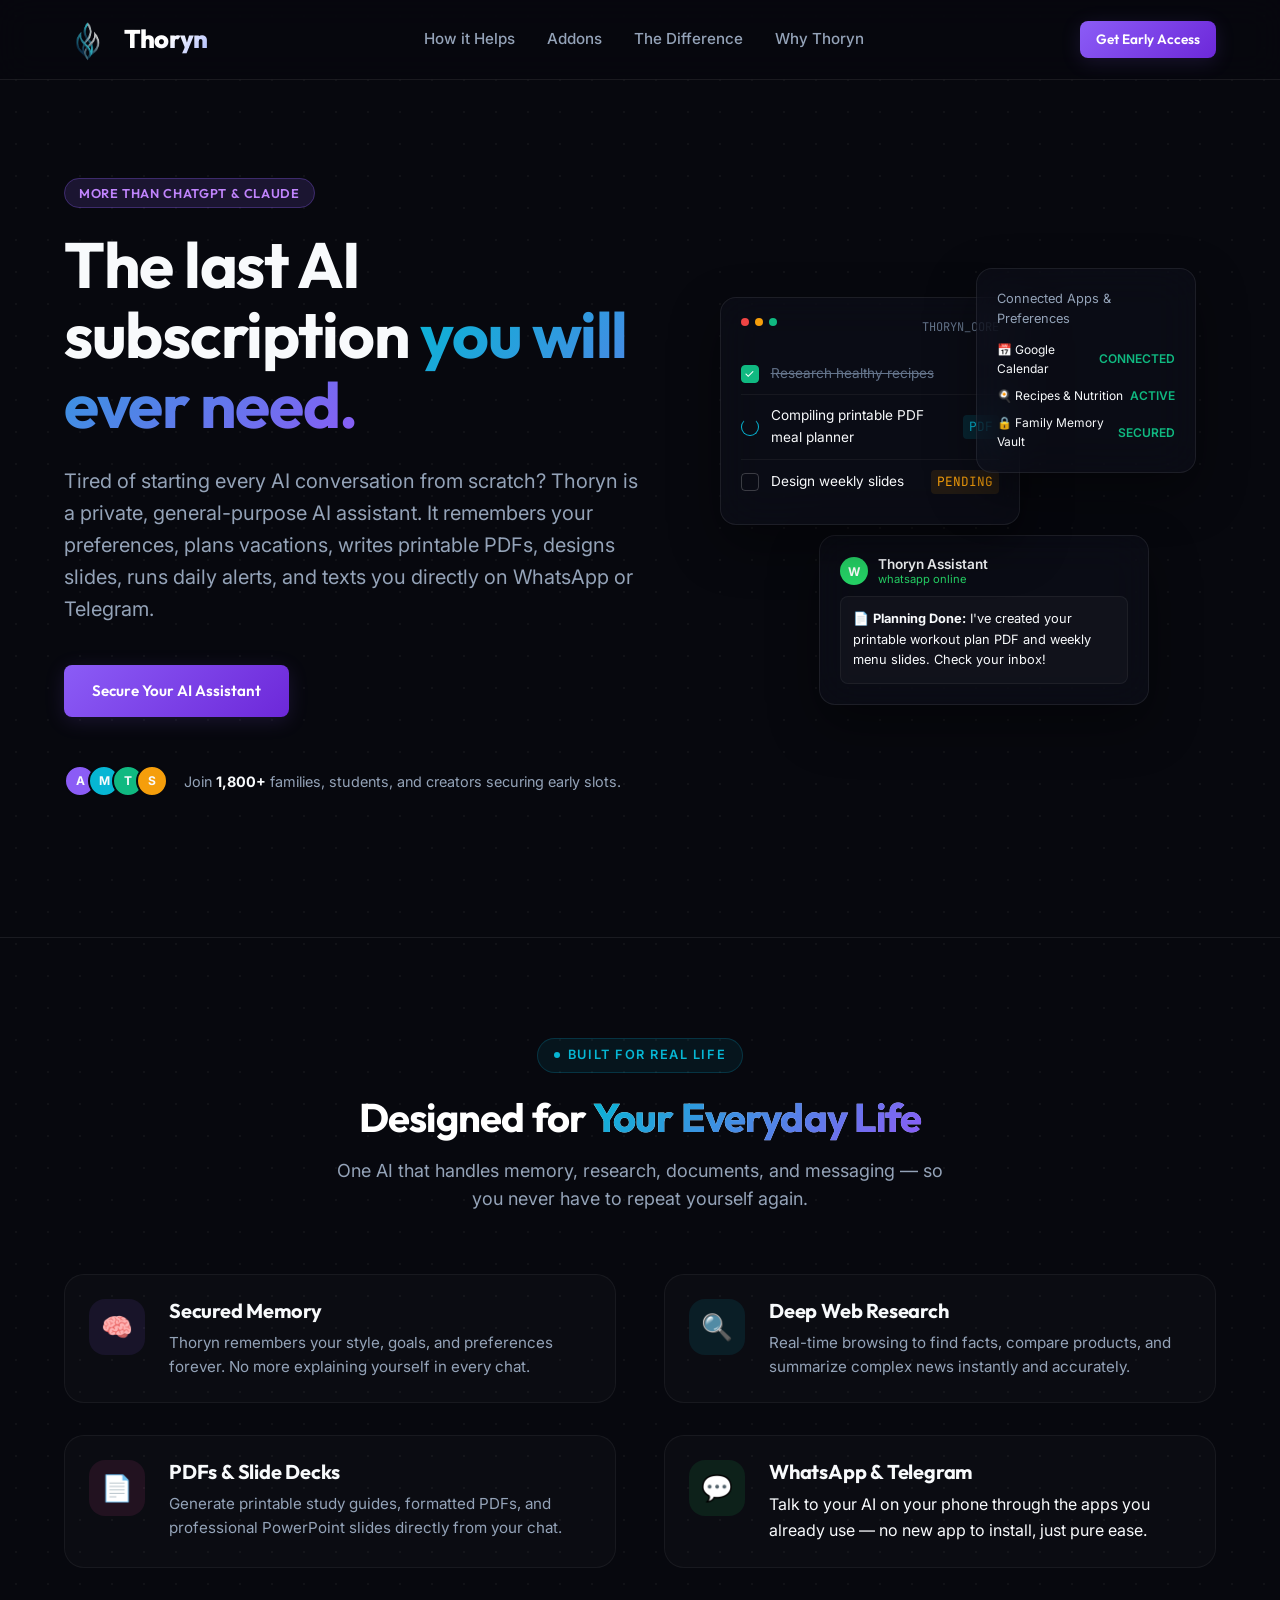
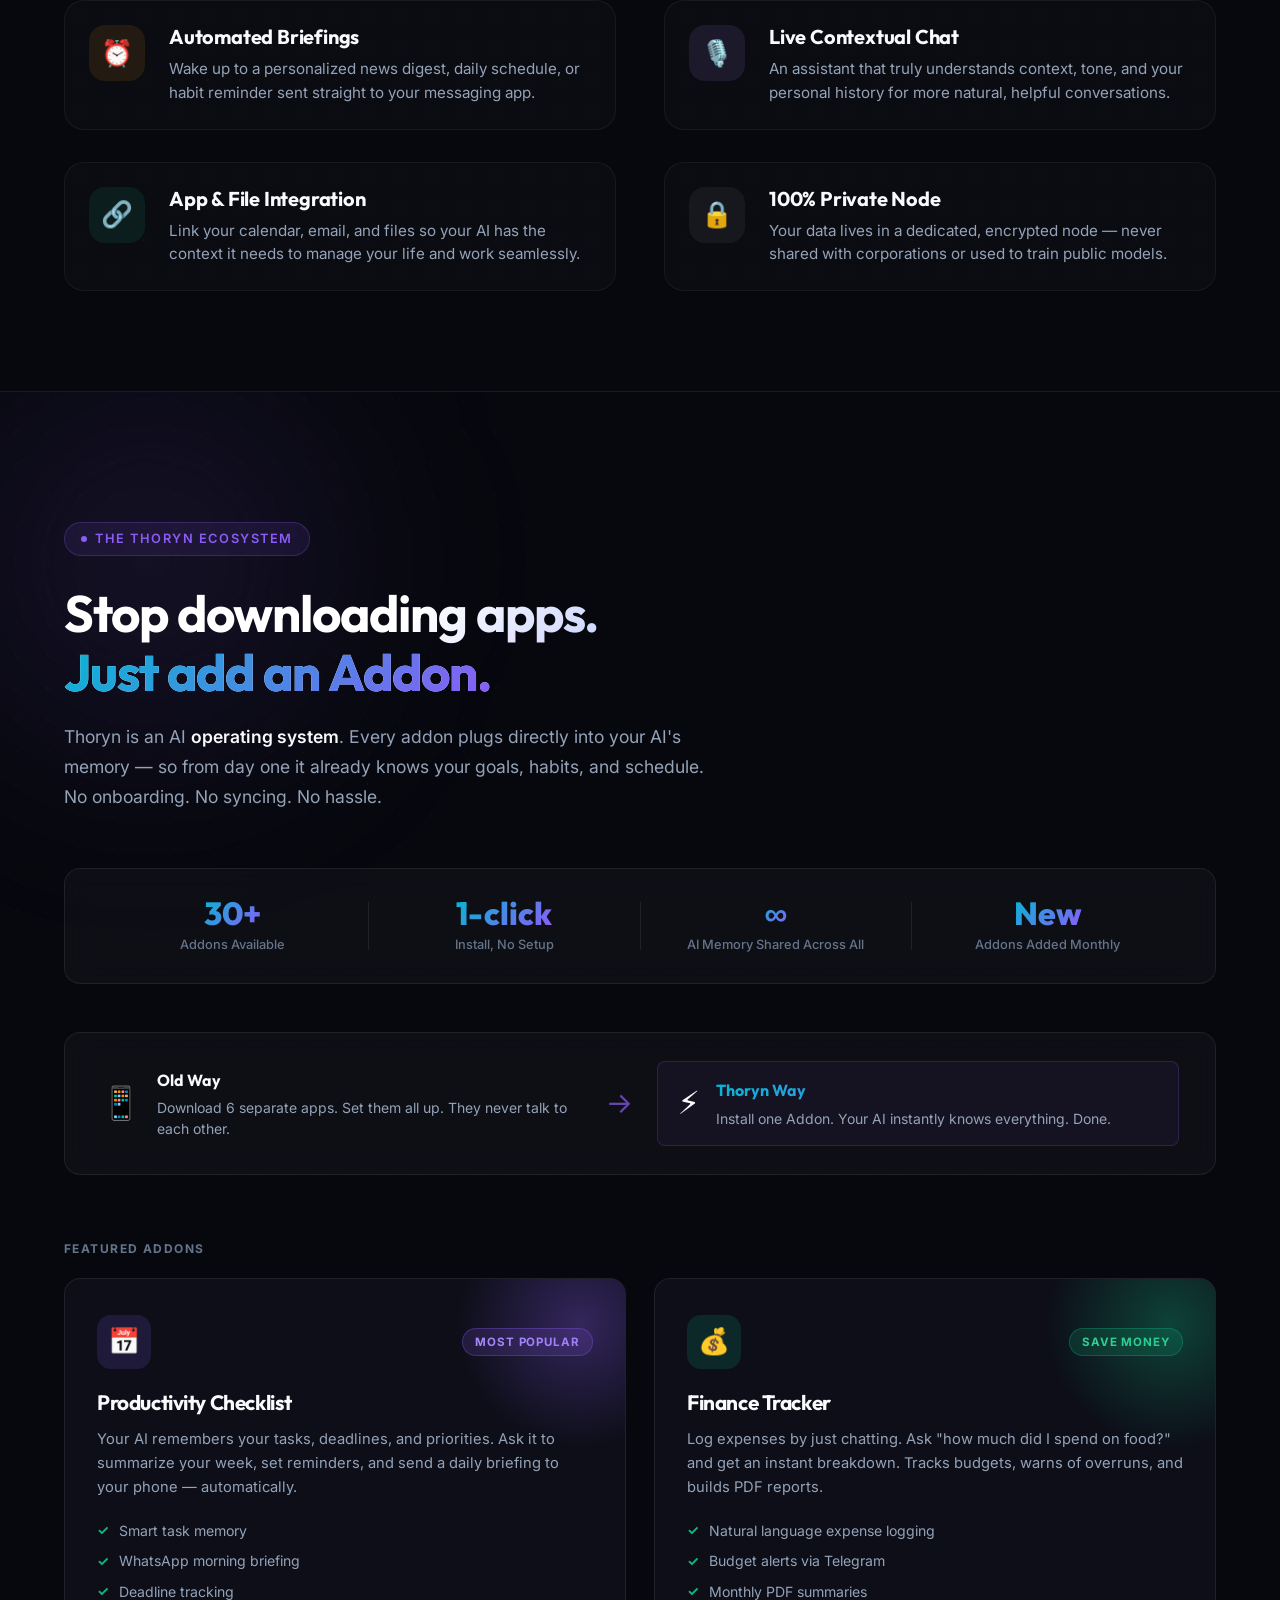
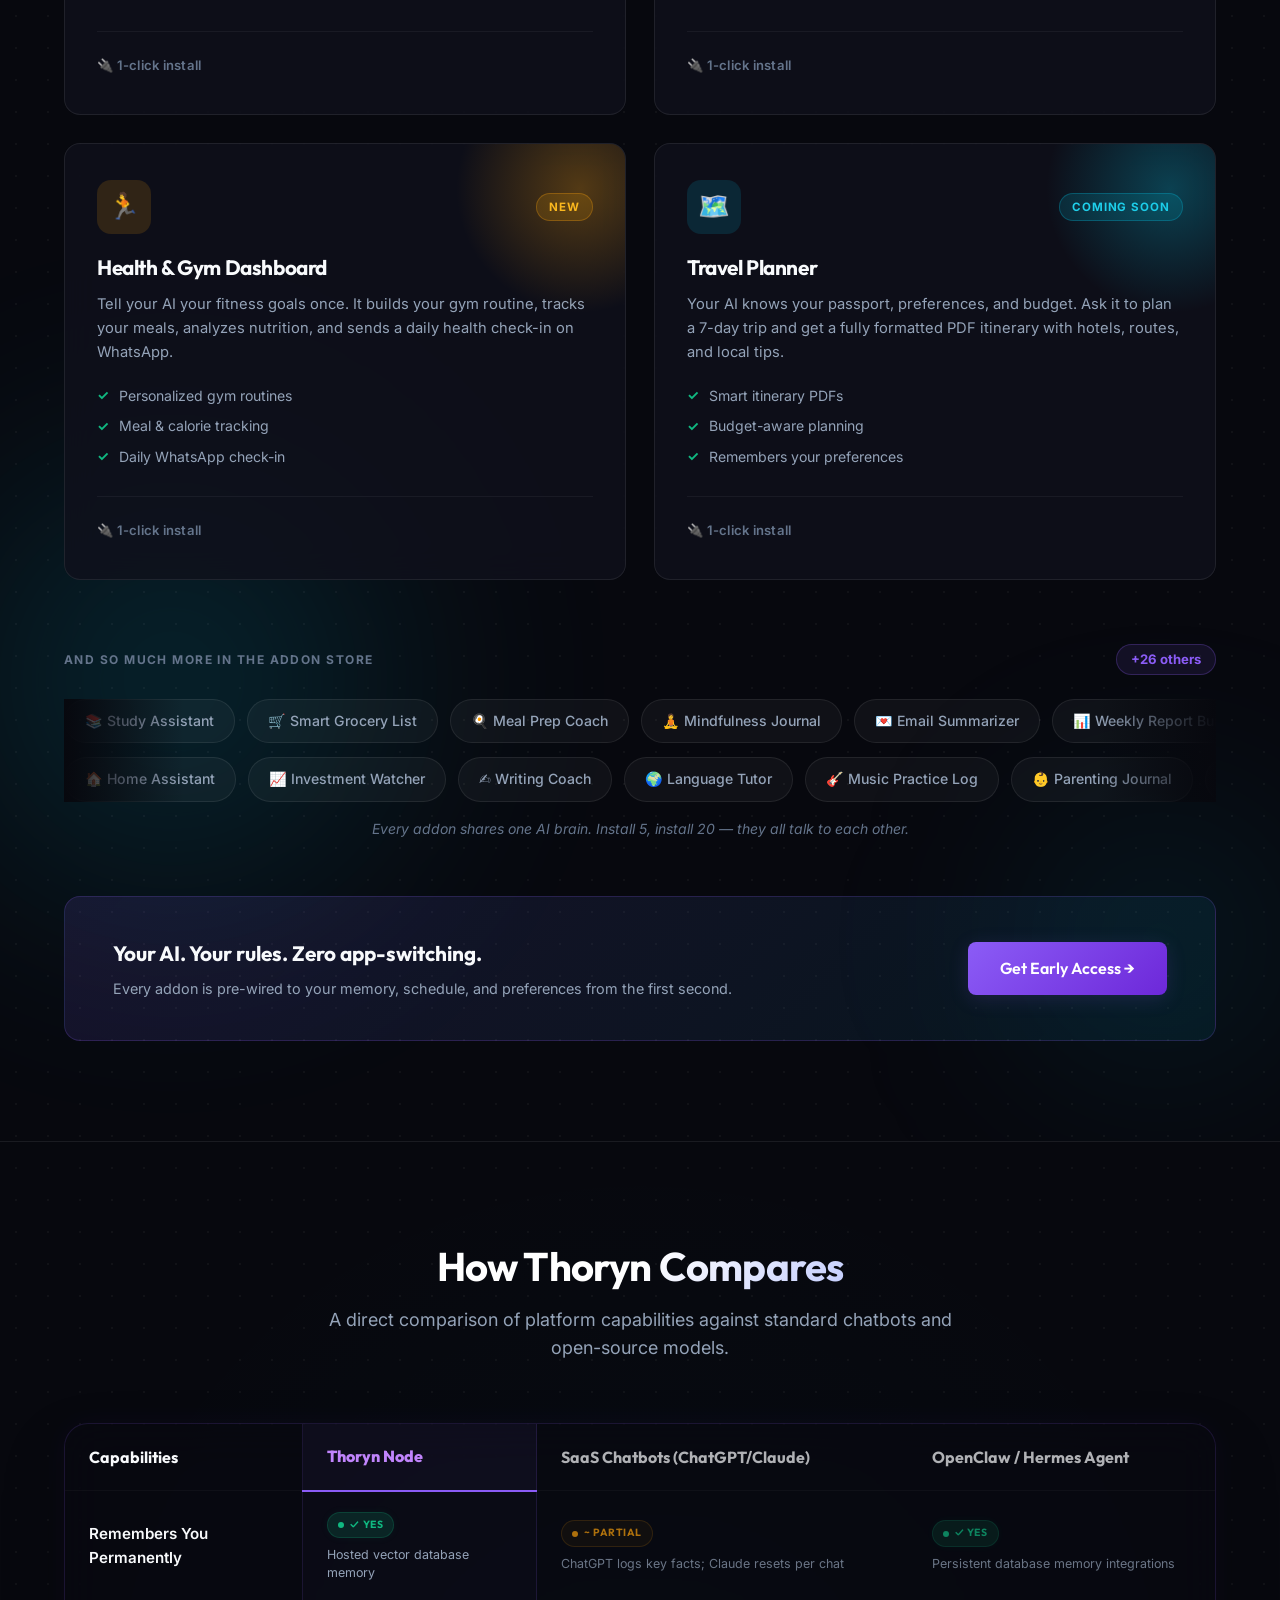
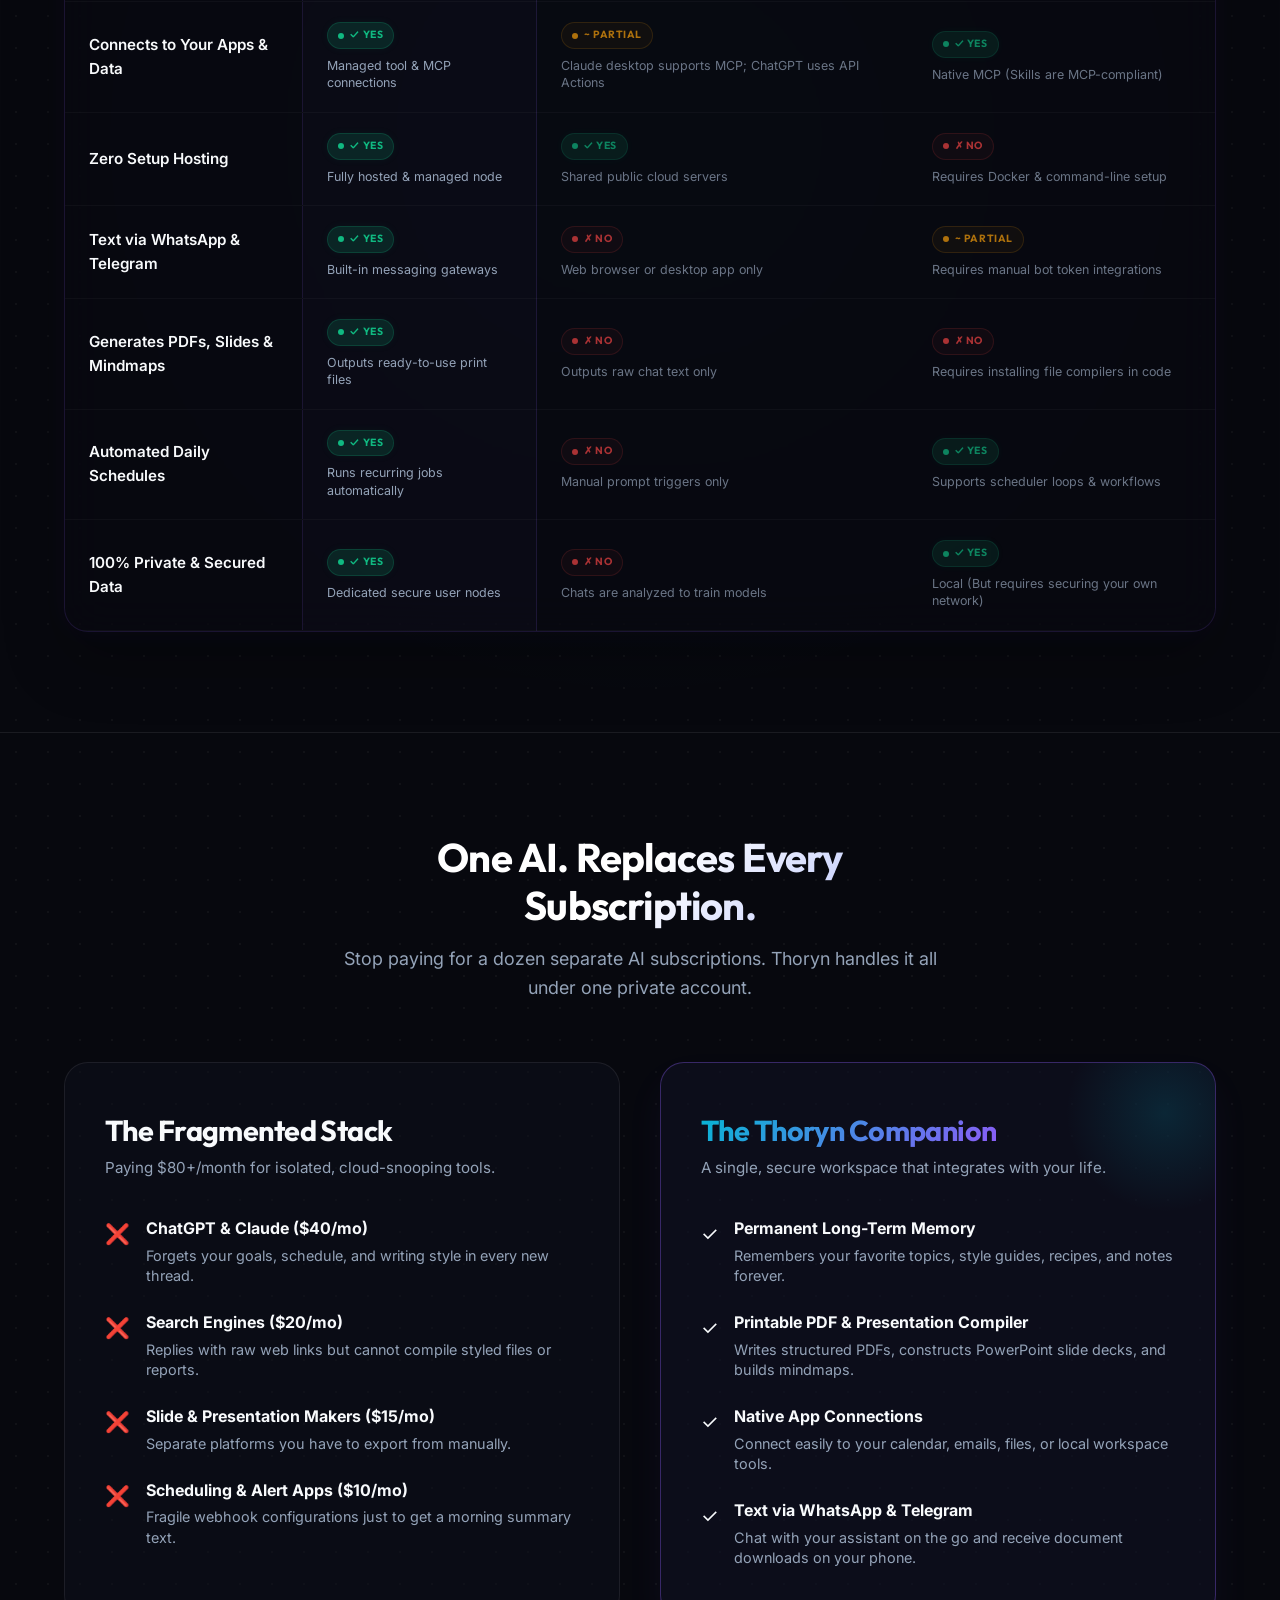
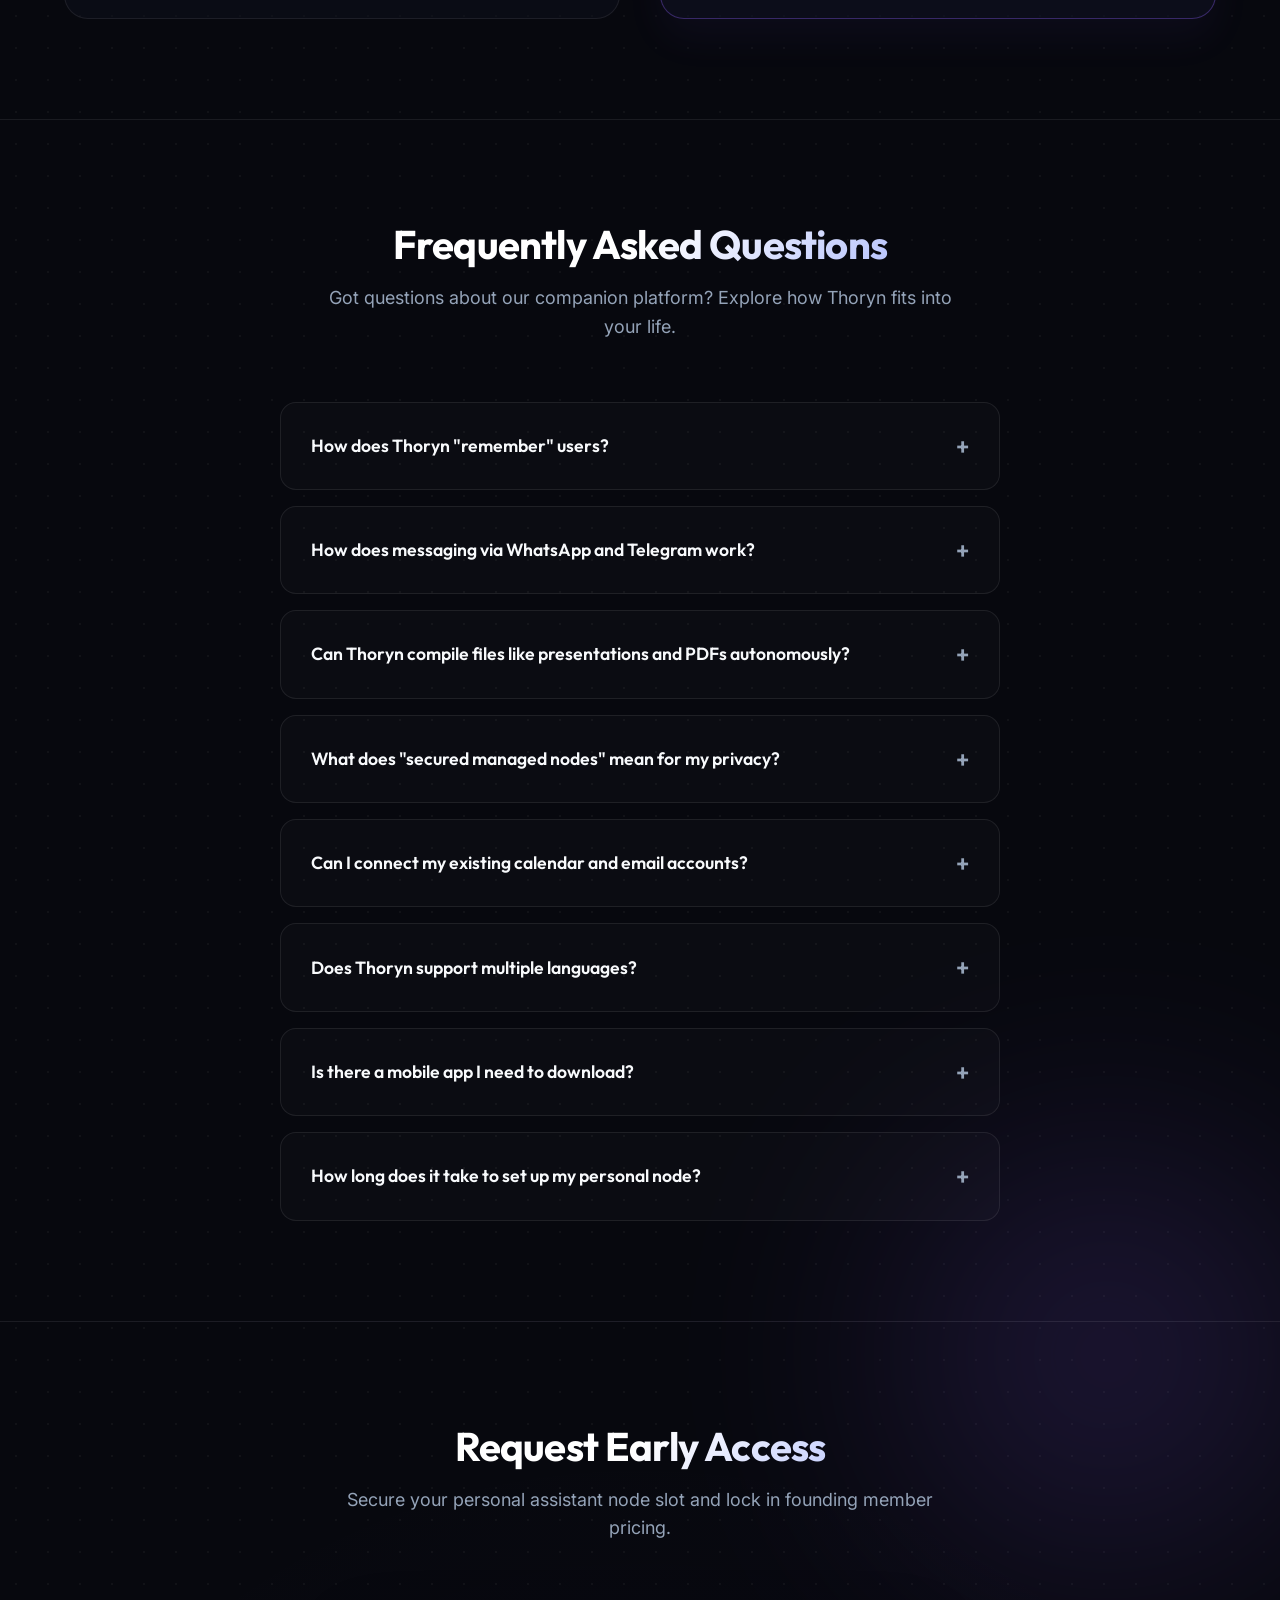
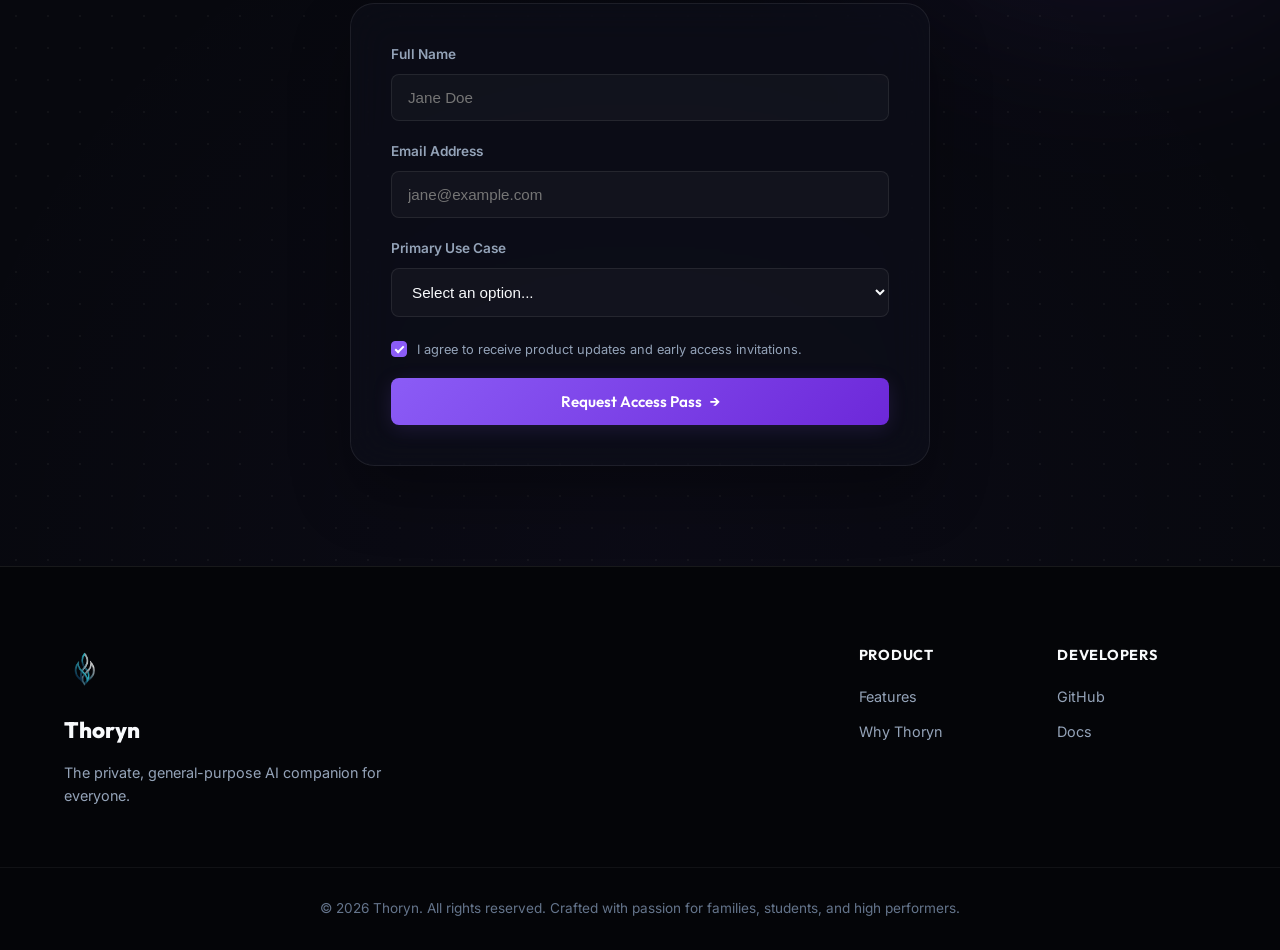
==== index.html @ 115f153b "Add files via upload" ====
<!DOCTYPE html>
<html lang="en">
<head>
  <meta charset="UTF-8">
  <meta name="viewport" content="width=device-width, initial-scale=1.0">
  <title>Thoryn — The Private, General-Purpose AI Assistant for Everyone</title>
  <meta name="description" content="Replaces ChatGPT and Claude. Thoryn is a secure, personal AI assistant that remembers you, creates print-ready PDFs, builds slides, automates schedules, and chats via WhatsApp and Telegram.">
  
  <!-- Favicon -->
  <link rel="icon" type="image/png" href="thoryn_logo.png">
  
  <!-- Google Fonts -->
  <link rel="preconnect" href="https://fonts.googleapis.com">
  <link rel="preconnect" href="https://fonts.gstatic.com" crossorigin>
  <link href="https://fonts.googleapis.com/css2?family=Inter:wght@300;400;500;600;700&family=Outfit:wght@400;500;600;700;800&family=JetBrains+Mono:wght@400;500&display=swap" rel="stylesheet">
  
  <!-- Stylesheet -->
  <link rel="stylesheet" href="styles.css">
</head>
<body>

  <!-- Background Decorative Orbs -->
  <div class="bg-glow bg-glow-1"></div>
  <div class="bg-glow bg-glow-2"></div>
  <div class="bg-glow bg-glow-3"></div>

  <!-- Header / Navigation -->
  <header class="navbar">
    <div class="navbar-container">
      <a href="#" class="logo-link">
        <img src="thoryn_logo.png" alt="Thoryn Logo" class="nav-logo">
        <span class="logo-text">Thoryn</span>
      </a>
      
      <nav class="nav-menu">
        <a href="#features" class="nav-item">How it Helps</a>
        <a href="#addons" class="nav-item">Addons</a>
        <a href="#compare" class="nav-item">The Difference</a>
        <a href="#consolidation" class="nav-item">Why Thoryn</a>
      </nav>
      
      <div class="nav-cta">
        <a href="#register" class="btn btn-primary btn-sm">Get Early Access</a>
      </div>
    </div>
  </header>

  <main>
    <!-- Hero Section -->
    <section class="hero-section">
      <div class="container hero-container">
        <div class="hero-content">
          <div class="badge-wrapper">
            <span class="hero-badge">More than Chatgpt & Claude</span>
          </div>
          <h1 class="hero-title">The last AI subscription <span class="gradient-text">you will ever need.</span></h1>
          <p class="hero-subtitle">
            Tired of starting every AI conversation from scratch? Thoryn is a private, general-purpose AI assistant. It remembers your preferences, plans vacations, writes printable PDFs, designs slides, runs daily alerts, and texts you directly on WhatsApp or Telegram.
          </p>
          <div class="hero-actions">
            <a href="#register" class="btn btn-primary">Secure Your AI Assistant</a>
          </div>
          <div class="hero-social-proof">
            <div class="avatar-group">
              <span class="avatar" style="background-color: #8b5cf6;">A</span>
              <span class="avatar" style="background-color: #06b6d4;">M</span>
              <span class="avatar" style="background-color: #10b981;">T</span>
              <span class="avatar" style="background-color: #f59e0b;">S</span>
            </div>
            <p class="social-proof-text">Join <strong>1,800+</strong> families, students, and creators securing early slots.</p>
          </div>
        </div>
        
        <!-- Animated Hero Visual (CSS Agent Cards) -->
        <div class="hero-visual">
          <div class="floating-card task-card-float animate-float-1" style="width: 300px;">
            <div class="floating-card-header">
              <div class="circle red"></div>
              <div class="circle yellow"></div>
              <div class="circle green"></div>
              <span style="font-size: 0.75rem; color: var(--text-muted); margin-left: auto; font-family: var(--font-mono);">THORYN_CORE</span>
            </div>
            <div class="floating-card-body">
              <div class="task-item-mock">
                <span class="checkbox-mock checked">✓</span>
                <span class="task-title-mock line-through">Research healthy recipes</span>
              </div>
              <div class="task-item-mock active">
                <span class="checkbox-mock spinner"></span>
                <span class="task-title-mock">Compiling printable PDF meal planner</span>
                <span class="task-timer-mock">PDF</span>
              </div>
              <div class="task-item-mock">
                <span class="checkbox-mock"></span>
                <span class="task-title-mock">Design weekly slides</span>
                <span class="task-timer-mock" style="background: rgba(245, 158, 11, 0.1); color: var(--color-warning);">PENDING</span>
              </div>
            </div>
          </div>
          
          <div class="floating-card stat-card-float animate-float-2" style="width: 220px;">
            <p class="stat-label">Connected Apps & Preferences</p>
            <div style="display: flex; flex-direction: column; gap: 8px; margin-top: 10px;">
              <div style="display: flex; align-items: center; justify-content: space-between; font-size: 0.75rem;">
                <span>📅 Google Calendar</span>
                <span class="text-success" style="font-weight: 600;">CONNECTED</span>
              </div>
              <div style="display: flex; align-items: center; justify-content: space-between; font-size: 0.75rem;">
                <span>🍳 Recipes & Nutrition</span>
                <span class="text-success" style="font-weight: 600;">ACTIVE</span>
              </div>
              <div style="display: flex; align-items: center; justify-content: space-between; font-size: 0.75rem;">
                <span>🔒 Family Memory Vault</span>
                <span class="text-success" style="font-weight: 600;">SECURED</span>
              </div>
            </div>
          </div>
          
          <div class="floating-card telegram-card-float animate-float-3" style="width: 330px;">
            <div class="telegram-header">
              <span class="tg-avatar" style="background-color: #25d366;">W</span>
              <div class="tg-meta">
                <p class="tg-name">Thoryn Assistant</p>
                <p class="tg-status" style="color: #25d366;">whatsapp online</p>
              </div>
            </div>
            <div class="telegram-msg">
              <p>📄 <strong>Planning Done:</strong> I've created your printable workout plan PDF and weekly menu slides. Check your inbox!</p>
            </div>
          </div>
        </div>
      </div>
    </section>

    <!-- Platform Features Section — Compact Grid -->
    <section id="features" class="features-section">
      <div class="container">
        <div class="section-header">
          <div class="features-kicker">
            <span class="features-kicker-dot"></span>
            <span>Built for Real Life</span>
          </div>
          <h2 class="section-title">Designed for <span class="gradient-text">Your Everyday Life</span></h2>
          <p class="section-subtitle">One AI that handles memory, research, documents, and messaging — so you never have to repeat yourself again.</p>
        </div>

        <div class="features-compact-grid">

          <div class="feature-item-v3">
            <div class="feature-icon-v3" style="background: rgba(139,92,246,0.1); color: #8b5cf6;">🧠</div>
            <div class="feature-text-v3">
              <h3 class="feature-title-v3">Secured Memory</h3>
              <p class="feature-desc-v3">Thoryn remembers your style, goals, and preferences forever. No more explaining yourself in every chat.</p>
            </div>
          </div>

          <div class="feature-item-v3">
            <div class="feature-icon-v3" style="background: rgba(6,182,212,0.1); color: #06b6d4;">🔍</div>
            <div class="feature-text-v3">
              <h3 class="feature-title-v3">Deep Web Research</h3>
              <p class="feature-desc-v3">Real-time browsing to find facts, compare products, and summarize complex news instantly and accurately.</p>
            </div>
          </div>

          <div class="feature-item-v3">
            <div class="feature-icon-v3" style="background: rgba(236, 72, 153, 0.1); color: #ec4899;">📄</div>
            <div class="feature-text-v3">
              <h3 class="feature-title-v3">PDFs & Slide Decks</h3>
              <p class="feature-desc-v3">Generate printable study guides, formatted PDFs, and professional PowerPoint slides directly from your chat.</p>
            </div>
          </div>

          <div class="feature-item-v3">
            <div class="feature-icon-v3" style="background: rgba(37,211,102,0.1); color: #25d366;">💬</div>
            <div class="feature-text-v3">
              <h3 class="feature-title-v3">WhatsApp & Telegram</h3>
              <p class="feature-text-v3">Talk to your AI on your phone through the apps you already use — no new app to install, just pure ease.</p>
            </div>
          </div>

          <div class="feature-item-v3">
            <div class="feature-icon-v3" style="background: rgba(245,158,11,0.1); color: #f59e0b;">⏰</div>
            <div class="feature-text-v3">
              <h3 class="feature-title-v3">Automated Briefings</h3>
              <p class="feature-desc-v3">Wake up to a personalized news digest, daily schedule, or habit reminder sent straight to your messaging app.</p>
            </div>
          </div>

          <div class="feature-item-v3">
            <div class="feature-icon-v3" style="background: rgba(167, 139, 250, 0.1); color: #a78bfa;">🎙️</div>
            <div class="feature-text-v3">
              <h3 class="feature-title-v3">Live Contextual Chat</h3>
              <p class="feature-desc-v3">An assistant that truly understands context, tone, and your personal history for more natural, helpful conversations.</p>
            </div>
          </div>

          <div class="feature-item-v3">
            <div class="feature-icon-v3" style="background: rgba(16,185,129,0.1); color: #10b981;">🔗</div>
            <div class="feature-text-v3">
              <h3 class="feature-title-v3">App & File Integration</h3>
              <p class="feature-desc-v3">Link your calendar, email, and files so your AI has the context it needs to manage your life and work seamlessly.</p>
            </div>
          </div>

          <div class="feature-item-v3">
            <div class="feature-icon-v3" style="background: rgba(255, 255, 255, 0.05); color: #ffffff;">🔒</div>
            <div class="feature-text-v3">
              <h3 class="feature-title-v3">100% Private Node</h3>
              <p class="feature-desc-v3">Your data lives in a dedicated, encrypted node — never shared with corporations or used to train public models.</p>
            </div>
          </div>

        </div>
      </div>
    </section>

    <!-- Addons Ecosystem Section -->
    <section id="addons" class="addons-section">
      <div class="addons-blob addons-blob-1"></div>
      <div class="addons-blob addons-blob-2"></div>

      <div class="container">

        <!-- Kicker -->
        <div class="addons-kicker">
          <span class="addons-kicker-dot"></span>
          <span>The Thoryn Ecosystem</span>
        </div>

        <!-- Headline -->
        <div class="addons-hero-text">
          <h2 class="section-title addons-headline">
            Stop downloading apps.<br>
            <span class="gradient-text">Just add an Addon.</span>
          </h2>
          <p class="addons-lead">
            Thoryn is an AI <em>operating system</em>. Every addon plugs directly into your AI's memory — so from day one it already knows your goals, habits, and schedule. No onboarding. No syncing. No hassle.
          </p>
        </div>

        <!-- Ecosystem Stats Bar -->
        <div class="addons-stats-bar">
          <div class="addons-stat">
            <span class="addons-stat-num gradient-text">30+</span>
            <span class="addons-stat-label">Addons Available</span>
          </div>
          <div class="addons-stat-divider"></div>
          <div class="addons-stat">
            <span class="addons-stat-num gradient-text">1-click</span>
            <span class="addons-stat-label">Install, No Setup</span>
          </div>
          <div class="addons-stat-divider"></div>
          <div class="addons-stat">
            <span class="addons-stat-num gradient-text">&#8734;</span>
            <span class="addons-stat-label">AI Memory Shared Across All</span>
          </div>
          <div class="addons-stat-divider"></div>
          <div class="addons-stat">
            <span class="addons-stat-num gradient-text">New</span>
            <span class="addons-stat-label">Addons Added Monthly</span>
          </div>
        </div>

        <!-- OS Analogy Banner -->
        <div class="addons-os-banner">
          <div class="os-banner-col">
            <span class="os-banner-icon">📱</span>
            <div>
              <p class="os-banner-title">Old Way</p>
              <p class="os-banner-desc">Download 6 separate apps. Set them all up. They never talk to each other.</p>
            </div>
          </div>
          <div class="os-banner-arrow">→</div>
          <div class="os-banner-col os-banner-col--highlight">
            <span class="os-banner-icon">⚡</span>
            <div>
              <p class="os-banner-title gradient-text">Thoryn Way</p>
              <p class="os-banner-desc">Install one Addon. Your AI instantly knows everything. Done.</p>
            </div>
          </div>
        </div>

        <!-- Featured Cards (4 big) -->
        <div class="addons-section-label">Featured Addons</div>
        <div class="addons-cards-grid">

          <div class="addon-card-v2">
            <div class="addon-card-v2-glow" style="--glow: #8b5cf6;"></div>
            <div class="addon-card-v2-top">
              <div class="addon-icon-v2" style="background: rgba(139,92,246,0.15); color: #8b5cf6;">📅</div>
              <span class="addon-tag-v2 addon-tag-v2--purple">Most Popular</span>
            </div>
            <h3 class="addon-card-v2-title">Productivity Checklist</h3>
            <p class="addon-card-v2-desc">Your AI remembers your tasks, deadlines, and priorities. Ask it to summarize your week, set reminders, and send a daily briefing to your phone — automatically.</p>
            <ul class="addon-v2-bullets">
              <li><span class="bullet-check">✓</span> Smart task memory</li>
              <li><span class="bullet-check">✓</span> WhatsApp morning briefing</li>
              <li><span class="bullet-check">✓</span> Deadline tracking</li>
            </ul>
            <div class="addon-card-v2-footer">
              <span class="addon-plug-badge">🔌 1-click install</span>
            </div>
          </div>

          <div class="addon-card-v2">
            <div class="addon-card-v2-glow" style="--glow: #10b981;"></div>
            <div class="addon-card-v2-top">
              <div class="addon-icon-v2" style="background: rgba(16,185,129,0.15); color: #10b981;">💰</div>
              <span class="addon-tag-v2 addon-tag-v2--green">Save Money</span>
            </div>
            <h3 class="addon-card-v2-title">Finance Tracker</h3>
            <p class="addon-card-v2-desc">Log expenses by just chatting. Ask "how much did I spend on food?" and get an instant breakdown. Tracks budgets, warns of overruns, and builds PDF reports.</p>
            <ul class="addon-v2-bullets">
              <li><span class="bullet-check">✓</span> Natural language expense logging</li>
              <li><span class="bullet-check">✓</span> Budget alerts via Telegram</li>
              <li><span class="bullet-check">✓</span> Monthly PDF summaries</li>
            </ul>
            <div class="addon-card-v2-footer">
              <span class="addon-plug-badge">🔌 1-click install</span>
            </div>
          </div>

          <div class="addon-card-v2">
            <div class="addon-card-v2-glow" style="--glow: #f59e0b;"></div>
            <div class="addon-card-v2-top">
              <div class="addon-icon-v2" style="background: rgba(245,158,11,0.15); color: #f59e0b;">🏃</div>
              <span class="addon-tag-v2 addon-tag-v2--orange">New</span>
            </div>
            <h3 class="addon-card-v2-title">Health &amp; Gym Dashboard</h3>
            <p class="addon-card-v2-desc">Tell your AI your fitness goals once. It builds your gym routine, tracks your meals, analyzes nutrition, and sends a daily health check-in on WhatsApp.</p>
            <ul class="addon-v2-bullets">
              <li><span class="bullet-check">✓</span> Personalized gym routines</li>
              <li><span class="bullet-check">✓</span> Meal &amp; calorie tracking</li>
              <li><span class="bullet-check">✓</span> Daily WhatsApp check-in</li>
            </ul>
            <div class="addon-card-v2-footer">
              <span class="addon-plug-badge">🔌 1-click install</span>
            </div>
          </div>

          <div class="addon-card-v2">
            <div class="addon-card-v2-glow" style="--glow: #06b6d4;"></div>
            <div class="addon-card-v2-top">
              <div class="addon-icon-v2" style="background: rgba(6,182,212,0.15); color: #06b6d4;">🗺️</div>
              <span class="addon-tag-v2 addon-tag-v2--cyan">Coming Soon</span>
            </div>
            <h3 class="addon-card-v2-title">Travel Planner</h3>
            <p class="addon-card-v2-desc">Your AI knows your passport, preferences, and budget. Ask it to plan a 7-day trip and get a fully formatted PDF itinerary with hotels, routes, and local tips.</p>
            <ul class="addon-v2-bullets">
              <li><span class="bullet-check">✓</span> Smart itinerary PDFs</li>
              <li><span class="bullet-check">✓</span> Budget-aware planning</li>
              <li><span class="bullet-check">✓</span> Remembers your preferences</li>
            </ul>
            <div class="addon-card-v2-footer">
              <span class="addon-plug-badge">🔌 1-click install</span>
            </div>
          </div>

        </div>

        <!-- ECOSYSTEM EXPLORER -->
        <div class="addons-more-label">
          <span class="addons-section-label" style="margin-bottom: 0;">And so much more in the Addon Store</span>
          <span class="addons-more-count">+26 others</span>
        </div>

        <div class="addons-pill-scroll-wrap">
          <div class="addons-pill-track addons-pill-track--right">
            <div class="addons-pill-inner">
              <span class="addon-pill">📚 Study Assistant</span>
              <span class="addon-pill">🛒 Smart Grocery List</span>
              <span class="addon-pill">🍳 Meal Prep Coach</span>
              <span class="addon-pill">🧘 Mindfulness Journal</span>
              <span class="addon-pill">💌 Email Summarizer</span>
              <span class="addon-pill">📊 Weekly Report Builder</span>
              <span class="addon-pill">🌱 Habit Tracker</span>
              <span class="addon-pill">🎯 Goal Setter</span>
              <span class="addon-pill">🗓️ Meeting Scheduler</span>
              <span class="addon-pill">🔔 Smart Reminders</span>
              <span class="addon-pill">📚 Study Assistant</span>
              <span class="addon-pill">🛒 Smart Grocery List</span>
              <span class="addon-pill">🍳 Meal Prep Coach</span>
              <span class="addon-pill">🧘 Mindfulness Journal</span>
              <span class="addon-pill">💌 Email Summarizer</span>
              <span class="addon-pill">📊 Weekly Report Builder</span>
              <span class="addon-pill">🌱 Habit Tracker</span>
              <span class="addon-pill">🎯 Goal Setter</span>
              <span class="addon-pill">🗓️ Meeting Scheduler</span>
              <span class="addon-pill">🔔 Smart Reminders</span>
            </div>
          </div>
          <div class="addons-pill-track addons-pill-track--left">
            <div class="addons-pill-inner">
              <span class="addon-pill">🏠 Home Assistant</span>
              <span class="addon-pill">📈 Investment Watcher</span>
              <span class="addon-pill">✍️ Writing Coach</span>
              <span class="addon-pill">🌍 Language Tutor</span>
              <span class="addon-pill">🎸 Music Practice Log</span>
              <span class="addon-pill">👶 Parenting Journal</span>
              <span class="addon-pill">🐾 Pet Care Tracker</span>
              <span class="addon-pill">🧠 Second Brain Vault</span>
              <span class="addon-pill">🔒 Password Vault (Local)</span>
              <span class="addon-pill">📸 Photo Memory Tag</span>
              <span class="addon-pill">🏠 Home Assistant</span>
              <span class="addon-pill">📈 Investment Watcher</span>
              <span class="addon-pill">✍️ Writing Coach</span>
              <span class="addon-pill">🌍 Language Tutor</span>
              <span class="addon-pill">🎸 Music Practice Log</span>
              <span class="addon-pill">👶 Parenting Journal</span>
              <span class="addon-pill">🐾 Pet Care Tracker</span>
              <span class="addon-pill">🧠 Second Brain Vault</span>
              <span class="addon-pill">🔒 Password Vault (Local)</span>
              <span class="addon-pill">📸 Photo Memory Tag</span>
            </div>
          </div>
          <div class="addons-pill-fade addons-pill-fade--left"></div>
          <div class="addons-pill-fade addons-pill-fade--right"></div>
        </div>

        <p class="addons-pill-footnote">Every addon shares one AI brain. Install 5, install 20 — they all talk to each other.</p>

        <!-- CTA Strip -->
        <div class="addons-cta-strip">
          <div class="addons-cta-left">
            <p class="addons-cta-title">Your AI. Your rules. Zero app-switching.</p>
            <p class="addons-cta-sub">Every addon is pre-wired to your memory, schedule, and preferences from the first second.</p>
          </div>
          <a href="#register" class="btn btn-primary addons-cta-btn">Get Early Access →</a>
        </div>

      </div>
    </section>

    <!-- Comparison Table Section -->
    <section id="compare" class="compare-section">
      <div class="container">
        <div class="section-header">
          <h2 class="section-title">How Thoryn Compares</h2>
          <p class="section-subtitle">A direct comparison of platform capabilities against standard chatbots and open-source models.</p>
        </div>

        <div class="compare-table-wrapper">
          <table class="compare-table">
            <thead>
              <tr>
                <th>Capabilities</th>
                <th class="highlight">Thoryn Node</th>
                <th>SaaS Chatbots (ChatGPT/Claude)</th>
                <th>OpenClaw / Hermes Agent</th>
              </tr>
            </thead>
            <tbody>
              <tr>
                <td class="feature-name">Remembers You Permanently</td>
                <td class="highlight-val" data-label="Thoryn Node">
                  <div class="cell-content">
                    <span class="status-pill status-check">✓ Yes</span>
                    <span class="status-desc">Hosted vector database memory</span>
                  </div>
                </td>
                <td data-label="SaaS Chatbots">
                  <div class="cell-content">
                    <span class="status-pill status-warn">~ Partial</span>
                    <span class="status-desc">ChatGPT logs key facts; Claude resets per chat</span>
                  </div>
                </td>
                <td data-label="OpenClaw / Hermes">
                  <div class="cell-content">
                    <span class="status-pill status-check">✓ Yes</span>
                    <span class="status-desc">Persistent database memory integrations</span>
                  </div>
                </td>
              </tr>
              <tr>
                <td class="feature-name">Connects to Your Apps & Data</td>
                <td class="highlight-val" data-label="Thoryn Node">
                  <div class="cell-content">
                    <span class="status-pill status-check">✓ Yes</span>
                    <span class="status-desc">Managed tool & MCP connections</span>
                  </div>
                </td>
                <td data-label="SaaS Chatbots">
                  <div class="cell-content">
                    <span class="status-pill status-warn">~ Partial</span>
                    <span class="status-desc">Claude desktop supports MCP; ChatGPT uses API Actions</span>
                  </div>
                </td>
                <td data-label="OpenClaw / Hermes">
                  <div class="cell-content">
                    <span class="status-pill status-check">✓ Yes</span>
                    <span class="status-desc">Native MCP (Skills are MCP-compliant)</span>
                  </div>
                </td>
              </tr>
              <tr>
                <td class="feature-name">Zero Setup Hosting</td>
                <td class="highlight-val" data-label="Thoryn Node">
                  <div class="cell-content">
                    <span class="status-pill status-check">✓ Yes</span>
                    <span class="status-desc">Fully hosted & managed node</span>
                  </div>
                </td>
                <td data-label="SaaS Chatbots">
                  <div class="cell-content">
                    <span class="status-pill status-check">✓ Yes</span>
                    <span class="status-desc">Shared public cloud servers</span>
                  </div>
                </td>
                <td data-label="OpenClaw / Hermes">
                  <div class="cell-content">
                    <span class="status-pill status-cross">✗ No</span>
                    <span class="status-desc">Requires Docker & command-line setup</span>
                  </div>
                </td>
              </tr>
              <tr>
                <td class="feature-name">Text via WhatsApp & Telegram</td>
                <td class="highlight-val" data-label="Thoryn Node">
                  <div class="cell-content">
                    <span class="status-pill status-check">✓ Yes</span>
                    <span class="status-desc">Built-in messaging gateways</span>
                  </div>
                </td>
                <td data-label="SaaS Chatbots">
                  <div class="cell-content">
                    <span class="status-pill status-cross">✗ No</span>
                    <span class="status-desc">Web browser or desktop app only</span>
                  </div>
                </td>
                <td data-label="OpenClaw / Hermes">
                  <div class="cell-content">
                    <span class="status-pill status-warn">~ Partial</span>
                    <span class="status-desc">Requires manual bot token integrations</span>
                  </div>
                </td>
              </tr>
              <tr>
                <td class="feature-name">Generates PDFs, Slides & Mindmaps</td>
                <td class="highlight-val" data-label="Thoryn Node">
                  <div class="cell-content">
                    <span class="status-pill status-check">✓ Yes</span>
                    <span class="status-desc">Outputs ready-to-use print files</span>
                  </div>
                </td>
                <td data-label="SaaS Chatbots">
                  <div class="cell-content">
                    <span class="status-pill status-cross">✗ No</span>
                    <span class="status-desc">Outputs raw chat text only</span>
                  </div>
                </td>
                <td data-label="OpenClaw / Hermes">
                  <div class="cell-content">
                    <span class="status-pill status-cross">✗ No</span>
                    <span class="status-desc">Requires installing file compilers in code</span>
                  </div>
                </td>
              </tr>
              <tr>
                <td class="feature-name">Automated Daily Schedules</td>
                <td class="highlight-val" data-label="Thoryn Node">
                  <div class="cell-content">
                    <span class="status-pill status-check">✓ Yes</span>
                    <span class="status-desc">Runs recurring jobs automatically</span>
                  </div>
                </td>
                <td data-label="SaaS Chatbots">
                  <div class="cell-content">
                    <span class="status-pill status-cross">✗ No</span>
                    <span class="status-desc">Manual prompt triggers only</span>
                  </div>
                </td>
                <td data-label="OpenClaw / Hermes">
                  <div class="cell-content">
                    <span class="status-pill status-check">✓ Yes</span>
                    <span class="status-desc">Supports scheduler loops & workflows</span>
                  </div>
                </td>
              </tr>
              <tr>
                <td class="feature-name">100% Private & Secured Data</td>
                <td class="highlight-val" data-label="Thoryn Node">
                  <div class="cell-content">
                    <span class="status-pill status-check">✓ Yes</span>
                    <span class="status-desc">Dedicated secure user nodes</span>
                  </div>
                </td>
                <td data-label="SaaS Chatbots">
                  <div class="cell-content">
                    <span class="status-pill status-cross">✗ No</span>
                    <span class="status-desc">Chats are analyzed to train models</span>
                  </div>
                </td>
                <td data-label="OpenClaw / Hermes">
                  <div class="cell-content">
                    <span class="status-pill status-check">✓ Yes</span>
                    <span class="status-desc">Local (But requires securing your own network)</span>
                  </div>
                </td>
              </tr>
            </tbody>
          </table>
        </div>
      </div>
    </section>

    <!-- Subscription Consolidation Section -->
    <section id="consolidation" class="consolidation-section">

      <div class="container">
        <div class="section-header">
          <h2 class="section-title">One AI. Replaces Every Subscription.</h2>
          <p class="section-subtitle">Stop paying for a dozen separate AI subscriptions. Thoryn handles it all under one private account.</p>
        </div>

        <div class="consolidation-grid">
          <!-- The Old Way -->
          <div class="consolidation-box old-way">
            <h3 class="box-title">The Fragmented Stack</h3>
            <p class="box-subtitle">Paying $80+/month for isolated, cloud-snooping tools.</p>
            <ul class="consolidation-list">
              <li>
                <span class="icon-bad">❌</span>
                <div>
                  <strong>ChatGPT & Claude ($40/mo)</strong>
                  <p>Forgets your goals, schedule, and writing style in every new thread.</p>
                </div>
              </li>
              <li>
                <span class="icon-bad">❌</span>
                <div>
                  <strong>Search Engines ($20/mo)</strong>
                  <p>Replies with raw web links but cannot compile styled files or reports.</p>
                </div>
              </li>
              <li>
                <span class="icon-bad">❌</span>
                <div>
                  <strong>Slide & Presentation Makers ($15/mo)</strong>
                  <p>Separate platforms you have to export from manually.</p>
                </div>
              </li>
              <li>
                <span class="icon-bad">❌</span>
                <div>
                  <strong>Scheduling & Alert Apps ($10/mo)</strong>
                  <p>Fragile webhook configurations just to get a morning summary text.</p>
                </div>
              </li>
            </ul>
          </div>

          <!-- The Thoryn Way -->
          <div class="consolidation-box thoryn-way">
            <div class="box-glowing-effect"></div>
            <h3 class="box-title"><span class="gradient-text">The Thoryn Companion</span></h3>
            <p class="box-subtitle">A single, secure workspace that integrates with your life.</p>
            <ul class="consolidation-list">
              <li>
                <span class="icon-good">✓</span>
                <div>
                  <strong>Permanent Long-Term Memory</strong>
                  <p>Remembers your favorite topics, style guides, recipes, and notes forever.</p>
                </div>
              </li>
              <li>
                <span class="icon-good">✓</span>
                <div>
                  <strong>Printable PDF & Presentation Compiler</strong>
                  <p>Writes structured PDFs, constructs PowerPoint slide decks, and builds mindmaps.</p>
                </div>
              </li>
              <li>
                <span class="icon-good">✓</span>
                <div>
                  <strong>Native App Connections</strong>
                  <p>Connect easily to your calendar, emails, files, or local workspace tools.</p>
                </div>
              </li>
              <li>
                <span class="icon-good">✓</span>
                <div>
                  <strong>Text via WhatsApp & Telegram</strong>
                  <p>Chat with your assistant on the go and receive document downloads on your phone.</p>
                </div>
              </li>
            </ul>
          </div>
        </div>
      </div>
    </section>












    <!-- FAQ Section -->
    <section id="faq" class="faq-section">
      <div class="container">
        <div class="section-header">
          <h2 class="section-title">Frequently Asked Questions</h2>
          <p class="section-subtitle">Got questions about our companion platform? Explore how Thoryn fits into your life.</p>
        </div>
        
        <div class="faq-accordion">
          <details class="faq-item">
            <summary class="faq-summary">How does Thoryn "remember" users?</summary>
            <div class="faq-content">
              <p>Thoryn uses a secure, managed database system stored on your personal node. This creates a persistent user memory. When you share details about your schedule, preferences, projects, family guidelines, or notes, Thoryn stores them. The next time you ask a question or request a task, Thoryn uses this memory to reply with high relevance, meaning you never have to repeat your preferences.</p>
            </div>
          </details>

          <details class="faq-item">
            <summary class="faq-summary">How does messaging via WhatsApp and Telegram work?</summary>
            <div class="faq-content">
              <p>Thoryn operates dedicated, managed instances for WhatsApp and Telegram. Once you register for a Thoryn AI account, you can start chatting immediately. You have the flexibility to interact with your assistant through these messaging channels, our powerful web application, or our dedicated native apps — all synchronized with your personal node.</p>
            </div>
          </details>

          <details class="faq-item">
            <summary class="faq-summary">Can Thoryn compile files like presentations and PDFs autonomously?</summary>
            <div class="faq-content">
              <p>Yes. Thoryn features built-in file compilers. You can ask the assistant to make a workout schedule, design study sheets, or structure a trip itinerary, and it will output printable PDF files, PowerPoint slide presentations, or interactive diagrams directly inside your chats.</p>
            </div>
          </details>

          <details class="faq-item">
            <summary class="faq-summary">What does "secured managed nodes" mean for my privacy?</summary>
            <div class="faq-content">
              <p>With standard chatbots, your prompts, documents, and private chats are stored on corporate servers and often analyzed to train public AI models. Thoryn provisions a dedicated, isolated server node just for you. Your chats, memories, files, and links are fully private and never leaked or trained on.</p>
            </div>
          </details>

          <details class="faq-item">
            <summary class="faq-summary">Can I connect my existing calendar and email accounts?</summary>
            <div class="faq-content">
              <p>Yes. Thoryn is designed to integrate seamlessly with standard calendar and email providers. Once connected, your assistant can autonomously check your availability, schedule meetings, summarize unread emails, and provide context-aware reminders based on your actual data.</p>
            </div>
          </details>

          <details class="faq-item">
            <summary class="faq-summary">Does Thoryn support multiple languages?</summary>
            <div class="faq-content">
              <p>Absolutely. Thoryn is powered by high-performance multilingual models. You can chat, request research, and generate documents in over 40 languages, including English, Spanish, French, German, Chinese, and Japanese, with full cultural and linguistic nuance.</p>
            </div>
          </details>

          <details class="faq-item">
            <summary class="faq-summary">Is there a mobile app I need to download?</summary>
            <div class="faq-content">
              <p>You can, but you don't need to. While the primary way to interact with Thoryn is through WhatsApp or Telegram, our dedicated apps and web dashboard provide deep access to your Add-on dashboards, detailed analytics, and advanced node settings for more granular control.</p>
            </div>
          </details>

          <details class="faq-item">
            <summary class="faq-summary">How long does it take to set up my personal node?</summary>
            <div class="faq-content">
              <p>Setup is nearly instantaneous. Once you secure a slot, our automated provisioning system deploys your dedicated node in less than 60 seconds. You'll receive your access credentials and simple instructions to link your messaging apps immediately.</p>
            </div>
          </details>
        </div>
      </div>
    </section>

    <!-- Pre-Registration / Early Access Section -->
    <section id="register" class="register-section">
      <div class="container">
        <div class="section-header">
          <h2 class="section-title">Request Early Access</h2>
          <p class="section-subtitle">Secure your personal assistant node slot and lock in founding member pricing.</p>
        </div>
        
        <div class="registration-wrapper">
          <!-- Pre-Registration Form Card -->
          <div class="register-card" id="register-card-container">
            <form id="registration-form" class="registration-form">
              <div class="form-group">
                <label for="reg-name">Full Name</label>
                <input type="text" id="reg-name" required placeholder="Jane Doe" autocomplete="name">
              </div>
              
              <div class="form-group">
                <label for="reg-email">Email Address</label>
                <input type="email" id="reg-email" required placeholder="jane@example.com" autocomplete="email">
              </div>
              
              <div class="form-group">
                <label for="reg-usecase">Primary Use Case</label>
                <select id="reg-usecase" required>
                  <option value="" disabled selected>Select an option...</option>
                  <option value="personal">Everyday Organization, Schedule & WhatsApp</option>
                  <option value="student">Study Companion: PDFs, Slides & Research</option>
                  <option value="creator">Creative Projects, Mindmaps & Illustration Assets</option>
                  <option value="developer">Developer integrations: Custom tools & skills</option>
                </select>
              </div>

              <div class="form-terms">
                <label class="checkbox-container-terms">
                  <input type="checkbox" required checked>
                  <span class="checkmark-terms"></span>
                  <span class="terms-text">I agree to receive product updates and early access invitations.</span>
                </label>
              </div>

              <button type="submit" class="btn btn-primary btn-block" id="submit-btn">
                <span>Request Access Pass</span>
                <span class="arrow">→</span>
              </button>
            </form>
          </div>

          <!-- Successful Registration Ticket (Hidden by default, shown via JS) -->
          <div class="ticket-container" id="ticket-container" style="display: none;">
            <div class="early-access-ticket" id="access-ticket">
              <div class="ticket-glowing-glow"></div>
              
              <!-- Ticket Header -->
              <div class="ticket-header">
                <div class="ticket-brand">
                  <img src="thoryn_logo.png" alt="Thoryn Logo" class="ticket-logo">
                  <span>THORYN ACCESS PASS</span>
                </div>
                <div class="ticket-badge">VALIDATED</div>
              </div>
              
              <!-- Ticket Content -->
              <div class="ticket-body">
                <div class="ticket-row">
                  <div class="ticket-col">
                    <span class="ticket-label">PASS HOLDER</span>
                    <span class="ticket-val" id="ticket-user-name">JANE DOE</span>
                  </div>
                  <div class="ticket-col text-right">
                    <span class="ticket-label">QUEUE RANK</span>
                    <span class="ticket-val text-gradient" id="ticket-user-rank">#002,481</span>
                  </div>
                </div>
                
                <div class="ticket-row mt-15">
                  <div class="ticket-col">
                    <span class="ticket-label">EMAIL ADDRESS</span>
                    <span class="ticket-val" id="ticket-user-email">jane@example.com</span>
                  </div>
                  <div class="ticket-col text-right">
                    <span class="ticket-label">COMPANION CLASS</span>
                    <span class="ticket-val" id="ticket-user-class">PERSONAL</span>
                  </div>
                </div>
              </div>
              
              <!-- Ticket Footer / Barcode -->
              <div class="ticket-footer">
                <div class="ticket-barcode-wrapper">
                  <div class="barcode">
                    <!-- CSS Barcode Bars -->
                    <span class="bar-thin"></span><span class="bar-thick"></span><span class="bar-thin"></span><span class="bar-medium"></span><span class="bar-thin"></span><span class="bar-thick"></span><span class="bar-medium"></span><span class="bar-thin"></span><span class="bar-thick"></span><span class="bar-thin"></span><span class="bar-thick"></span><span class="bar-medium"></span>
                  </div>
                  <span class="barcode-number" id="ticket-barcode-num">TH-42998377-X</span>
                </div>
              </div>
            </div>
            
            <p class="ticket-instructions">
              🎉 Registration successful! Your early access slot has been provisioned. A confirmation token has been logged to your local storage.
            </p>
            <button class="btn btn-secondary btn-sm" id="reset-registration-btn">Register Another Email</button>
          </div>
        </div>
      </div>
    </section>
  </main>

  <!-- Footer -->
  <footer class="footer">
    <div class="container footer-container">
      <div class="footer-brand">
        <img src="thoryn_logo.png" alt="Thoryn Logo" class="footer-logo">
        <span class="footer-brand-name">Thoryn</span>
        <p class="footer-brand-desc">The private, general-purpose AI companion for everyone.</p>
      </div>
      <div class="footer-links">
        <div class="footer-col">
          <h4>Product</h4>
          <a href="#features">Features</a>
          <a href="#consolidation">Why Thoryn</a>
        </div>
        <div class="footer-col">
          <h4>Developers</h4>
          <a href="https://github.com" target="_blank" rel="noopener">GitHub</a>
          <a href="#faq">Docs</a>
        </div>
      </div>
    </div>
    <div class="footer-bottom">
      <p>&copy; 2026 Thoryn. All rights reserved. Crafted with passion for families, students, and high performers.</p>
    </div>
  </footer>

  <!-- Script -->
  <script src="app.js"></script>
</body>
</html>
---- styles.css ----
/* ==========================================================================
   Thoryn Landing Page Stylesheet
   ========================================================================== */

/* Design Tokens & Theme Variables */
:root {
  --font-primary: 'Inter', system-ui, -apple-system, sans-serif;
  --font-display: 'Outfit', sans-serif;
  --font-mono: 'JetBrains Mono', monospace;

  /* Colors */
  --bg-base: #07080e;
  --bg-surface: rgba(15, 17, 28, 0.5);
  --bg-surface-hover: rgba(22, 25, 41, 0.7);
  --bg-surface-solid: #0d0f1a;
  
  --color-primary: #8b5cf6;
  --color-primary-glow: rgba(139, 92, 246, 0.15);
  --color-secondary: #06b6d4;
  --color-secondary-glow: rgba(6, 182, 212, 0.15);
  
  --color-success: #10b981;
  --color-success-glow: rgba(16, 185, 129, 0.15);
  --color-warning: #f59e0b;
  --color-error: #ef4444;

  --text-primary: #f8fafc;
  --text-secondary: #94a3b8;
  --text-muted: #64748b;
  
  --border-light: rgba(255, 255, 255, 0.08);
  --border-focus: rgba(139, 92, 246, 0.4);

  /* Layout */
  --max-width: 1200px;
  --header-height: 80px;
  --border-radius-sm: 8px;
  --border-radius-md: 16px;
  --border-radius-lg: 24px;
}

/* Base Reset & Typography */
* {
  box-sizing: border-box;
  margin: 0;
  padding: 0;
}

html {
  scroll-behavior: smooth;
  font-family: var(--font-primary);
  background-color: var(--bg-base);
  color: var(--text-primary);
  line-height: 1.6;
}

body {
  overflow-x: hidden;
  min-height: 100vh;
  position: relative;
  /* Grid Overlay Pattern */
  background-image: 
    radial-gradient(rgba(255, 255, 255, 0.04) 1px, transparent 1px);
  background-size: 32px 32px;
}

h1, h2, h3, h4 {
  font-family: var(--font-display);
  font-weight: 700;
  letter-spacing: -0.02em;
  line-height: 1.2;
}

a {
  color: inherit;
  text-decoration: none;
}

/* Background Ambient Glows */
.bg-glow {
  position: absolute;
  width: 50vw;
  height: 50vw;
  max-width: 600px;
  max-height: 600px;
  border-radius: 50%;
  filter: blur(120px);
  z-index: -1;
  opacity: 0.25;
  pointer-events: none;
}

.bg-glow-1 {
  background: radial-gradient(circle, var(--color-primary) 0%, transparent 70%);
  top: -10%;
  right: -5%;
}

.bg-glow-2 {
  background: radial-gradient(circle, var(--color-secondary) 0%, transparent 70%);
  top: 40%;
  left: -10%;
}

.bg-glow-3 {
  background: radial-gradient(circle, var(--color-primary) 0%, transparent 70%);
  bottom: 10%;
  right: -10%;
}

/* Utility Layout Containers */
.container {
  width: 100%;
  max-width: var(--max-width);
  margin: 0 auto;
  padding: 0 24px;
}
.container--narrow {
  max-width: 800px;
}

.section-header {
  text-align: center;
  max-width: 640px;
  margin: 0 auto 60px;
}

.section-title {
  font-size: 2.5rem;
  margin-bottom: 16px;
  background: linear-gradient(135deg, #ffffff 50%, #a5b4fc 100%);
  -webkit-background-clip: text;
  -webkit-text-fill-color: transparent;
}

.section-subtitle {
  color: var(--text-secondary);
  font-size: 1.125rem;
}

/* Buttons */
.btn {
  display: inline-flex;
  align-items: center;
  justify-content: center;
  font-family: var(--font-display);
  font-weight: 600;
  font-size: 0.95rem;
  padding: 14px 28px;
  border-radius: var(--border-radius-sm);
  transition: all 0.3s cubic-bezier(0.16, 1, 0.3, 1);
  cursor: pointer;
  border: none;
}

.btn-primary {
  background: linear-gradient(135deg, var(--color-primary) 0%, #6d28d9 100%);
  color: #ffffff;
  box-shadow: 0 4px 20px var(--color-primary-glow);
}

.btn-primary:hover {
  transform: translateY(-2px);
  box-shadow: 0 8px 30px rgba(139, 92, 246, 0.4);
}

.btn-secondary {
  background: rgba(255, 255, 255, 0.05);
  color: var(--text-primary);
  border: 1px solid var(--border-light);
  backdrop-filter: blur(10px);
}

.btn-secondary:hover {
  background: rgba(255, 255, 255, 0.1);
  border-color: rgba(255, 255, 255, 0.2);
  transform: translateY(-2px);
}

.btn-sm {
  padding: 8px 16px;
  font-size: 0.85rem;
}

.btn-block {
  display: flex;
  width: 100%;
}

/* Text Gradients */
.gradient-text {
  background: linear-gradient(135deg, var(--color-secondary) 0%, var(--color-primary) 100%);
  -webkit-background-clip: text;
  -webkit-text-fill-color: transparent;
}

.text-gradient {
  background: linear-gradient(135deg, var(--color-secondary) 0%, var(--color-primary) 100%);
  -webkit-background-clip: text;
  -webkit-text-fill-color: transparent;
  display: inline-block;
}

.text-success { color: var(--color-success); }
.text-right { text-align: right; }
.mt-15 { margin-top: 15px; }

/* Navbar styling */
.navbar {
  height: var(--header-height);
  position: sticky;
  top: 0;
  z-index: 100;
  backdrop-filter: blur(16px);
  background: rgba(7, 8, 14, 0.6);
  border-bottom: 1px solid var(--border-light);
}

.navbar-container {
  max-width: var(--max-width);
  margin: 0 auto;
  padding: 0 24px;
  height: 100%;
  display: flex;
  align-items: center;
  justify-content: space-between;
}

.logo-link {
  display: flex;
  align-items: center;
  gap: 12px;
}

.nav-logo {
  height: 48px;
  width: 48px;
}

.logo-text {
  font-family: var(--font-display);
  font-weight: 800;
  font-size: 1.6rem;
  letter-spacing: -0.03em;
  background: linear-gradient(135deg, #ffffff 50%, #a5b4fc 100%);
  -webkit-background-clip: text;
  -webkit-text-fill-color: transparent;
}

.nav-menu {
  display: flex;
  gap: 32px;
}

.nav-item {
  color: var(--text-secondary);
  font-size: 0.95rem;
  font-weight: 500;
  transition: color 0.2s ease;
}

.nav-item:hover {
  color: var(--text-primary);
}

/* Hero Section */
.hero-section {
  padding: 100px 0 140px;
  position: relative;
}

.hero-container {
  display: grid;
  grid-template-columns: 1.2fr 1fr;
  align-items: center;
  gap: 60px;
}

.badge-wrapper {
  margin-bottom: 24px;
}

.hero-badge {
  background: var(--color-primary-glow);
  color: #c084fc;
  border: 1px solid rgba(139, 92, 246, 0.3);
  padding: 6px 14px;
  border-radius: 99px;
  font-size: 0.8rem;
  font-family: var(--font-display);
  font-weight: 600;
  letter-spacing: 0.05em;
  text-transform: uppercase;
}

.hero-title {
  font-size: 4rem;
  line-height: 1.1;
  margin-bottom: 24px;
}

.hero-subtitle {
  font-size: 1.25rem;
  color: var(--text-secondary);
  margin-bottom: 40px;
  max-width: 580px;
}

.hero-actions {
  display: flex;
  gap: 16px;
  margin-bottom: 48px;
}

.hero-social-proof {
  display: flex;
  align-items: center;
  gap: 16px;
}

.avatar-group {
  display: flex;
}

.avatar {
  width: 32px;
  height: 32px;
  border-radius: 50%;
  border: 2px solid var(--bg-base);
  display: flex;
  align-items: center;
  justify-content: center;
  font-size: 0.75rem;
  font-weight: 700;
  margin-left: -8px;
}

.avatar:first-child {
  margin-left: 0;
}

.social-proof-text {
  font-size: 0.9rem;
  color: var(--text-secondary);
}

.social-proof-text strong {
  color: var(--text-primary);
}

/* Floating Mockups Visualizer */
.hero-visual {
  position: relative;
  height: 480px;
  display: flex;
  align-items: center;
  justify-content: center;
}

.floating-card {
  position: absolute;
  background: var(--bg-surface);
  border: 1px solid var(--border-light);
  backdrop-filter: blur(20px);
  border-radius: var(--border-radius-md);
  box-shadow: 0 20px 50px rgba(0, 0, 0, 0.4);
  padding: 20px;
}

.task-card-float {
  width: 280px;
  left: 0;
  top: 10%;
  z-index: 2;
}

.floating-card-header {
  display: flex;
  gap: 6px;
  margin-bottom: 16px;
}

.circle {
  width: 8px;
  height: 8px;
  border-radius: 50%;
}

.circle.red { background: #ef4444; }
.circle.yellow { background: #f59e0b; }
.circle.green { background: #10b981; }

.task-item-mock {
  display: flex;
  align-items: center;
  gap: 12px;
  padding: 10px 0;
  border-bottom: 1px solid rgba(255, 255, 255, 0.05);
}

.task-item-mock:last-child {
  border-bottom: none;
}

.checkbox-mock {
  width: 18px;
  height: 18px;
  border-radius: 4px;
  border: 1px solid rgba(255,255,255,0.2);
  display: flex;
  align-items: center;
  justify-content: center;
  font-size: 0.75rem;
}

.checkbox-mock.checked {
  background: var(--color-success);
  border-color: var(--color-success);
  color: #fff;
}

.checkbox-mock.spinner {
  border-radius: 50%;
  border-color: var(--color-secondary);
  border-top-color: transparent;
  animation: spin 1s infinite linear;
}

.task-title-mock {
  font-size: 0.85rem;
  flex: 1;
}

.task-title-mock.line-through {
  text-decoration: line-through;
  color: var(--text-muted);
}

.task-timer-mock {
  font-family: var(--font-mono);
  font-size: 0.8rem;
  color: var(--color-secondary);
  background: var(--color-secondary-glow);
  padding: 2px 6px;
  border-radius: 4px;
}

.stat-card-float {
  width: 200px;
  right: 4%;
  top: 4%;
  z-index: 3;
}

.stat-label {
  font-size: 0.8rem;
  color: var(--text-secondary);
  margin-bottom: 4px;
}

.stat-value {
  font-size: 2.25rem;
  font-family: var(--font-display);
  font-weight: 800;
  color: var(--color-secondary);
  margin-bottom: 12px;
}

.stat-graph {
  display: flex;
  align-items: flex-end;
  gap: 10px;
  height: 60px;
}

.stat-graph .bar {
  flex: 1;
  background: rgba(255, 255, 255, 0.1);
  border-radius: 4px;
  transition: height 0.5s ease;
}

.stat-graph .bar.active {
  background: linear-gradient(to top, var(--color-primary), var(--color-secondary));
}

.telegram-card-float {
  width: 320px;
  bottom: 5%;
  left: 20%;
  z-index: 1;
}

.telegram-header {
  display: flex;
  align-items: center;
  gap: 10px;
  margin-bottom: 10px;
}

.tg-avatar {
  width: 28px;
  height: 28px;
  background: #229ED9;
  color: white;
  border-radius: 50%;
  display: flex;
  align-items: center;
  justify-content: center;
  font-weight: bold;
  font-size: 0.75rem;
}

.tg-meta p {
  line-height: 1.2;
}

.tg-name {
  font-size: 0.85rem;
  font-weight: 600;
}

.tg-status {
  font-size: 0.7rem;
  color: #229ED9;
}

.telegram-msg {
  background: rgba(255, 255, 255, 0.03);
  padding: 12px;
  border-radius: var(--border-radius-sm);
  font-size: 0.8rem;
  border: 1px solid rgba(255, 255, 255, 0.05);
}

/* Animations */
@keyframes spin {
  100% { transform: rotate(360deg); }
}

.animate-float-1 {
  animation: float 6s ease-in-out infinite;
}

.animate-float-2 {
  animation: float 6s ease-in-out infinite;
  animation-delay: 2s;
}

.animate-float-3 {
  animation: float 6s ease-in-out infinite;
  animation-delay: 4s;
}

@keyframes float {
  0%, 100% { transform: translateY(0px); }
  50% { transform: translateY(-15px); }
}

/* Addon Teaser Strip */
.addon-teaser-strip {
  background: linear-gradient(90deg,
    rgba(139,92,246,0.12) 0%,
    rgba(6,182,212,0.08) 50%,
    rgba(139,92,246,0.12) 100%);
  border-top: 1px solid rgba(139,92,246,0.2);
  border-bottom: 1px solid rgba(139,92,246,0.2);
  padding: 18px 0;
  text-align: center;
}
.addon-teaser-inner {
  display: flex;
  align-items: center;
  justify-content: center;
  gap: 16px;
  flex-wrap: wrap;
  max-width: var(--max-width);
  margin: 0 auto;
  padding: 0 24px;
}
.addon-teaser-pill {
  font-size: 0.7rem;
  font-weight: 800;
  text-transform: uppercase;
  letter-spacing: 0.1em;
  color: #a78bfa;
  background: rgba(139,92,246,0.2);
  border: 1px solid rgba(139,92,246,0.35);
  padding: 3px 12px;
  border-radius: 999px;
  flex-shrink: 0;
}
.addon-teaser-text {
  font-size: 0.95rem;
  color: var(--text-secondary);
}
.addon-teaser-text strong {
  color: var(--text-primary);
  font-weight: 600;
}
.addon-teaser-link {
  font-size: 0.88rem;
  font-weight: 600;
  color: var(--color-primary);
  white-space: nowrap;
  transition: color 0.2s ease, letter-spacing 0.2s ease;
  flex-shrink: 0;
}
.addon-teaser-link:hover {
  color: #c4b5fd;
  letter-spacing: 0.02em;
}

/* ==============================
   Addons Ecosystem Section
   ============================== */
.addons-section {
  padding: 130px 0 100px;
  position: relative;
  overflow: hidden;
  background: transparent;
  border-top: 1px solid var(--border-light);
}

/* Ambient blobs */
.addons-blob {
  position: absolute;
  border-radius: 50%;
  filter: blur(100px);
  pointer-events: none;
  z-index: 0;
}
.addons-blob-1 {
  width: 500px; height: 500px;
  background: radial-gradient(circle, rgba(139,92,246,0.18), transparent 70%);
  top: -80px; left: -100px;
  animation: float 8s ease-in-out infinite;
}
.addons-blob-2 {
  width: 400px; height: 400px;
  background: radial-gradient(circle, rgba(6,182,212,0.14), transparent 70%);
  bottom: 0; right: -80px;
  animation: float 10s ease-in-out infinite reverse;
}
.addons-section .container {
  position: relative;
  z-index: 1;
}

/* Kicker label */
.addons-kicker {
  display: inline-flex;
  align-items: center;
  gap: 8px;
  font-size: 0.8rem;
  font-weight: 600;
  text-transform: uppercase;
  letter-spacing: 0.12em;
  color: var(--color-primary);
  background: rgba(139,92,246,0.1);
  border: 1px solid rgba(139,92,246,0.25);
  padding: 6px 16px;
  border-radius: 999px;
  margin-bottom: 28px;
}
.addons-kicker-dot {
  width: 6px; height: 6px;
  background: var(--color-primary);
  border-radius: 50%;
  animation: pulse 1.5s ease infinite alternate;
}

/* Headline block */
.addons-hero-text {
  max-width: 640px;
  margin-bottom: 56px;
}
.addons-headline {
  font-size: clamp(2.2rem, 4vw, 3.2rem);
  line-height: 1.15;
  margin-bottom: 20px;
}
.addons-lead {
  font-size: 1.1rem;
  color: var(--text-secondary);
  line-height: 1.7;
}
.addons-lead em {
  font-style: normal;
  color: var(--text-primary);
  font-weight: 600;
}

/* OS Banner */
.addons-os-banner {
  display: flex;
  align-items: center;
  gap: 24px;
  background: rgba(255,255,255,0.03);
  border: 1px solid var(--border-light);
  border-radius: var(--border-radius-md);
  padding: 28px 36px;
  margin-bottom: 64px;
  backdrop-filter: blur(12px);
}
.os-banner-col {
  display: flex;
  align-items: center;
  gap: 16px;
  flex: 1;
}
.os-banner-col--highlight {
  background: rgba(139,92,246,0.06);
  border: 1px solid rgba(139,92,246,0.2);
  border-radius: var(--border-radius-sm);
  padding: 16px 20px;
}
.os-banner-icon {
  font-size: 2rem;
  line-height: 1;
  flex-shrink: 0;
}
.os-banner-title {
  font-family: var(--font-display);
  font-weight: 700;
  font-size: 1rem;
  margin-bottom: 4px;
}
.os-banner-desc {
  font-size: 0.875rem;
  color: var(--text-secondary);
  line-height: 1.5;
}
.os-banner-arrow {
  font-size: 1.8rem;
  color: var(--color-primary);
  flex-shrink: 0;
  opacity: 0.7;
}

/* Cards Grid */
.addons-cards-grid {
  display: grid;
  grid-template-columns: repeat(2, 1fr);
  gap: 28px;
  margin-bottom: 64px;
}

/* Individual Card */
.addon-card-v2 {
  position: relative;
  background: rgba(15,17,28,0.8);
  border: 1px solid rgba(255,255,255,0.08);
  border-radius: var(--border-radius-md);
  padding: 36px 32px;
  overflow: hidden;
  transition: transform 0.35s cubic-bezier(0.16,1,0.3,1), border-color 0.35s ease, box-shadow 0.35s ease;
  backdrop-filter: blur(16px);
}
.addon-card-v2:hover {
  transform: translateY(-10px);
  border-color: rgba(255,255,255,0.15);
  box-shadow: 0 30px 60px rgba(0,0,0,0.4), 0 0 0 1px rgba(139,92,246,0.1);
}
.addon-card-v2:hover .addon-card-v2-glow {
  opacity: 1;
}

/* Per-card accent glow */
.addon-card-v2-glow {
  position: absolute;
  width: 250px; height: 250px;
  background: radial-gradient(circle, var(--glow), transparent 70%);
  top: -80px; right: -80px;
  opacity: 0.3;
  transition: opacity 0.4s ease;
  pointer-events: none;
  border-radius: 50%;
}

/* Top row (icon + tag) */
.addon-card-v2-top {
  display: flex;
  align-items: center;
  justify-content: space-between;
  margin-bottom: 20px;
}
.addon-icon-v2 {
  width: 54px; height: 54px;
  border-radius: 14px;
  display: flex;
  align-items: center;
  justify-content: center;
  font-size: 1.6rem;
  transition: transform 0.3s ease;
}
.addon-card-v2:hover .addon-icon-v2 {
  transform: scale(1.1) rotate(-4deg);
}

/* Tag pills */
.addon-tag-v2 {
  font-size: 0.72rem;
  font-weight: 700;
  text-transform: uppercase;
  letter-spacing: 0.08em;
  padding: 4px 12px;
  border-radius: 999px;
}
.addon-tag-v2--purple {
  background: rgba(139,92,246,0.15);
  color: #a78bfa;
  border: 1px solid rgba(139,92,246,0.3);
}
.addon-tag-v2--green {
  background: rgba(16,185,129,0.15);
  color: #34d399;
  border: 1px solid rgba(16,185,129,0.3);
}
.addon-tag-v2--orange {
  background: rgba(245,158,11,0.15);
  color: #fbbf24;
  border: 1px solid rgba(245,158,11,0.3);
}
.addon-tag-v2--cyan {
  background: rgba(6,182,212,0.15);
  color: #22d3ee;
  border: 1px solid rgba(6,182,212,0.3);
}

.addon-card-v2-title {
  font-size: 1.3rem;
  margin-bottom: 12px;
  line-height: 1.25;
}
.addon-card-v2-desc {
  font-size: 0.92rem;
  color: var(--text-secondary);
  line-height: 1.65;
  margin-bottom: 20px;
}

/* Bullet list */
.addon-v2-bullets {
  list-style: none;
  display: flex;
  flex-direction: column;
  gap: 8px;
  margin-bottom: 28px;
}
.addon-v2-bullets li {
  font-size: 0.88rem;
  color: var(--text-secondary);
  display: flex;
  align-items: center;
  gap: 10px;
}
.bullet-check {
  color: var(--color-success);
  font-weight: 700;
  font-size: 0.85rem;
  flex-shrink: 0;
}

/* Footer row */
.addon-card-v2-footer {
  border-top: 1px solid rgba(255,255,255,0.05);
  padding-top: 20px;
}
.addon-plug-badge {
  font-size: 0.82rem;
  color: var(--text-muted);
  font-weight: 600;
  letter-spacing: 0.02em;
}

/* CTA Strip */
.addons-cta-strip {
  display: flex;
  align-items: center;
  justify-content: space-between;
  gap: 32px;
  background: linear-gradient(135deg, rgba(139,92,246,0.12) 0%, rgba(6,182,212,0.08) 100%);
  border: 1px solid rgba(139,92,246,0.2);
  border-radius: var(--border-radius-md);
  padding: 40px 48px;
}
.addons-cta-title {
  font-family: var(--font-display);
  font-weight: 700;
  font-size: 1.3rem;
  margin-bottom: 6px;
}
.addons-cta-sub {
  font-size: 0.9rem;
  color: var(--text-secondary);
}
.addons-cta-btn {
  white-space: nowrap;
  flex-shrink: 0;
  font-size: 1rem;
  padding: 14px 32px;
}

/* ---- Stats Bar ---- */
.addons-stats-bar {
  display: flex;
  align-items: center;
  gap: 0;
  background: rgba(255,255,255,0.03);
  border: 1px solid var(--border-light);
  border-radius: var(--border-radius-md);
  padding: 28px 40px;
  margin-bottom: 48px;
  backdrop-filter: blur(12px);
}
.addons-stat {
  flex: 1;
  display: flex;
  flex-direction: column;
  align-items: center;
  gap: 6px;
  text-align: center;
}
.addons-stat-num {
  font-family: var(--font-display);
  font-size: 2rem;
  font-weight: 800;
  line-height: 1;
}
.addons-stat-label {
  font-size: 0.8rem;
  color: var(--text-muted);
  font-weight: 500;
}
.addons-stat-divider {
  width: 1px;
  height: 48px;
  background: var(--border-light);
  flex-shrink: 0;
  margin: 0 8px;
}

/* ---- Section Sub-label ---- */
.addons-section-label {
  display: block;
  font-size: 0.75rem;
  font-weight: 700;
  text-transform: uppercase;
  letter-spacing: 0.12em;
  color: var(--text-muted);
  margin-bottom: 20px;
}
.addons-more-label {
  display: flex;
  align-items: center;
  justify-content: space-between;
  margin-top: 56px;
  margin-bottom: 24px;
}
.addons-more-count {
  font-size: 0.82rem;
  font-weight: 700;
  color: var(--color-primary);
  background: rgba(139,92,246,0.1);
  border: 1px solid rgba(139,92,246,0.25);
  padding: 4px 14px;
  border-radius: 999px;
}

/* ---- Infinite Scroll Pill Rows ---- */
.addons-pill-scroll-wrap {
  position: relative;
  overflow: hidden;
  display: flex;
  flex-direction: column;
  gap: 14px;
  margin-bottom: 16px;
}
.addons-pill-track {
  overflow: hidden;
  width: 100%;
}
.addons-pill-inner {
  display: flex;
  gap: 12px;
  width: max-content;
}
.addons-pill-track--right .addons-pill-inner {
  animation: pill-scroll-right 35s linear infinite;
}
.addons-pill-track--left .addons-pill-inner {
  animation: pill-scroll-left 30s linear infinite;
}
@keyframes pill-scroll-right {
  0%   { transform: translateX(0); }
  100% { transform: translateX(-50%); }
}
@keyframes pill-scroll-left {
  0%   { transform: translateX(-50%); }
  100% { transform: translateX(0); }
}
/* Pause on hover */
.addons-pill-scroll-wrap:hover .addons-pill-inner {
  animation-play-state: paused;
}

/* Each pill */
.addon-pill {
  display: inline-flex;
  align-items: center;
  gap: 7px;
  white-space: nowrap;
  font-size: 0.88rem;
  font-weight: 500;
  color: var(--text-secondary);
  background: rgba(255,255,255,0.04);
  border: 1px solid rgba(255,255,255,0.08);
  padding: 10px 20px;
  border-radius: 999px;
  cursor: default;
  transition: background 0.25s ease, color 0.25s ease, border-color 0.25s ease, transform 0.25s ease;
}
.addon-pill:hover {
  background: rgba(139,92,246,0.12);
  border-color: rgba(139,92,246,0.3);
  color: var(--text-primary);
  transform: scale(1.04);
}

/* Fade overlay edges */
.addons-pill-fade {
  position: absolute;
  top: 0;
  bottom: 0;
  width: 120px;
  pointer-events: none;
  z-index: 2;
}
.addons-pill-fade--left {
  left: 0;
  background: linear-gradient(to right, var(--bg-base) 0%, transparent 100%);
}
.addons-pill-fade--right {
  right: 0;
  background: linear-gradient(to left, var(--bg-base) 0%, transparent 100%);
}

/* Footnote */
.addons-pill-footnote {
  text-align: center;
  font-size: 0.875rem;
  color: var(--text-muted);
  margin-top: 10px;
  margin-bottom: 56px;
  font-style: italic;
}

.icon-tasks::after { content: '📋'; }
.icon-telegram::after { content: '🤖'; }
.icon-ai::after { content: '⚡'; }
.icon-database::after { content: '💾'; }
.icon-analytics::after { content: '📈'; }
.icon-multiuser::after { content: '👥'; }

.feature-card-title {
  font-size: 1.25rem;
  margin-bottom: 12px;
}

.feature-card-desc {
  color: var(--text-secondary);
  font-size: 0.95rem;
}

/* ==============================
   Platform Features Section
   ============================== */
.features-section {
  padding: 100px 0;
  border-top: 1px solid var(--border-light);
}

/* Kicker */
.features-kicker {
  display: inline-flex;
  align-items: center;
  gap: 8px;
  font-size: 0.8rem;
  font-weight: 600;
  text-transform: uppercase;
  letter-spacing: 0.12em;
  color: var(--color-secondary);
  background: rgba(6,182,212,0.08);
  border: 1px solid rgba(6,182,212,0.2);
  padding: 6px 16px;
  border-radius: 999px;
  margin-bottom: 20px;
}
.features-kicker-dot {
  width: 6px; height: 6px;
  background: var(--color-secondary);
  border-radius: 50%;
  animation: pulse 1.5s ease infinite alternate;
}

/* Features Compact Grid (2 Columns) */
.features-compact-grid {
  display: grid;
  grid-template-columns: repeat(2, 1fr);
  gap: 32px 48px;
  margin-top: 48px;
}

.feature-item-v3 {
  display: flex;
  align-items: flex-start;
  gap: 24px;
  padding: 24px;
  border-radius: 20px;
  background: rgba(255, 255, 255, 0.02);
  border: 1px solid rgba(255, 255, 255, 0.05);
  transition: all 0.35s cubic-bezier(0.16, 1, 0.3, 1);
}

.feature-item-v3:hover {
  background: rgba(255, 255, 255, 0.04);
  border-color: rgba(255, 255, 255, 0.1);
  transform: translateY(-4px);
  box-shadow: 0 12px 32px rgba(0, 0, 0, 0.2);
}

.feature-icon-v3 {
  width: 56px;
  height: 56px;
  border-radius: 16px;
  display: flex;
  align-items: center;
  justify-content: center;
  font-size: 1.6rem;
  flex-shrink: 0;
  transition: transform 0.3s ease;
}

.feature-item-v3:hover .feature-icon-v3 {
  transform: scale(1.1) rotate(-5deg);
}

.feature-text-v3 {
  flex: 1;
}

.feature-title-v3 {
  font-family: var(--font-display);
  font-size: 1.25rem;
  font-weight: 700;
  margin-bottom: 8px;
  color: var(--text-primary);
  letter-spacing: -0.01em;
}

.feature-desc-v3 {
  font-size: 0.95rem;
  line-height: 1.55;
  color: var(--text-secondary);
}

/* Responsive adjustments */
@media (max-width: 992px) {
  .features-compact-grid {
    gap: 24px;
  }
}

@media (max-width: 768px) {
  .features-compact-grid {
    grid-template-columns: 1fr;
    gap: 20px;
  }
  .feature-item-v3 {
    padding: 20px;
  }
}


/* Interactive Demo Dashboard */

.demo-section {
  padding: 100px 0;
  border-top: 1px solid var(--border-light);
}

.mock-dashboard {
  background: #0b0c13;
  border: 1px solid rgba(255, 255, 255, 0.08);
  border-radius: var(--border-radius-lg);
  box-shadow: 0 40px 80px rgba(0,0,0,0.5);
  display: grid;
  grid-template-columns: 240px 1fr;
  height: 520px;
  overflow: hidden;
}

.dashboard-sidebar {
  background: #08090f;
  border-right: 1px solid rgba(255, 255, 255, 0.06);
  display: flex;
  flex-direction: column;
  padding: 24px;
}

.sidebar-brand {
  display: flex;
  align-items: center;
  gap: 10px;
  font-family: var(--font-display);
  font-weight: 700;
  font-size: 1.1rem;
  margin-bottom: 36px;
}

.sidebar-logo {
  height: 24px;
  width: 24px;
}

.sidebar-menu {
  display: flex;
  flex-direction: column;
  gap: 8px;
  flex: 1;
}

.sidebar-item {
  display: flex;
  align-items: center;
  gap: 12px;
  padding: 10px 14px;
  color: var(--text-secondary);
  font-size: 0.9rem;
  border-radius: var(--border-radius-sm);
  transition: all 0.2s ease;
}

.sidebar-item.active, .sidebar-item:hover {
  background: rgba(255, 255, 255, 0.04);
  color: var(--text-primary);
}

.sidebar-footer {
  border-top: 1px solid rgba(255, 255, 255, 0.05);
  padding-top: 16px;
}

.user-profile {
  display: flex;
  align-items: center;
  gap: 10px;
}

.user-avatar {
  width: 32px;
  height: 32px;
  background: var(--color-primary);
  border-radius: 50%;
  display: flex;
  align-items: center;
  justify-content: center;
  font-size: 0.8rem;
  font-weight: 700;
  color: white;
}

.user-info p {
  line-height: 1.2;
}

.user-name {
  font-size: 0.85rem;
  font-weight: 600;
}

.user-role {
  font-size: 0.7rem;
  color: var(--text-muted);
}

.dashboard-main {
  display: flex;
  flex-direction: column;
  background: radial-gradient(circle at top right, rgba(139, 92, 246, 0.05), transparent 60%);
}

.dashboard-header {
  padding: 24px 30px;
  border-bottom: 1px solid rgba(255, 255, 255, 0.04);
  display: flex;
  align-items: center;
  justify-content: space-between;
}

.dashboard-header h1 {
  font-size: 1.3rem;
  margin-bottom: 2px;
}

.date-today {
  font-size: 0.8rem;
  color: var(--text-secondary);
}

.dashboard-content {
  padding: 30px;
  display: grid;
  grid-template-columns: 1.3fr 1fr;
  gap: 24px;
  flex: 1;
  overflow-y: auto;
}

.dashboard-card {
  background: rgba(255, 255, 255, 0.02);
  border: 1px solid rgba(255, 255, 255, 0.04);
  border-radius: var(--border-radius-md);
  padding: 20px;
  display: flex;
  flex-direction: column;
}

.card-header {
  display: flex;
  align-items: center;
  justify-content: space-between;
  margin-bottom: 18px;
}

.card-header h3 {
  font-size: 1rem;
}

.card-header .badge {
  font-family: var(--font-mono);
  font-size: 0.75rem;
  background: rgba(255, 255, 255, 0.06);
  padding: 2px 8px;
  border-radius: 4px;
}

.mock-task-list {
  display: flex;
  flex-direction: column;
  gap: 12px;
}

.mock-task-row {
  display: flex;
  align-items: center;
  gap: 16px;
  background: rgba(255, 255, 255, 0.02);
  border: 1px solid rgba(255, 255, 255, 0.04);
  border-radius: var(--border-radius-sm);
  padding: 14px 16px;
  transition: all 0.2s ease;
}

.mock-task-row:hover {
  background: rgba(255, 255, 255, 0.04);
}

.mock-task-row.checked .task-name {
  text-decoration: line-through;
  color: var(--text-muted);
}

.mock-checkbox-container {
  display: block;
  position: relative;
  cursor: pointer;
  user-select: none;
  width: 20px;
  height: 20px;
}

.mock-checkbox-container input {
  position: absolute;
  opacity: 0;
  cursor: pointer;
  height: 0;
  width: 0;
}

.checkmark {
  position: absolute;
  top: 0;
  left: 0;
  height: 20px;
  width: 20px;
  background-color: transparent;
  border: 2px solid rgba(255, 255, 255, 0.2);
  border-radius: 6px;
  transition: all 0.2s ease;
}

.mock-checkbox-container:hover input ~ .checkmark {
  border-color: rgba(255, 255, 255, 0.4);
}

.mock-checkbox-container input:checked ~ .checkmark {
  background-color: var(--color-success);
  border-color: var(--color-success);
}

.checkmark:after {
  content: "";
  position: absolute;
  display: none;
}

.mock-checkbox-container input:checked ~ .checkmark:after {
  display: block;
}

.mock-checkbox-container .checkmark:after {
  left: 6px;
  top: 2px;
  width: 5px;
  height: 10px;
  border: solid white;
  border-width: 0 2px 2px 0;
  transform: rotate(45deg);
}

.task-details {
  flex: 1;
}

.task-name {
  font-size: 0.85rem;
  font-weight: 500;
  margin-bottom: 2px;
}

.task-meta-info {
  display: flex;
  align-items: center;
  gap: 10px;
}

.task-tag {
  font-size: 0.7rem;
  font-weight: 600;
  text-transform: uppercase;
  letter-spacing: 0.02em;
  padding: 1px 6px;
  border-radius: 4px;
}

.task-tag.static {
  background: rgba(255,255,255,0.06);
  color: var(--text-secondary);
}

.task-tag.dynamic {
  background: var(--color-primary-glow);
  color: #c084fc;
}

.task-time-left {
  font-family: var(--font-mono);
  font-size: 0.8rem;
  color: var(--color-secondary);
}

.timer-control-btn {
  background: var(--color-primary);
  border: none;
  color: white;
  font-size: 0.75rem;
  font-weight: 600;
  padding: 6px 12px;
  border-radius: 4px;
  cursor: pointer;
  transition: all 0.2s ease;
}

.timer-control-btn:hover {
  background: #7c3aed;
}

.timer-control-btn.active {
  background: var(--color-warning);
}

/* Stats Progress Card styling */
.stats-card {
  align-items: center;
  justify-content: center;
  position: relative;
}

.progress-ring-container {
  position: relative;
  width: 160px;
  height: 160px;
  display: flex;
  align-items: center;
  justify-content: center;
  margin-bottom: 20px;
}

.progress-ring {
  transform: rotate(-90deg);
}

.progress-ring-bar {
  transition: stroke-dashoffset 0.35s;
  transform-origin: 50% 50%;
}

.progress-percentage-label {
  position: absolute;
  text-align: center;
}

.progress-percentage-label span {
  font-family: var(--font-display);
  font-size: 2.25rem;
  font-weight: 800;
  line-height: 1;
  display: block;
}

.progress-percentage-label p {
  font-size: 0.75rem;
  color: var(--text-secondary);
  text-transform: uppercase;
  letter-spacing: 0.05em;
  margin-top: 4px;
}

.dashboard-stats-summary {
  display: flex;
  width: 100%;
  border-top: 1px solid rgba(255, 255, 255, 0.04);
  padding-top: 18px;
  gap: 16px;
}

.mini-stat {
  flex: 1;
  text-align: center;
}

.mini-stat-label {
  font-size: 0.75rem;
  color: var(--text-muted);
  margin-bottom: 4px;
}

.mini-stat-val {
  font-family: var(--font-mono);
  font-size: 0.95rem;
  font-weight: 600;
}

/* Slide in Toast notification (Simulated Telegram bot alert) */
.tg-toast {
  position: fixed;
  bottom: -150px;
  right: 24px;
  width: 320px;
  background: rgba(16, 17, 28, 0.85);
  border: 1px solid rgba(34, 158, 217, 0.4);
  border-radius: var(--border-radius-md);
  box-shadow: 0 20px 40px rgba(0, 0, 0, 0.5);
  z-index: 200;
  backdrop-filter: blur(20px);
  padding: 16px;
  transition: bottom 0.5s cubic-bezier(0.175, 0.885, 0.32, 1.275);
}

.tg-toast.show {
  bottom: 24px;
}

.toast-header {
  display: flex;
  align-items: center;
  gap: 10px;
  margin-bottom: 8px;
  border-bottom: 1px solid rgba(255, 255, 255, 0.05);
  padding-bottom: 8px;
}

.tg-avatar-toast {
  width: 24px;
  height: 24px;
  background: #229ED9;
  color: white;
  border-radius: 50%;
  display: flex;
  align-items: center;
  justify-content: center;
  font-weight: bold;
  font-size: 0.7rem;
}

.toast-meta {
  flex: 1;
}

.toast-title {
  font-size: 0.8rem;
  font-weight: 600;
}

.toast-time {
  font-size: 0.65rem;
  color: var(--text-muted);
}

.toast-close {
  background: transparent;
  border: none;
  color: var(--text-secondary);
  font-size: 1.2rem;
  cursor: pointer;
  line-height: 1;
}

.toast-close:hover {
  color: var(--text-primary);
}

.toast-body {
  font-size: 0.8rem;
  color: var(--text-primary);
  line-height: 1.4;
}

/* Pricing Section */
.pricing-section {
  padding: 100px 0;
  border-top: 1px solid var(--border-light);
}

.pricing-container {
  display: flex;
  justify-content: center;
  margin-top: 20px;
}

.pricing-card {
  background: var(--bg-surface);
  border: 1px solid rgba(255, 255, 255, 0.08);
  border-radius: var(--border-radius-lg);
  padding: 60px 48px;
  max-width: 520px;
  width: 100%;
  text-align: center;
  backdrop-filter: blur(20px);
  position: relative;
  overflow: hidden;
  box-shadow: 0 30px 60px rgba(0, 0, 0, 0.4);
}

.pricing-card::after {
  content: '';
  position: absolute;
  top: -50%;
  left: -50%;
  width: 200%;
  height: 200%;
  background: radial-gradient(circle, rgba(139, 92, 246, 0.03) 0%, transparent 60%);
  pointer-events: none;
}

.coming-soon-badge {
  background: linear-gradient(135deg, var(--color-secondary) 0%, var(--color-primary) 100%);
  color: white;
  display: inline-block;
  font-family: var(--font-display);
  font-weight: 700;
  font-size: 0.85rem;
  letter-spacing: 0.05em;
  text-transform: uppercase;
  padding: 6px 18px;
  border-radius: 99px;
  margin-bottom: 24px;
  box-shadow: 0 4px 15px rgba(6, 182, 212, 0.3);
}

.pricing-plan-title {
  font-size: 2rem;
  margin-bottom: 12px;
}

.pricing-plan-desc {
  color: var(--text-secondary);
  font-size: 0.95rem;
  margin-bottom: 30px;
}

.pricing-divider {
  height: 1px;
  background: rgba(255,255,255,0.06);
  width: 100%;
  margin-bottom: 30px;
}

.pricing-features {
  list-style: none;
  text-align: left;
  display: flex;
  flex-direction: column;
  gap: 16px;
  margin-bottom: 40px;
}

.pricing-features li {
  font-size: 0.95rem;
  display: flex;
  align-items: center;
  gap: 12px;
}

.pricing-features li span {
  color: var(--color-secondary);
  font-weight: 700;
}

.pricing-footer {
  text-align: center;
}

.pricing-info {
  font-size: 0.8rem;
  color: var(--text-muted);
  margin-bottom: 20px;
  line-height: 1.4;
}

/* Pre-Registration & Interactive Ticket */
.register-section {
  padding: 100px 0;
  border-top: 1px solid var(--border-light);
  background: radial-gradient(circle at bottom, rgba(139, 92, 246, 0.03), transparent 70%);
}

.registration-wrapper {
  max-width: 580px;
  margin: 0 auto;
  min-height: 380px;
  display: flex;
  align-items: center;
  justify-content: center;
}

.register-card {
  background: var(--bg-surface);
  border: 1px solid var(--border-light);
  border-radius: var(--border-radius-lg);
  padding: 40px;
  width: 100%;
  backdrop-filter: blur(20px);
  box-shadow: 0 30px 60px rgba(0, 0, 0, 0.3);
}

.registration-form {
  display: flex;
  flex-direction: column;
  gap: 20px;
}

.form-group {
  display: flex;
  flex-direction: column;
  gap: 8px;
}

.form-group label {
  font-size: 0.85rem;
  font-weight: 600;
  color: var(--text-secondary);
}

.form-group input, .form-group select {
  background: rgba(255, 255, 255, 0.03);
  border: 1px solid rgba(255, 255, 255, 0.08);
  border-radius: var(--border-radius-sm);
  padding: 14px 16px;
  color: var(--text-primary);
  font-size: 0.95rem;
  outline: none;
  transition: all 0.2s ease;
  width: 100%;
}

.form-group input:focus, .form-group select:focus {
  border-color: var(--color-primary);
  background: rgba(255, 255, 255, 0.06);
  box-shadow: 0 0 15px var(--color-primary-glow);
}

.form-group select option {
  background-color: var(--bg-surface-solid);
  color: var(--text-primary);
}

.form-terms {
  margin-top: 4px;
}

.checkbox-container-terms {
  display: flex;
  align-items: flex-start;
  gap: 10px;
  cursor: pointer;
  user-select: none;
  font-size: 0.8rem;
  color: var(--text-secondary);
}

.checkbox-container-terms input {
  opacity: 0;
  position: absolute;
  width: 0;
  height: 0;
}

.checkmark-terms {
  width: 16px;
  height: 16px;
  border-radius: 4px;
  border: 1px solid rgba(255, 255, 255, 0.2);
  display: inline-block;
  flex-shrink: 0;
  position: relative;
  transition: all 0.2s ease;
}

.checkbox-container-terms input:checked ~ .checkmark-terms {
  background-color: var(--color-primary);
  border-color: var(--color-primary);
}

.checkmark-terms:after {
  content: "";
  position: absolute;
  display: none;
}

.checkbox-container-terms input:checked ~ .checkmark-terms:after {
  display: block;
}

.checkbox-container-terms .checkmark-terms:after {
  left: 5px;
  top: 2px;
  width: 3px;
  height: 7px;
  border: solid white;
  border-width: 0 2px 2px 0;
  transform: rotate(45deg);
}

.terms-text {
  line-height: 1.4;
}

.btn .arrow {
  margin-left: 8px;
  transition: transform 0.2s ease;
}

.btn:hover .arrow {
  transform: translateX(4px);
}

/* Access Ticket Visualizer */
.ticket-container {
  width: 100%;
  display: flex;
  flex-direction: column;
  align-items: center;
  perspective: 1000px;
}

.early-access-ticket {
  position: relative;
  width: 100%;
  max-width: 440px;
  background: linear-gradient(135deg, #0e0f18 0%, #151726 100%);
  border: 1px solid rgba(255, 255, 255, 0.1);
  border-radius: var(--border-radius-md);
  padding: 30px;
  box-shadow: 0 30px 60px rgba(0, 0, 0, 0.4);
  transform-style: preserve-3d;
  transition: transform 0.8s cubic-bezier(0.2, 0.8, 0.2, 1);
  overflow: hidden;
  cursor: pointer;
}

.early-access-ticket:hover {
  border-color: rgba(6, 182, 212, 0.4);
  box-shadow: 0 30px 60px rgba(6, 182, 212, 0.15);
}

.ticket-glowing-glow {
  position: absolute;
  width: 200px;
  height: 200px;
  background: radial-gradient(circle, rgba(6, 182, 212, 0.1) 0%, transparent 70%);
  top: -50px;
  right: -50px;
  filter: blur(20px);
  pointer-events: none;
}

.ticket-header {
  display: flex;
  align-items: center;
  justify-content: space-between;
  border-bottom: 2px dashed rgba(255, 255, 255, 0.1);
  padding-bottom: 20px;
  margin-bottom: 24px;
  position: relative;
}

/* Dashed lines edge circular cuts */
.ticket-header::before, .ticket-header::after {
  content: '';
  position: absolute;
  width: 20px;
  height: 20px;
  background: var(--bg-base);
  border-radius: 50%;
  bottom: -10px;
}

.ticket-header::before { left: -41px; border-right: 1px solid rgba(255, 255, 255, 0.1); }
.ticket-header::after { right: -41px; border-left: 1px solid rgba(255, 255, 255, 0.1); }

.ticket-brand {
  display: flex;
  align-items: center;
  gap: 10px;
  font-family: var(--font-display);
  font-weight: 800;
  font-size: 1.1rem;
  letter-spacing: 0.05em;
  color: var(--text-primary);
}

.ticket-logo {
  height: 28px;
  width: 28px;
}

.ticket-badge {
  background: var(--color-success-glow);
  color: var(--color-success);
  border: 1px solid rgba(16, 185, 129, 0.2);
  padding: 4px 10px;
  border-radius: 4px;
  font-size: 0.65rem;
  font-family: var(--font-display);
  font-weight: 700;
  letter-spacing: 0.05em;
}

.ticket-body {
  display: flex;
  flex-direction: column;
  gap: 16px;
  margin-bottom: 24px;
}

.ticket-row {
  display: flex;
}

.ticket-col {
  flex: 1;
}

.ticket-label {
  display: block;
  font-size: 0.65rem;
  color: var(--text-muted);
  font-weight: 600;
  letter-spacing: 0.05em;
  margin-bottom: 4px;
}

.ticket-val {
  font-family: var(--font-display);
  font-size: 0.95rem;
  font-weight: 700;
}

.ticket-footer {
  border-top: 1px solid rgba(255, 255, 255, 0.05);
  padding-top: 20px;
}

.ticket-barcode-wrapper {
  display: flex;
  flex-direction: column;
  align-items: center;
  gap: 8px;
}

.barcode {
  display: flex;
  height: 40px;
  width: 100%;
  max-width: 220px;
  background: rgba(255, 255, 255, 0.02);
  padding: 4px;
  align-items: stretch;
  gap: 2px;
}

.barcode span {
  background-color: var(--text-primary);
  flex-grow: 1;
}

.bar-thin { width: 1px !important; }
.bar-medium { width: 3px !important; }
.bar-thick { width: 5px !important; }

.barcode-number {
  font-family: var(--font-mono);
  font-size: 0.7rem;
  color: var(--text-muted);
  letter-spacing: 0.2em;
}

.ticket-instructions {
  margin-top: 24px;
  font-size: 0.85rem;
  color: var(--text-secondary);
  text-align: center;
  line-height: 1.5;
}

#reset-registration-btn {
  margin-top: 16px;
  align-self: center;
}

/* FAQ Section */
.faq-section {
  padding: 100px 0;
  border-top: 1px solid var(--border-light);
}

.faq-accordion {
  max-width: 720px;
  margin: 0 auto;
  display: flex;
  flex-direction: column;
  gap: 16px;
}

.faq-item {
  background: rgba(255, 255, 255, 0.02);
  border: 1px solid var(--border-light);
  border-radius: var(--border-radius-md);
  overflow: hidden;
  transition: all 0.3s ease;
}

.faq-item[open] {
  border-color: rgba(139, 92, 246, 0.2);
  background: rgba(255, 255, 255, 0.03);
}

.faq-summary {
  padding: 24px 30px;
  font-family: var(--font-display);
  font-weight: 600;
  font-size: 1.1rem;
  cursor: pointer;
  user-select: none;
  list-style: none;
  display: flex;
  align-items: center;
  justify-content: space-between;
}

.faq-summary::-webkit-details-marker {
  display: none;
}

.faq-summary::after {
  content: '+';
  font-size: 1.5rem;
  color: var(--text-secondary);
  transition: transform 0.3s ease;
}

.faq-item[open] .faq-summary::after {
  transform: rotate(45deg);
  color: var(--color-primary);
}

.faq-content {
  padding: 0 30px 24px;
  color: var(--text-secondary);
  font-size: 0.95rem;
  line-height: 1.6;
}

/* Footer Section */
.footer {
  border-top: 1px solid var(--border-light);
  background-color: #040508;
  padding: 80px 0 30px;
}

.footer-container {
  display: grid;
  grid-template-columns: 2fr 1fr;
  gap: 80px;
  margin-bottom: 60px;
}

.footer-brand {
  max-width: 320px;
}

.footer-logo {
  height: 42px;
  width: 42px;
  margin-bottom: 16px;
}

.footer-brand-name {
  display: block;
  font-family: var(--font-display);
  font-weight: 800;
  font-size: 1.4rem;
  margin-bottom: 12px;
}

.footer-brand-desc {
  color: var(--text-secondary);
  font-size: 0.9rem;
}

.footer-links {
  display: grid;
  grid-template-columns: repeat(2, 1fr);
  gap: 40px;
}

.footer-col h4 {
  font-size: 0.9rem;
  text-transform: uppercase;
  letter-spacing: 0.05em;
  margin-bottom: 20px;
  color: var(--text-primary);
}

.footer-col a {
  display: block;
  color: var(--text-secondary);
  font-size: 0.9rem;
  margin-bottom: 12px;
  transition: color 0.2s ease;
}

.footer-col a:hover {
  color: var(--text-primary);
}

.footer-bottom {
  border-top: 1px solid rgba(255, 255, 255, 0.05);
  padding-top: 30px;
  text-align: center;
  color: var(--text-muted);
  font-size: 0.85rem;
}

/* Responsive Grid Adaptation */
@media (max-width: 991px) {
  .hero-container {
    grid-template-columns: 1fr;
    gap: 50px;
    text-align: center;
  }
  
  .hero-subtitle {
    margin-left: auto;
    margin-right: auto;
  }
  
  .hero-actions {
    justify-content: center;
  }
  
  .hero-social-proof {
    justify-content: center;
  }
  
  .features-grid {
    grid-template-columns: repeat(2, 1fr);
  }
  
  .mock-dashboard {
    grid-template-columns: 1fr;
    height: auto;
  }
  
  .dashboard-sidebar {
    border-right: none;
    border-bottom: 1px solid rgba(255, 255, 255, 0.06);
    flex-direction: row;
    align-items: center;
    justify-content: space-between;
    padding: 16px 24px;
    height: auto;
  }
  
  .sidebar-brand {
    margin-bottom: 0;
  }
  
  .sidebar-menu {
    display: none; /* Hide menus on mobile version of simulated dashboard */
  }
  
  .sidebar-footer {
    border-top: none;
    padding-top: 0;
  }
}

@media (max-width: 768px) {
  .hero-title {
    font-size: 2.2rem;
    word-break: break-word;
  }

  .hero-subtitle {
    font-size: 1rem;
    line-height: 1.4;
  }

  .hero-visual {
    height: 420px;
    margin-top: 30px;
    margin-bottom: 40px;
    transform: scale(0.6);
    transform-origin: center top;
    z-index: 10;
  }

  .telegram-card-float {
    z-index: 5 !important;
  }

  .hero-actions {
    flex-direction: column;
    width: 100%;
    max-width: 300px;
    margin: 0 auto 32px;
  }

  .hero-actions .btn {
    width: 100%;
  }

  .features-grid {
    grid-template-columns: 1fr;
  }
  .dashboard-content {
    grid-template-columns: 1fr;
  }
  
  .footer-container {
    grid-template-columns: 1fr;
    gap: 40px;
    text-align: center;
  }

  .footer-brand {
    max-width: 100%;
  }

  .nav-logo {
    height: 40px;
    width: 40px;
  }

  .logo-text {
    font-size: 1.3rem;
  }
  
  .navbar-container {
    padding: 0 16px;
  }
  
  .nav-menu {
    display: none; /* Hide menu items on mobile header */
  }
  
  .pricing-card {
    padding: 40px 24px;
  }

  /* Addons responsive */
  .addons-os-banner {
    flex-direction: column;
    gap: 16px;
    padding: 24px;
  }
  .os-banner-arrow {
    transform: rotate(90deg);
  }
  .addons-cards-grid {
    grid-template-columns: 1fr;
  }
  .addons-cta-strip {
    flex-direction: column;
    text-align: center;
    padding: 32px 24px;
    gap: 24px;
  }
  .addons-headline {
    font-size: 1.8rem;
    line-height: 1.2;
  }
  
  .addons-lead {
    font-size: 1rem;
    margin-bottom: 32px;
  }
  
  .addons-stats-bar {
    grid-template-columns: 1fr 1fr;
    gap: 20px;
    padding: 24px;
  }
  
  .addons-stat-divider {
    display: none;
  }
}

/* ==========================================================================
   Thoryn AI Platform Styling Additions
   ========================================================================== */

/* MCP Toggles */
.mcp-toggle-item {
  display: flex;
  align-items: center;
  gap: 12px;
  cursor: pointer;
  margin-bottom: 10px;
  user-select: none;
}
.mcp-toggle-item input {
  opacity: 0;
  position: absolute;
  width: 0;
  height: 0;
}
.mcp-toggle-switch {
  width: 32px;
  height: 18px;
  background-color: rgba(255, 255, 255, 0.08);
  border-radius: 99px;
  position: relative;
  transition: background-color 0.2s cubic-bezier(0.16, 1, 0.3, 1);
  display: inline-block;
  flex-shrink: 0;
}
.mcp-toggle-switch::after {
  content: '';
  position: absolute;
  width: 12px;
  height: 12px;
  background-color: var(--text-secondary);
  border-radius: 50%;
  top: 3px;
  left: 3px;
  transition: transform 0.25s cubic-bezier(0.16, 1, 0.3, 1), background-color 0.2s ease;
}
.mcp-toggle-item input:checked ~ .mcp-toggle-switch {
  background-color: var(--color-success);
}
.mcp-toggle-item input:checked ~ .mcp-toggle-switch::after {
  transform: translateX(14px);
  background-color: #ffffff;
}
.mcp-toggle-label {
  font-size: 0.75rem;
  color: var(--text-secondary);
  font-family: var(--font-mono);
}

/* Addon Badges */
.addon-badge {
  background: rgba(255, 255, 255, 0.02);
  border: 1px solid rgba(255, 255, 255, 0.05);
  border-radius: var(--border-radius-sm);
  padding: 8px 12px;
  font-size: 0.75rem;
  color: var(--text-muted);
  display: flex;
  align-items: center;
  gap: 8px;
  margin-bottom: 8px;
}
.addon-badge.active {
  background: var(--color-primary-glow);
  border-color: rgba(139, 92, 246, 0.25);
  color: var(--text-primary);
}

/* Preset Command Buttons */
.preset-cmd-btn {
  display: flex;
  align-items: center;
  gap: 12px;
  background: rgba(255, 255, 255, 0.02);
  border: 1px solid rgba(255, 255, 255, 0.04);
  border-radius: var(--border-radius-sm);
  padding: 12px 14px;
  width: 100%;
  text-align: left;
  cursor: pointer;
  transition: all 0.25s cubic-bezier(0.16, 1, 0.3, 1);
  color: var(--text-primary);
  outline: none;
}
.preset-cmd-btn:hover {
  background: rgba(255, 255, 255, 0.04);
  border-color: rgba(255, 255, 255, 0.1);
  transform: translateX(3px);
}
.preset-cmd-btn.active {
  border-color: var(--color-primary);
  background: rgba(139, 92, 246, 0.06);
  box-shadow: 0 0 15px rgba(139, 92, 246, 0.1);
}
.cmd-icon {
  font-size: 1.25rem;
}
.cmd-meta {
  flex: 1;
}
.cmd-meta p {
  line-height: 1.3;
}
.cmd-title {
  font-size: 0.8rem;
  font-weight: 600;
  color: var(--text-primary);
}
.cmd-desc {
  font-size: 0.7rem;
  color: var(--text-muted);
  margin-top: 2px;
}

/* Custom terminal scrollbars */
#terminal-output::-webkit-scrollbar {
  width: 6px;
}
#terminal-output::-webkit-scrollbar-track {
  background: transparent;
}
#terminal-output::-webkit-scrollbar-thumb {
  background: rgba(255, 255, 255, 0.1);
  border-radius: 99px;
}
#terminal-output::-webkit-scrollbar-thumb:hover {
  background: rgba(255, 255, 255, 0.2);
}

/* ==========================================================================
   Thoryn Sales Engine Styling Additions
   ========================================================================== */

/* Stack Consolidation Section */
.consolidation-section {
  padding: 100px 0;
  border-top: 1px solid var(--border-light);
}

.consolidation-grid {
  display: grid;
  grid-template-columns: 1fr 1fr;
  gap: 40px;
}

.consolidation-box {
  background: var(--bg-surface);
  border: 1px solid var(--border-light);
  border-radius: var(--border-radius-lg);
  padding: 50px 40px;
  position: relative;
  overflow: hidden;
}

.consolidation-box.thoryn-way {
  border-color: rgba(139, 92, 246, 0.35);
  background: rgba(16, 18, 35, 0.65);
  box-shadow: 0 20px 40px rgba(139, 92, 246, 0.05);
}

.box-glowing-effect {
  position: absolute;
  top: -50px;
  right: -50px;
  width: 200px;
  height: 200px;
  background: radial-gradient(circle, rgba(6, 182, 212, 0.15) 0%, transparent 70%);
  pointer-events: none;
}

.box-title {
  font-size: 1.8rem;
  margin-bottom: 8px;
}

.box-subtitle {
  color: var(--text-secondary);
  font-size: 0.95rem;
  margin-bottom: 36px;
}

.consolidation-list {
  list-style: none;
  display: flex;
  flex-direction: column;
  gap: 24px;
}

.consolidation-list li {
  display: flex;
  align-items: flex-start;
  gap: 16px;
}

.consolidation-list li span {
  font-size: 1.25rem;
  margin-top: 2px;
  display: inline-block;
  flex-shrink: 0;
}

.consolidation-list li strong {
  display: block;
  font-size: 1rem;
  margin-bottom: 4px;
}

.consolidation-list li p {
  color: var(--text-secondary);
  font-size: 0.9rem;
  line-height: 1.4;
}

/* Comparison Matrix Table */
.compare-section {
  padding: 100px 0;
  border-top: 1px solid var(--border-light);
  background: radial-gradient(circle at center, rgba(6, 182, 212, 0.02), transparent 70%);
}

.compare-table-wrapper {
  overflow-x: auto;
  -webkit-overflow-scrolling: touch;
  border: 1px solid rgba(139, 92, 246, 0.15);
  border-radius: var(--border-radius-lg);
  background: rgba(10, 11, 19, 0.45);
  backdrop-filter: blur(20px);
  box-shadow: 0 30px 60px rgba(0, 0, 0, 0.25), 0 0 30px rgba(139, 92, 246, 0.05);
  transition: all 0.3s cubic-bezier(0.16, 1, 0.3, 1);
}

.compare-table-wrapper:hover {
  box-shadow: 0 30px 60px rgba(0, 0, 0, 0.35), 0 0 50px rgba(139, 92, 246, 0.18);
  border-color: rgba(139, 92, 246, 0.35);
}

.compare-table {
  width: 100%;
  border-collapse: collapse;
  text-align: left;
  font-size: 0.95rem;
}

.compare-table th, .compare-table td {
  padding: 20px 24px;
  border-bottom: 1px solid rgba(255, 255, 255, 0.03);
  transition: background-color 0.25s ease;
}

.compare-table th {
  font-family: var(--font-display);
  font-weight: 700;
  color: var(--text-primary);
  font-size: 1rem;
  vertical-align: bottom;
}

.compare-table tbody tr {
  transition: background-color 0.2s ease;
}

.compare-table tbody tr:hover {
  background-color: rgba(255, 255, 255, 0.015);
}

/* Thoryn Spotlight Column */
.compare-table th.highlight {
  background: rgba(139, 92, 246, 0.05);
  border-bottom: 2px solid var(--color-primary);
  border-left: 1px solid rgba(139, 92, 246, 0.15);
  border-right: 1px solid rgba(139, 92, 246, 0.15);
  color: #c084fc;
  font-weight: 800;
}

.compare-table td.highlight-val {
  background: rgba(139, 92, 246, 0.02);
  border-left: 1px solid rgba(139, 92, 246, 0.15);
  border-right: 1px solid rgba(139, 92, 246, 0.15);
  color: var(--text-primary);
}

.compare-table tbody tr:hover td.highlight-val {
  background: rgba(139, 92, 246, 0.04);
}

/* Competitor Columns Dimmed */
.compare-table td:not(.highlight-val):not(.feature-name), 
.compare-table th:not(.highlight):not(:first-child) {
  opacity: 0.7;
  transition: opacity 0.2s ease;
}

.compare-table tbody tr:hover td:not(.highlight-val):not(.feature-name) {
  opacity: 0.95;
}

.feature-name {
  font-weight: 600;
  color: var(--text-primary);
  max-width: 250px;
}

/* Cells Structure & Status Pills */
.cell-content {
  display: flex;
  flex-direction: column;
  gap: 8px;
  align-items: flex-start;
}

.status-pill {
  display: inline-flex;
  align-items: center;
  justify-content: center;
  font-family: var(--font-display);
  font-size: 0.65rem;
  font-weight: 700;
  padding: 4px 10px;
  border-radius: 99px;
  letter-spacing: 0.05em;
  text-transform: uppercase;
}

.status-pill::before {
  content: '';
  display: inline-block;
  width: 6px;
  height: 6px;
  border-radius: 50%;
  margin-right: 6px;
}

.status-pill.status-check {
  background: var(--color-success-glow);
  color: var(--color-success);
  border: 1px solid rgba(16, 185, 129, 0.2);
  box-shadow: 0 0 8px rgba(16, 185, 129, 0.06);
}
.status-pill.status-check::before {
  background-color: var(--color-success);
}

.status-pill.status-warn {
  background: rgba(245, 158, 11, 0.06);
  color: var(--color-warning);
  border: 1px solid rgba(245, 158, 11, 0.2);
}
.status-pill.status-warn::before {
  background-color: var(--color-warning);
}

.status-pill.status-cross {
  background: rgba(239, 68, 68, 0.06);
  color: var(--color-error);
  border: 1px solid rgba(239, 68, 68, 0.2);
}
.status-pill.status-cross::before {
  background-color: var(--color-error);
}

.status-desc {
  font-size: 0.78rem;
  color: var(--text-secondary);
  line-height: 1.4;
}



/* Steps Pipeline Section */
.how-it-works-section {
  padding: 100px 0;
  border-top: 1px solid var(--border-light);
  background: radial-gradient(circle at center, rgba(139, 92, 246, 0.015), transparent 70%);
}

.steps-grid {
  display: grid;
  grid-template-columns: repeat(4, 1fr);
  gap: 24px;
}

.step-card {
  position: relative;
  padding: 30px 20px;
}

.step-num {
  font-family: var(--font-display);
  font-size: 3rem;
  font-weight: 800;
  line-height: 1;
  background: linear-gradient(135deg, rgba(6, 182, 212, 0.3) 0%, rgba(139, 92, 246, 0.3) 100%);
  -webkit-background-clip: text;
  -webkit-text-fill-color: transparent;
  margin-bottom: 16px;
}

.step-title {
  font-size: 1.15rem;
  margin-bottom: 10px;
}

.step-desc {
  color: var(--text-secondary);
  font-size: 0.88rem;
  line-height: 1.5;
}


/* Responsive Overrides */
@media (max-width: 991px) {
  .consolidation-grid {
    grid-template-columns: 1fr;
  }
  

  
  .steps-grid {
    grid-template-columns: repeat(2, 1fr);
  }
  
  .early-access-ticket {
    padding: 20px;
    max-width: 320px;
  }
  
  .ticket-label {
    font-size: 0.6rem;
  }
  
  .ticket-val {
    font-size: 0.85rem;
  }
}

@media (max-width: 580px) {
  .steps-grid {
    grid-template-columns: 1fr;
  }

  /* Transform table to card stack */
  .compare-table-wrapper {
    background: transparent;
    border: none;
    box-shadow: none;
    backdrop-filter: none;
    overflow: visible;
  }

  .compare-table, 
  .compare-table thead, 
  .compare-table tbody, 
  .compare-table tr, 
  .compare-table th, 
  .compare-table td {
    display: block;
    width: 100%;
  }

  .compare-table thead {
    display: none; /* Hide header row */
  }

  .compare-table tr {
    margin-bottom: 24px;
    background: rgba(15, 17, 28, 0.6);
    border: 1px solid rgba(255, 255, 255, 0.08);
    border-radius: 20px;
    padding: 20px;
    box-shadow: 0 10px 30px rgba(0, 0, 0, 0.2);
  }

  .feature-name {
    font-size: 1.25rem;
    color: var(--color-secondary);
    margin-bottom: 20px;
    padding: 0 0 12px 0 !important;
    border-bottom: 1px solid rgba(255, 255, 255, 0.05) !important;
    max-width: 100% !important;
    text-align: center;
  }

  .compare-table td:not(.feature-name) {
    padding: 12px 0 !important;
    border: none !important;
    opacity: 1 !important;
  }

  /* Data labels for competitors */
  .compare-table td:not(.feature-name)::before {
    content: attr(data-label);
    display: block;
    font-size: 0.7rem;
    font-weight: 700;
    text-transform: uppercase;
    letter-spacing: 0.05em;
    color: var(--text-muted);
    margin-bottom: 8px;
  }

  /* Highlight Thoryn specifically in the stack */
  .compare-table td.highlight-val {
    background: rgba(139, 92, 246, 0.08);
    border-radius: 12px;
    padding: 16px !important;
    margin: 8px 0;
    border: 1px solid rgba(139, 92, 246, 0.2) !important;
  }

  .compare-table td.highlight-val::before {
    color: var(--color-primary);
  }

  .consolidation-box {
    padding: 32px 20px;
  }

  .box-title {
    font-size: 1.5rem;
  }
}

@media (max-width: 480px) {
  .hero-title {
    font-size: 1.8rem;
  }
  
  .hero-visual {
    height: 380px;
    transform: scale(0.45);
    margin-top: 10px;
  }
  
  .navbar-container {
    padding: 0 12px;
  }
  
  .logo-text {
    font-size: 1.15rem;
    letter-spacing: -0.01em;
  }
  
  .nav-logo {
    height: 32px;
    width: 32px;
  }
  
  .btn-sm {
    padding: 8px 12px;
    font-size: 0.75rem;
  }
}
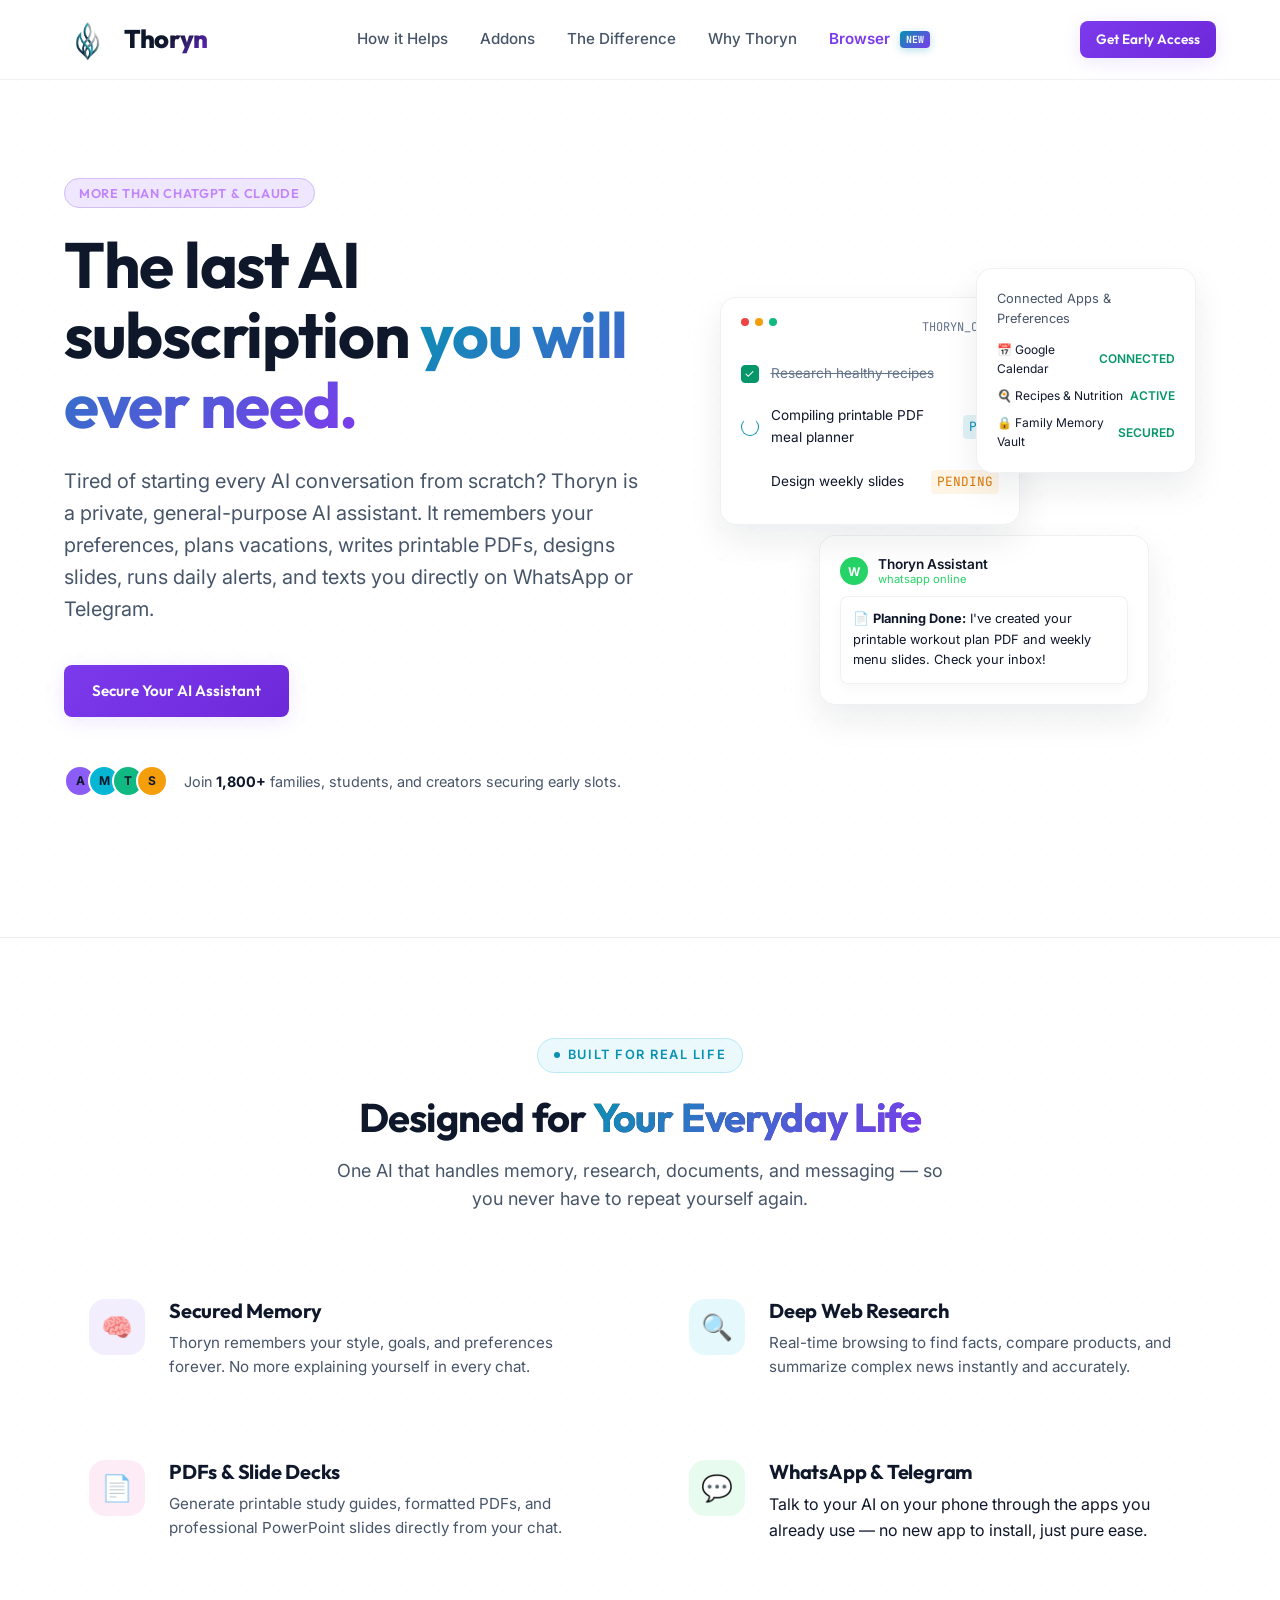
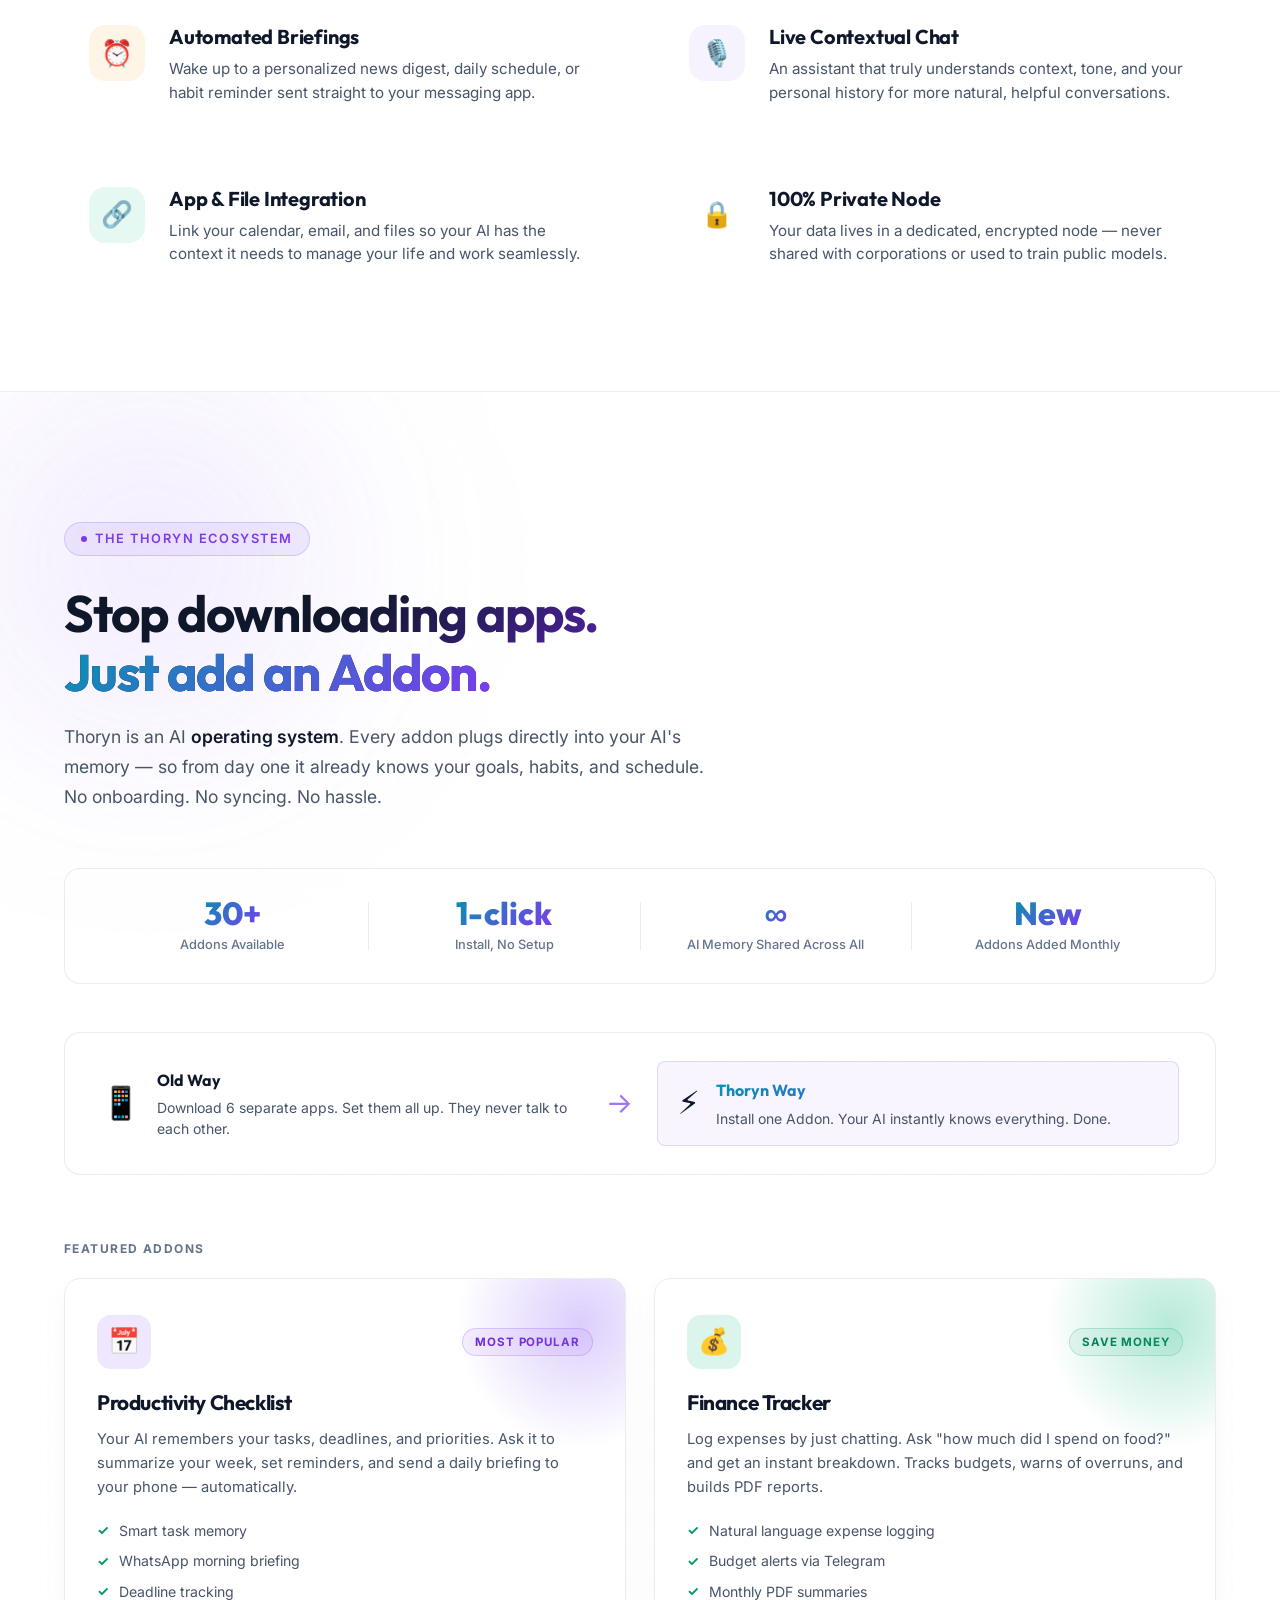
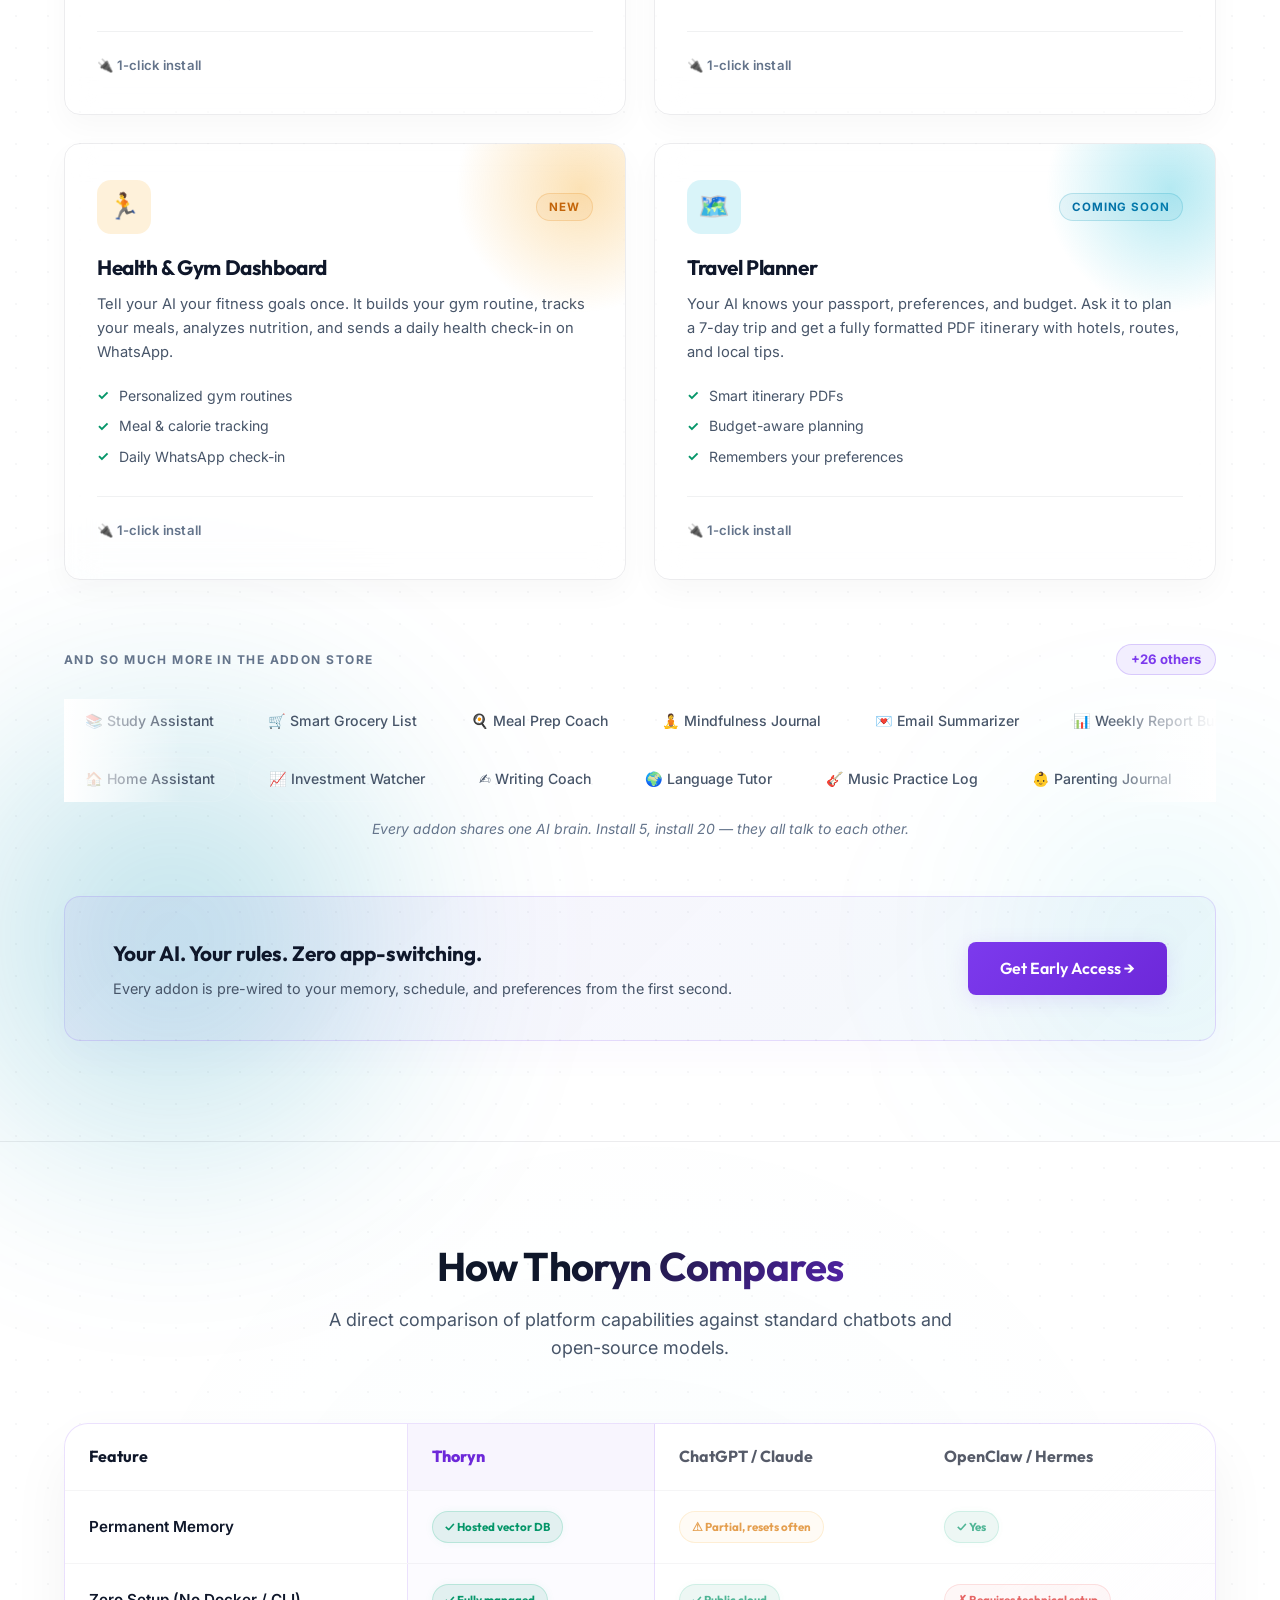
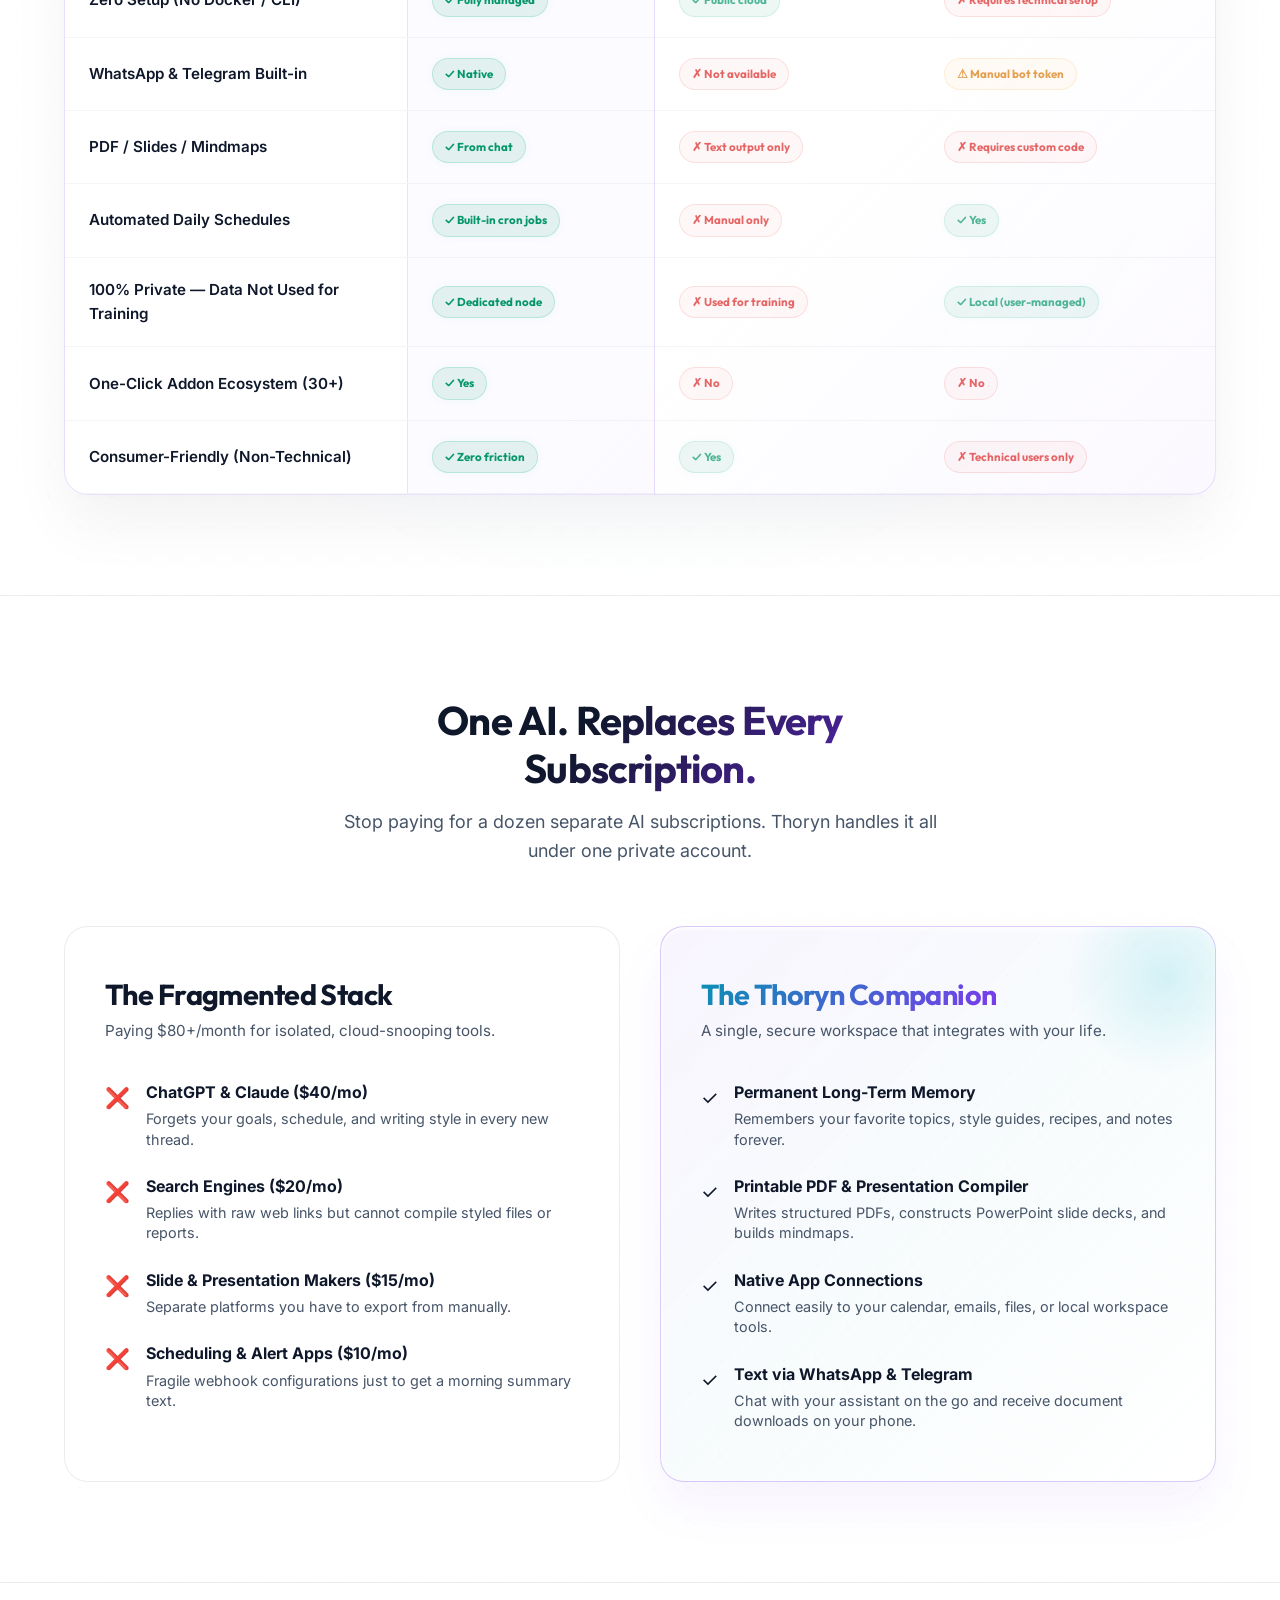
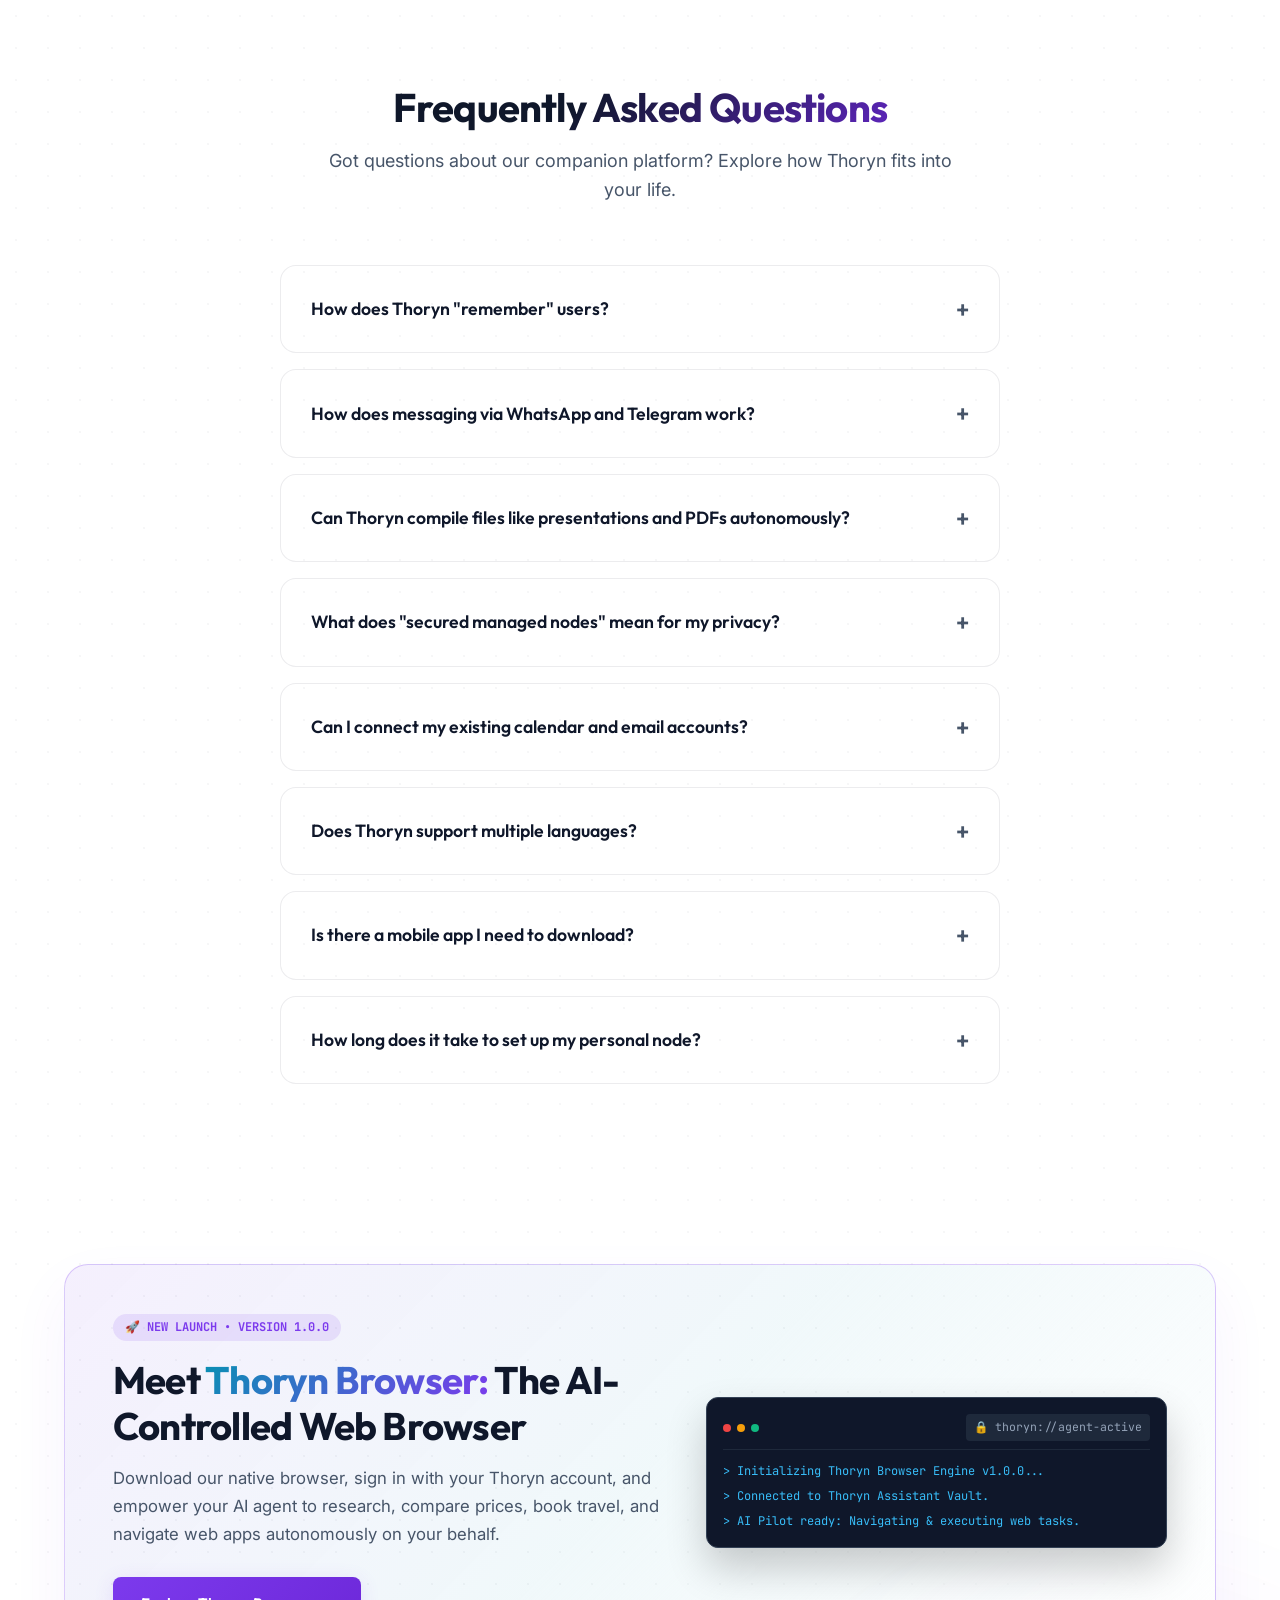
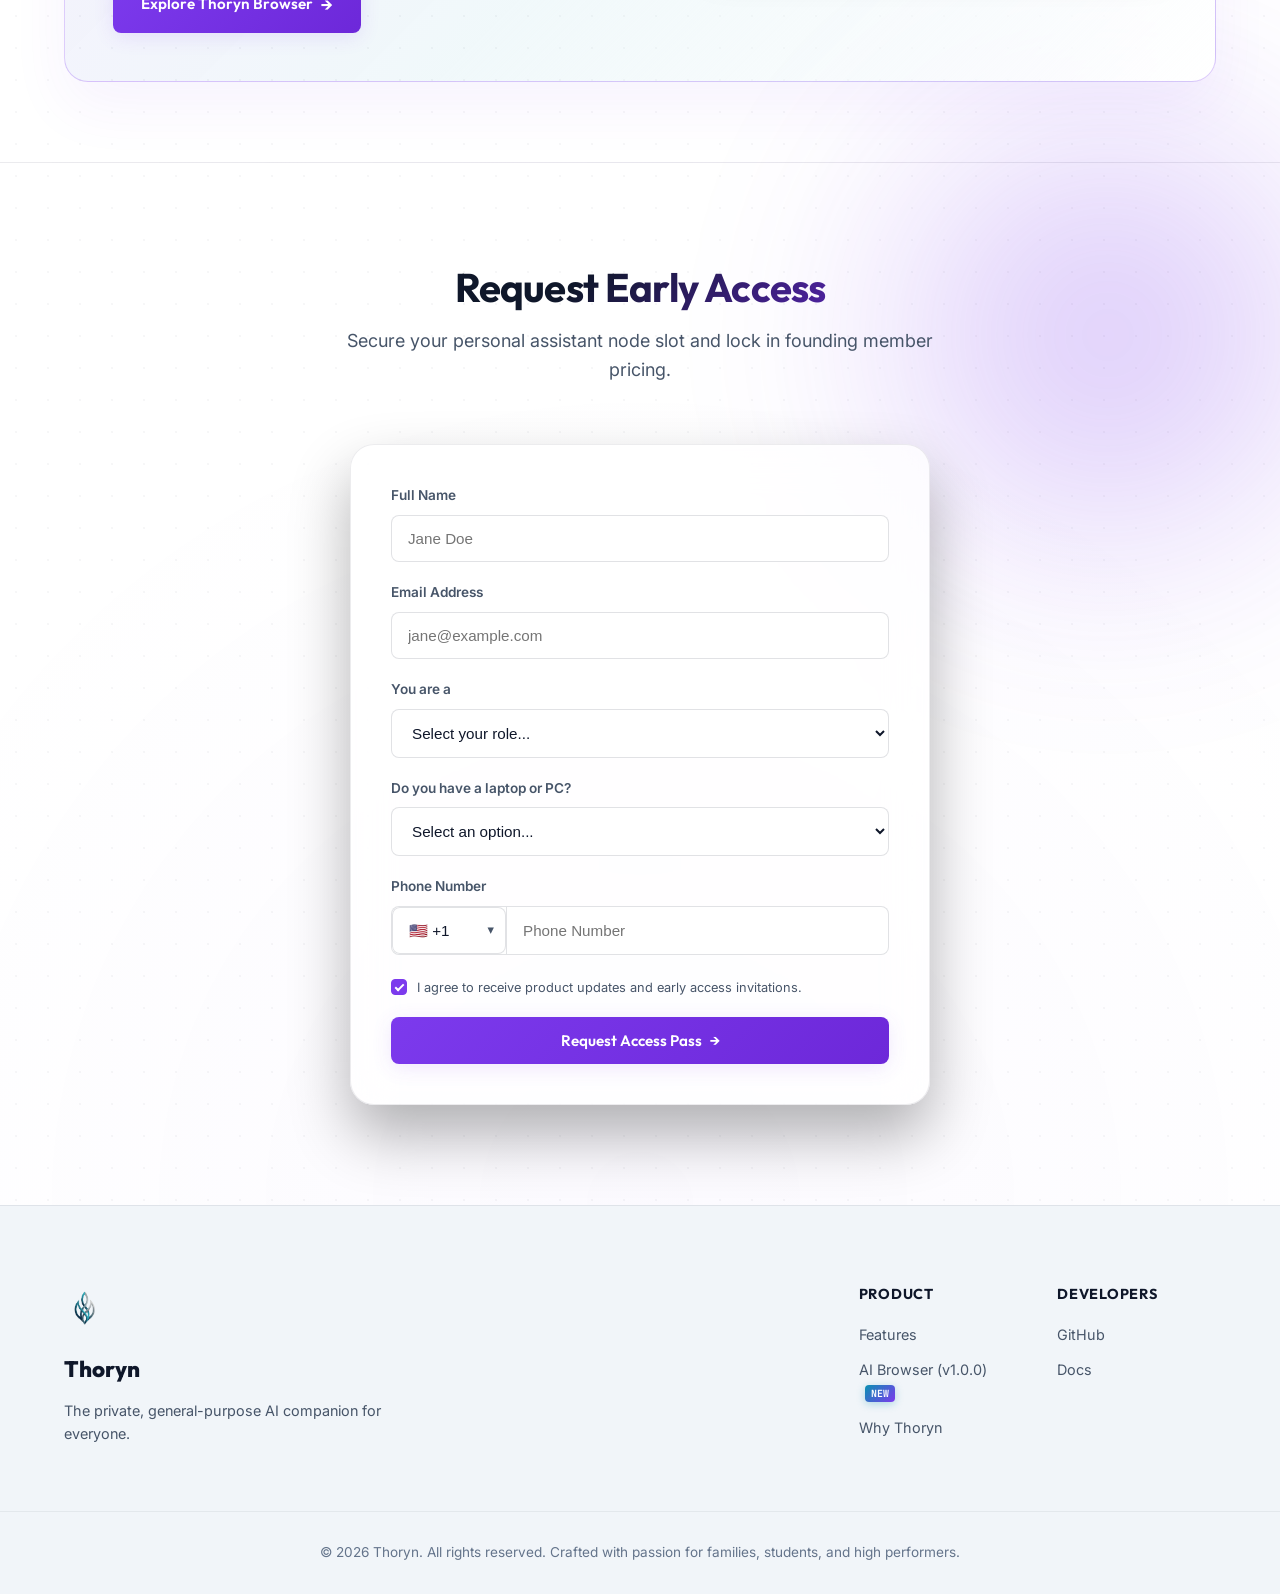
==== commit 1a4fe537: "kijani" ====
--- a/index.html
+++ b/index.html
@@ -37,6 +37,7 @@
         <a href="#addons" class="nav-item">Addons</a>
         <a href="#compare" class="nav-item">The Difference</a>
         <a href="#consolidation" class="nav-item">Why Thoryn</a>
+        <a href="browser.html" class="nav-item nav-item-highlight">Browser <span class="badge-new">NEW</span></a>
       </nav>
       
       <div class="nav-cta">
@@ -443,157 +444,154 @@
           <table class="compare-table">
             <thead>
               <tr>
-                <th>Capabilities</th>
-                <th class="highlight">Thoryn Node</th>
-                <th>SaaS Chatbots (ChatGPT/Claude)</th>
-                <th>OpenClaw / Hermes Agent</th>
+                <th>Feature</th>
+                <th class="highlight">Thoryn</th>
+                <th>ChatGPT / Claude</th>
+                <th>OpenClaw / Hermes</th>
               </tr>
             </thead>
             <tbody>
               <tr>
-                <td class="feature-name">Remembers You Permanently</td>
-                <td class="highlight-val" data-label="Thoryn Node">
+                <td class="feature-name">Permanent Memory</td>
+                <td class="highlight-val" data-label="Thoryn">
+                  <div class="cell-content">
+                    <span class="status-pill status-check">✓ Hosted vector DB</span>
+                  </div>
+                </td>
+                <td data-label="ChatGPT / Claude">
+                  <div class="cell-content">
+                    <span class="status-pill status-warn">⚠ Partial, resets often</span>
+                  </div>
+                </td>
+                <td data-label="OpenClaw / Hermes">
                   <div class="cell-content">
                     <span class="status-pill status-check">✓ Yes</span>
-                    <span class="status-desc">Hosted vector database memory</span>
-                  </div>
-                </td>
-                <td data-label="SaaS Chatbots">
-                  <div class="cell-content">
-                    <span class="status-pill status-warn">~ Partial</span>
-                    <span class="status-desc">ChatGPT logs key facts; Claude resets per chat</span>
-                  </div>
-                </td>
-                <td data-label="OpenClaw / Hermes">
-                  <div class="cell-content">
-                    <span class="status-pill status-check">✓ Yes</span>
-                    <span class="status-desc">Persistent database memory integrations</span>
                   </div>
                 </td>
               </tr>
               <tr>
-                <td class="feature-name">Connects to Your Apps & Data</td>
-                <td class="highlight-val" data-label="Thoryn Node">
-                  <div class="cell-content">
-                    <span class="status-pill status-check">✓ Yes</span>
-                    <span class="status-desc">Managed tool & MCP connections</span>
-                  </div>
-                </td>
-                <td data-label="SaaS Chatbots">
-                  <div class="cell-content">
-                    <span class="status-pill status-warn">~ Partial</span>
-                    <span class="status-desc">Claude desktop supports MCP; ChatGPT uses API Actions</span>
+                <td class="feature-name">Zero Setup (No Docker / CLI)</td>
+                <td class="highlight-val" data-label="Thoryn">
+                  <div class="cell-content">
+                    <span class="status-pill status-check">✓ Fully managed</span>
+                  </div>
+                </td>
+                <td data-label="ChatGPT / Claude">
+                  <div class="cell-content">
+                    <span class="status-pill status-check">✓ Public cloud</span>
                   </div>
                 </td>
                 <td data-label="OpenClaw / Hermes">
                   <div class="cell-content">
-                    <span class="status-pill status-check">✓ Yes</span>
-                    <span class="status-desc">Native MCP (Skills are MCP-compliant)</span>
+                    <span class="status-pill status-cross">✗ Requires technical setup</span>
                   </div>
                 </td>
               </tr>
               <tr>
-                <td class="feature-name">Zero Setup Hosting</td>
-                <td class="highlight-val" data-label="Thoryn Node">
-                  <div class="cell-content">
-                    <span class="status-pill status-check">✓ Yes</span>
-                    <span class="status-desc">Fully hosted & managed node</span>
-                  </div>
-                </td>
-                <td data-label="SaaS Chatbots">
-                  <div class="cell-content">
-                    <span class="status-pill status-check">✓ Yes</span>
-                    <span class="status-desc">Shared public cloud servers</span>
+                <td class="feature-name">WhatsApp & Telegram Built-in</td>
+                <td class="highlight-val" data-label="Thoryn">
+                  <div class="cell-content">
+                    <span class="status-pill status-check">✓ Native</span>
+                  </div>
+                </td>
+                <td data-label="ChatGPT / Claude">
+                  <div class="cell-content">
+                    <span class="status-pill status-cross">✗ Not available</span>
                   </div>
                 </td>
                 <td data-label="OpenClaw / Hermes">
                   <div class="cell-content">
-                    <span class="status-pill status-cross">✗ No</span>
-                    <span class="status-desc">Requires Docker & command-line setup</span>
+                    <span class="status-pill status-warn">⚠ Manual bot token</span>
                   </div>
                 </td>
               </tr>
               <tr>
-                <td class="feature-name">Text via WhatsApp & Telegram</td>
-                <td class="highlight-val" data-label="Thoryn Node">
-                  <div class="cell-content">
-                    <span class="status-pill status-check">✓ Yes</span>
-                    <span class="status-desc">Built-in messaging gateways</span>
-                  </div>
-                </td>
-                <td data-label="SaaS Chatbots">
-                  <div class="cell-content">
-                    <span class="status-pill status-cross">✗ No</span>
-                    <span class="status-desc">Web browser or desktop app only</span>
+                <td class="feature-name">PDF / Slides / Mindmaps</td>
+                <td class="highlight-val" data-label="Thoryn">
+                  <div class="cell-content">
+                    <span class="status-pill status-check">✓ From chat</span>
+                  </div>
+                </td>
+                <td data-label="ChatGPT / Claude">
+                  <div class="cell-content">
+                    <span class="status-pill status-cross">✗ Text output only</span>
                   </div>
                 </td>
                 <td data-label="OpenClaw / Hermes">
                   <div class="cell-content">
-                    <span class="status-pill status-warn">~ Partial</span>
-                    <span class="status-desc">Requires manual bot token integrations</span>
-                  </div>
-                </td>
-              </tr>
-              <tr>
-                <td class="feature-name">Generates PDFs, Slides & Mindmaps</td>
-                <td class="highlight-val" data-label="Thoryn Node">
-                  <div class="cell-content">
-                    <span class="status-pill status-check">✓ Yes</span>
-                    <span class="status-desc">Outputs ready-to-use print files</span>
-                  </div>
-                </td>
-                <td data-label="SaaS Chatbots">
-                  <div class="cell-content">
-                    <span class="status-pill status-cross">✗ No</span>
-                    <span class="status-desc">Outputs raw chat text only</span>
-                  </div>
-                </td>
-                <td data-label="OpenClaw / Hermes">
-                  <div class="cell-content">
-                    <span class="status-pill status-cross">✗ No</span>
-                    <span class="status-desc">Requires installing file compilers in code</span>
+                    <span class="status-pill status-cross">✗ Requires custom code</span>
                   </div>
                 </td>
               </tr>
               <tr>
                 <td class="feature-name">Automated Daily Schedules</td>
-                <td class="highlight-val" data-label="Thoryn Node">
+                <td class="highlight-val" data-label="Thoryn">
+                  <div class="cell-content">
+                    <span class="status-pill status-check">✓ Built-in cron jobs</span>
+                  </div>
+                </td>
+                <td data-label="ChatGPT / Claude">
+                  <div class="cell-content">
+                    <span class="status-pill status-cross">✗ Manual only</span>
+                  </div>
+                </td>
+                <td data-label="OpenClaw / Hermes">
                   <div class="cell-content">
                     <span class="status-pill status-check">✓ Yes</span>
-                    <span class="status-desc">Runs recurring jobs automatically</span>
-                  </div>
-                </td>
-                <td data-label="SaaS Chatbots">
-                  <div class="cell-content">
-                    <span class="status-pill status-cross">✗ No</span>
-                    <span class="status-desc">Manual prompt triggers only</span>
-                  </div>
-                </td>
-                <td data-label="OpenClaw / Hermes">
-                  <div class="cell-content">
-                    <span class="status-pill status-check">✓ Yes</span>
-                    <span class="status-desc">Supports scheduler loops & workflows</span>
                   </div>
                 </td>
               </tr>
               <tr>
-                <td class="feature-name">100% Private & Secured Data</td>
-                <td class="highlight-val" data-label="Thoryn Node">
+                <td class="feature-name">100% Private — Data Not Used for Training</td>
+                <td class="highlight-val" data-label="Thoryn">
+                  <div class="cell-content">
+                    <span class="status-pill status-check">✓ Dedicated node</span>
+                  </div>
+                </td>
+                <td data-label="ChatGPT / Claude">
+                  <div class="cell-content">
+                    <span class="status-pill status-cross">✗ Used for training</span>
+                  </div>
+                </td>
+                <td data-label="OpenClaw / Hermes">
+                  <div class="cell-content">
+                    <span class="status-pill status-check">✓ Local (user-managed)</span>
+                  </div>
+                </td>
+              </tr>
+              <tr>
+                <td class="feature-name">One-Click Addon Ecosystem (30+)</td>
+                <td class="highlight-val" data-label="Thoryn">
                   <div class="cell-content">
                     <span class="status-pill status-check">✓ Yes</span>
-                    <span class="status-desc">Dedicated secure user nodes</span>
-                  </div>
-                </td>
-                <td data-label="SaaS Chatbots">
+                  </div>
+                </td>
+                <td data-label="ChatGPT / Claude">
                   <div class="cell-content">
                     <span class="status-pill status-cross">✗ No</span>
-                    <span class="status-desc">Chats are analyzed to train models</span>
                   </div>
                 </td>
                 <td data-label="OpenClaw / Hermes">
                   <div class="cell-content">
+                    <span class="status-pill status-cross">✗ No</span>
+                  </div>
+                </td>
+              </tr>
+              <tr>
+                <td class="feature-name">Consumer-Friendly (Non-Technical)</td>
+                <td class="highlight-val" data-label="Thoryn">
+                  <div class="cell-content">
+                    <span class="status-pill status-check">✓ Zero friction</span>
+                  </div>
+                </td>
+                <td data-label="ChatGPT / Claude">
+                  <div class="cell-content">
                     <span class="status-pill status-check">✓ Yes</span>
-                    <span class="status-desc">Local (But requires securing your own network)</span>
+                  </div>
+                </td>
+                <td data-label="OpenClaw / Hermes">
+                  <div class="cell-content">
+                    <span class="status-pill status-cross">✗ Technical users only</span>
                   </div>
                 </td>
               </tr>
@@ -768,6 +766,42 @@
       </div>
     </section>
 
+    <!-- Thoryn AI Browser Launch Teaser Section -->
+    <section class="homepage-browser-teaser-section">
+      <div class="container">
+        <div class="homepage-browser-card">
+          <div class="teaser-content">
+            <span class="teaser-badge">🚀 NEW LAUNCH • VERSION 1.0.0</span>
+            <h2 class="teaser-title">Meet <span class="gradient-text">Thoryn Browser:</span> The AI-Controlled Web Browser</h2>
+            <p class="teaser-desc">
+              Download our native browser, sign in with your Thoryn account, and empower your AI agent to research, compare prices, book travel, and navigate web apps autonomously on your behalf.
+            </p>
+            <div class="teaser-actions">
+              <a href="browser.html" class="btn btn-primary">
+                <span>Explore Thoryn Browser</span>
+                <span class="btn-arrow">→</span>
+              </a>
+            </div>
+          </div>
+          <div class="teaser-preview-mini">
+            <div class="mini-titlebar">
+              <div class="mini-controls">
+                <span class="mini-dot" style="background:#ef4444;"></span>
+                <span class="mini-dot" style="background:#f59e0b;"></span>
+                <span class="mini-dot" style="background:#10b981;"></span>
+              </div>
+              <div class="mini-url-bar">🔒 thoryn://agent-active</div>
+            </div>
+            <div class="mini-body">
+              <div>&gt; Initializing Thoryn Browser Engine v1.0.0...</div>
+              <div>&gt; Connected to Thoryn Assistant Vault.</div>
+              <div>&gt; AI Pilot ready: Navigating & executing web tasks.</div>
+            </div>
+          </div>
+        </div>
+      </div>
+    </section>
+
     <!-- Pre-Registration / Early Access Section -->
     <section id="register" class="register-section">
       <div class="container">
@@ -791,14 +825,213 @@
               </div>
               
               <div class="form-group">
-                <label for="reg-usecase">Primary Use Case</label>
-                <select id="reg-usecase" required>
+                <label for="reg-role">You are a</label>
+                <select id="reg-role" required>
+                  <option value="" disabled selected>Select your role...</option>
+                  <option value="student">Student</option>
+                  <option value="developer">Developer</option>
+                  <option value="entrepreneur">Entrepreneur</option>
+                  <option value="creator">Creator</option>
+                  <option value="other">Other</option>
+                </select>
+              </div>
+
+              <div class="form-group">
+                <label for="reg-has-pc">Do you have a laptop or PC?</label>
+                <select id="reg-has-pc" required>
                   <option value="" disabled selected>Select an option...</option>
-                  <option value="personal">Everyday Organization, Schedule & WhatsApp</option>
-                  <option value="student">Study Companion: PDFs, Slides & Research</option>
-                  <option value="creator">Creative Projects, Mindmaps & Illustration Assets</option>
-                  <option value="developer">Developer integrations: Custom tools & skills</option>
+                  <option value="YES">Yes</option>
+                  <option value="NO">No</option>
                 </select>
+              </div>
+
+              <div class="form-group">
+                <label for="reg-phone">Phone Number</label>
+                <div class="phone-input-container">
+                  <div class="country-select-wrapper">
+                    <select id="reg-country-code" required>
+                      <option value="+1">🇺🇸 +1</option>
+                      <option value="+44">🇬🇧 +44</option>
+                      <option value="+91">🇮🇳 +91</option>
+                      <option value="+880">🇧🇩 +880</option>
+                      <option value="+92">🇵🇰 +92</option>
+                      <option value="+1">🇨🇦 +1</option>
+                      <option value="+61">🇦🇺 +61</option>
+                      <option value="" disabled>──────────</option>
+                      <option value="+93">🇦🇫 +93</option>
+                      <option value="+355">🇦🇱 +355</option>
+                      <option value="+213">🇩🇿 +213</option>
+                      <option value="+376">🇦🇩 +376</option>
+                      <option value="+244">🇦🇴 +244</option>
+                      <option value="+54">🇦🇷 +54</option>
+                      <option value="+374">🇦🇲 +374</option>
+                      <option value="+43">🇦🇹 +43</option>
+                      <option value="+994">🇦🇿 +994</option>
+                      <option value="+1">🇧🇸 +1</option>
+                      <option value="+973">🇧🇭 +973</option>
+                      <option value="+1">🇧🇧 +1</option>
+                      <option value="+375">🇧🇾 +375</option>
+                      <option value="+32">🇧🇪 +32</option>
+                      <option value="+501">🇧🇿 +501</option>
+                      <option value="+229">🇧🇯 +229</option>
+                      <option value="+975">🇧🇹 +975</option>
+                      <option value="+591">🇧🇴 +591</option>
+                      <option value="+387">🇧🇦 +387</option>
+                      <option value="+267">🇧🇼 +267</option>
+                      <option value="+55">🇧🇷 +55</option>
+                      <option value="+673">🇧🇳 +673</option>
+                      <option value="+359">🇧🇬 +359</option>
+                      <option value="+226">🇧🇫 +226</option>
+                      <option value="+257">🇧🇮 +257</option>
+                      <option value="+855">🇰🇭 +855</option>
+                      <option value="+237">🇨🇲 +237</option>
+                      <option value="+238">🇨🇻 +238</option>
+                      <option value="+236">🇨🇫 +236</option>
+                      <option value="+235">🇹🇩 +235</option>
+                      <option value="+56">🇨🇱 +56</option>
+                      <option value="+86">🇨🇳 +86</option>
+                      <option value="+57">🇨🇴 +57</option>
+                      <option value="+242">🇨🇬 +242</option>
+                      <option value="+243">🇨🇩 +243</option>
+                      <option value="+506">🇨🇷 +506</option>
+                      <option value="+385">🇭🇷 +385</option>
+                      <option value="+53">🇨🇺 +53</option>
+                      <option value="+357">🇨🇾 +357</option>
+                      <option value="+420">🇨🇿 +420</option>
+                      <option value="+45">🇩🇰 +45</option>
+                      <option value="+253">🇩🇯 +253</option>
+                      <option value="+1">🇩🇲 +1</option>
+                      <option value="+1">🇩🇴 +1</option>
+                      <option value="+593">🇪🇨 +593</option>
+                      <option value="+20">🇪🇬 +20</option>
+                      <option value="+503">🇸🇻 +503</option>
+                      <option value="+240">🇬🇶 +240</option>
+                      <option value="+291">🇪🇷 +291</option>
+                      <option value="+372">🇪🇪 +372</option>
+                      <option value="+268">🇸🇿 +268</option>
+                      <option value="+251">🇪🇹 +251</option>
+                      <option value="+679">🇫🇯 +679</option>
+                      <option value="+358">🇫🇮 +358</option>
+                      <option value="+33">🇫🇷 +33</option>
+                      <option value="+241">🇬🇦 +241</option>
+                      <option value="+220">🇬🇲 +220</option>
+                      <option value="+995">🇬🇪 +995</option>
+                      <option value="+49">🇩🇪 +49</option>
+                      <option value="+233">🇬🇭 +233</option>
+                      <option value="+350">🇬🇮 +350</option>
+                      <option value="+30">🇬🇷 +30</option>
+                      <option value="+299">🇬🇱 +299</option>
+                      <option value="+1">🇬🇩 +1</option>
+                      <option value="+1">🇬🇺 +1</option>
+                      <option value="+502">🇬🇹 +502</option>
+                      <option value="+224">🇬🇳 +224</option>
+                      <option value="+592">🇬🇾 +592</option>
+                      <option value="+509">🇭🇹 +509</option>
+                      <option value="+504">🇭🇳 +504</option>
+                      <option value="+852">🇭🇰 +852</option>
+                      <option value="+36">🇭🇺 +36</option>
+                      <option value="+354">🇮🇸 +354</option>
+                      <option value="+62">🇮🇩 +62</option>
+                      <option value="+98">🇮🇷 +98</option>
+                      <option value="+964">🇮🇶 +964</option>
+                      <option value="+353">🇮🇪 +353</option>
+                      <option value="+972">🇮🇱 +972</option>
+                      <option value="+39">🇮🇹 +39</option>
+                      <option value="+1">🇯🇲 +1</option>
+                      <option value="+81">🇯🇵 +81</option>
+                      <option value="+962">🇯🇴 +962</option>
+                      <option value="+7">🇰🇿 +7</option>
+                      <option value="+254">🇰🇪 +254</option>
+                      <option value="+686">🇰🇮 +686</option>
+                      <option value="+383">🇽🇰 +383</option>
+                      <option value="+965">🇰🇼 +965</option>
+                      <option value="+996">🇰🇬 +996</option>
+                      <option value="+856">🇱🇦 +856</option>
+                      <option value="+371">🇱🇻 +371</option>
+                      <option value="+961">🇱🇧 +961</option>
+                      <option value="+266">🇱🇸 +266</option>
+                      <option value="+231">🇱🇷 +231</option>
+                      <option value="+218">🇱🇾 +218</option>
+                      <option value="+423">🇱🇮 +423</option>
+                      <option value="+370">🇱🇹 +370</option>
+                      <option value="+352">🇱🇺 +352</option>
+                      <option value="+853">🇲🇴 +853</option>
+                      <option value="+373">🇲🇩 +373</option>
+                      <option value="+377">🇲🇨 +377</option>
+                      <option value="+976">🇲🇳 +976</option>
+                      <option value="+382">🇲🇪 +382</option>
+                      <option value="+212">🇲🇦 +212</option>
+                      <option value="+258">🇲🇿 +258</option>
+                      <option value="+95">🇲🇲 +95</option>
+                      <option value="+264">🇳 Namibia: +264</option>
+                      <option value="+977">🇳🇵 +977</option>
+                      <option value="+31">🇳🇱 +31</option>
+                      <option value="+64">🇳🇿 +64</option>
+                      <option value="+505">🇳🇮 +505</option>
+                      <option value="+227">🇳🇪 +227</option>
+                      <option value="+234">🇳🇬 +234</option>
+                      <option value="+389">🇲🇰 +389</option>
+                      <option value="+47">🇳🇴 +47</option>
+                      <option value="+968">🇴🇲 +968</option>
+                      <option value="+970">🇵🇸 +970</option>
+                      <option value="+507">🇵🇦 +507</option>
+                      <option value="+675">🇵🇬 +675</option>
+                      <option value="+595">🇵🇾 +595</option>
+                      <option value="+51">🇵 Peru: +51</option>
+                      <option value="+63">🇵🇭 +63</option>
+                      <option value="+48">🇵🇱 +48</option>
+                      <option value="+351">🇵🇹 +351</option>
+                      <option value="+1">🇵🇷 +1</option>
+                      <option value="+974">🇶🇦 +974</option>
+                      <option value="+40">🇷🇴 +40</option>
+                      <option value="+7">🇷🇺 +7</option>
+                      <option value="+250">🇷🇼 +250</option>
+                      <option value="+685">🇼🇸 +685</option>
+                      <option value="+378">🇸🇲 +378</option>
+                      <option value="+966">🇸🇦 +966</option>
+                      <option value="+221">🇸🇳 +221</option>
+                      <option value="+381">🇷🇸 +381</option>
+                      <option value="+248">🇸🇨 +248</option>
+                      <option value="+232">🇸🇱 +232</option>
+                      <option value="+65">🇸🇬 +65</option>
+                      <option value="+421">🇸🇰 +421</option>
+                      <option value="+386">🇸🇮 +386</option>
+                      <option value="+677">🇸🇧 +677</option>
+                      <option value="+252">🇸🇴 +252</option>
+                      <option value="+27">🇿🇦 +27</option>
+                      <option value="+211">🇸🇸 +211</option>
+                      <option value="+34">🇪🇸 +34</option>
+                      <option value="+94">🇱🇰 +94</option>
+                      <option value="+249">🇸🇩 +249</option>
+                      <option value="+597">🇸🇷 +597</option>
+                      <option value="+46">🇸🇪 +46</option>
+                      <option value="+41">🇨🇭 +41</option>
+                      <option value="+963">🇸🇾 +963</option>
+                      <option value="+886">🇹🇼 +886</option>
+                      <option value="+992">🇹🇯 +992</option>
+                      <option value="+255">🇹🇿 +255</option>
+                      <option value="+66">🇹🇭 +66</option>
+                      <option value="+228">🇹🇬 +228</option>
+                      <option value="+676">🇹🇴 +676</option>
+                      <option value="+1">🇹🇹 +1</option>
+                      <option value="+216">🇹🇳 +216</option>
+                      <option value="+90">🇹🇷 +90</option>
+                      <option value="+993">🇹🇲 +993</option>
+                      <option value="+256">🇺🇬 +256</option>
+                      <option value="+380">🇺🇦 +380</option>
+                      <option value="+971">🇦🇪 +971</option>
+                      <option value="+598">🇺🇾 +598</option>
+                      <option value="+998">🇺🇿 +998</option>
+                      <option value="+678">🇻🇺 +678</option>
+                      <option value="+58">🇻🇪 +58</option>
+                      <option value="+84">🇻🇳 +84</option>
+                      <option value="+967">🇾🇪 +967</option>
+                      <option value="+260">🇿🇲 +260</option>
+                      <option value="+263">🇿🇼 +263</option>
+                    </select>
+                  </div>
+                  <input type="tel" id="reg-phone" required placeholder="Phone Number" autocomplete="tel">
+                </div>
               </div>
 
               <div class="form-terms">
@@ -849,8 +1082,19 @@
                     <span class="ticket-val" id="ticket-user-email">jane@example.com</span>
                   </div>
                   <div class="ticket-col text-right">
-                    <span class="ticket-label">COMPANION CLASS</span>
-                    <span class="ticket-val" id="ticket-user-class">PERSONAL</span>
+                    <span class="ticket-label">ROLE</span>
+                    <span class="ticket-val" id="ticket-user-role">STUDENT</span>
+                  </div>
+                </div>
+
+                <div class="ticket-row mt-15">
+                  <div class="ticket-col">
+                    <span class="ticket-label">PHONE NUMBER</span>
+                    <span class="ticket-val" id="ticket-user-phone">+1 555-0199</span>
+                  </div>
+                  <div class="ticket-col text-right">
+                    <span class="ticket-label">PC / LAPTOP</span>
+                    <span class="ticket-val" id="ticket-user-pc">NO</span>
                   </div>
                 </div>
               </div>
@@ -889,6 +1133,7 @@
         <div class="footer-col">
           <h4>Product</h4>
           <a href="#features">Features</a>
+          <a href="browser.html">AI Browser (v1.0.0) <span class="badge-new">NEW</span></a>
           <a href="#consolidation">Why Thoryn</a>
         </div>
         <div class="footer-col">
@@ -904,6 +1149,6 @@
   </footer>
 
   <!-- Script -->
-  <script src="app.js"></script>
+  <script src="app.js?v=1.0.3"></script>
 </body>
 </html>
--- a/styles.css
+++ b/styles.css
@@ -9,27 +9,27 @@
   --font-mono: 'JetBrains Mono', monospace;
 
   /* Colors */
-  --bg-base: #07080e;
-  --bg-surface: rgba(15, 17, 28, 0.5);
-  --bg-surface-hover: rgba(22, 25, 41, 0.7);
-  --bg-surface-solid: #0d0f1a;
+  --bg-base: #ffffff;
+  --bg-surface: rgba(255, 255, 255, 0.75);
+  --bg-surface-hover: rgba(255, 255, 255, 0.9);
+  --bg-surface-solid: #ffffff;
   
-  --color-primary: #8b5cf6;
-  --color-primary-glow: rgba(139, 92, 246, 0.15);
-  --color-secondary: #06b6d4;
-  --color-secondary-glow: rgba(6, 182, 212, 0.15);
+  --color-primary: #7c3aed;
+  --color-primary-glow: rgba(124, 58, 237, 0.12);
+  --color-secondary: #0891b2;
+  --color-secondary-glow: rgba(8, 145, 178, 0.12);
   
-  --color-success: #10b981;
-  --color-success-glow: rgba(16, 185, 129, 0.15);
-  --color-warning: #f59e0b;
-  --color-error: #ef4444;
-
-  --text-primary: #f8fafc;
-  --text-secondary: #94a3b8;
+  --color-success: #059669;
+  --color-success-glow: rgba(5, 150, 105, 0.1);
+  --color-warning: #d97706;
+  --color-error: #dc2626;
+
+  --text-primary: #0f172a;
+  --text-secondary: #475569;
   --text-muted: #64748b;
   
-  --border-light: rgba(255, 255, 255, 0.08);
-  --border-focus: rgba(139, 92, 246, 0.4);
+  --border-light: rgba(15, 23, 42, 0.08);
+  --border-focus: rgba(124, 58, 237, 0.4);
 
   /* Layout */
   --max-width: 1200px;
@@ -128,7 +128,7 @@
 .section-title {
   font-size: 2.5rem;
   margin-bottom: 16px;
-  background: linear-gradient(135deg, #ffffff 50%, #a5b4fc 100%);
+  background: linear-gradient(135deg, #0f172a 40%, #6d28d9 100%);
   -webkit-background-clip: text;
   -webkit-text-fill-color: transparent;
 }
@@ -242,7 +242,7 @@
   font-weight: 800;
   font-size: 1.6rem;
   letter-spacing: -0.03em;
-  background: linear-gradient(135deg, #ffffff 50%, #a5b4fc 100%);
+  background: linear-gradient(135deg, #0f172a 50%, #6d28d9 100%);
   -webkit-background-clip: text;
   -webkit-text-fill-color: transparent;
 }
@@ -1807,6 +1807,71 @@
   color: var(--text-primary);
 }
 
+
+
+/* WhatsApp-like Phone Input Styles */
+.phone-input-container {
+  display: grid !important;
+  grid-template-columns: 115px 1fr !important;
+  align-items: stretch !important;
+  background: rgba(255, 255, 255, 0.03);
+  border: 1px solid rgba(255, 255, 255, 0.08);
+  border-radius: var(--border-radius-sm);
+  padding: 0;
+  transition: all 0.2s ease;
+  width: 100%;
+  overflow: hidden;
+}
+
+.phone-input-container:focus-within {
+  border-color: var(--color-primary);
+  background: rgba(255, 255, 255, 0.06);
+  box-shadow: 0 0 15px var(--color-primary-glow);
+}
+
+.country-select-wrapper {
+  position: relative;
+  border-right: 1px solid rgba(255, 255, 255, 0.08);
+  display: flex !important;
+  align-items: center !important;
+}
+
+.country-select-wrapper select {
+  background: transparent !important;
+  border: none !important;
+  padding: 14px 28px 14px 16px !important;
+  color: var(--text-primary);
+  font-size: 0.95rem;
+  outline: none;
+  cursor: pointer;
+  width: 100% !important;
+  appearance: none !important;
+  -webkit-appearance: none !important;
+  box-shadow: none !important;
+  height: 100% !important;
+}
+
+.country-select-wrapper::after {
+  content: "▾";
+  position: absolute;
+  right: 12px;
+  color: var(--text-secondary);
+  pointer-events: none;
+  font-size: 0.8rem;
+}
+
+.phone-input-container input[type="tel"] {
+  background: transparent !important;
+  border: none !important;
+  padding: 14px 16px !important;
+  color: var(--text-primary);
+  font-size: 0.95rem;
+  outline: none;
+  width: 100% !important;
+  box-shadow: none !important;
+  height: 100% !important;
+}
+
 .form-terms {
   margin-top: 4px;
 }
@@ -2117,7 +2182,7 @@
 /* Footer Section */
 .footer {
   border-top: 1px solid var(--border-light);
-  background-color: #040508;
+  background-color: #f1f5f9;
   padding: 80px 0 30px;
 }
 
@@ -2178,7 +2243,7 @@
 }
 
 .footer-bottom {
-  border-top: 1px solid rgba(255, 255, 255, 0.05);
+  border-top: 1px solid rgba(15, 23, 42, 0.06);
   padding-top: 30px;
   text-align: center;
   color: var(--text-muted);
@@ -2909,3 +2974,2057 @@
   }
 }
 
+/* Custom override for comparison table status pills */
+/* Custom override for comparison table status pills */
+.compare-table .status-pill {
+  text-transform: none;
+  font-size: 0.72rem;
+  padding: 6px 12px;
+  letter-spacing: normal;
+  display: inline-flex;
+  gap: 4px;
+}
+
+.compare-table .status-pill::before {
+  display: none !important;
+}
+
+/* ==========================================================================
+   Light Theme Style Overrides
+   ========================================================================== */
+
+body {
+  background-image: radial-gradient(rgba(15, 23, 42, 0.035) 1px, transparent 1px) !important;
+}
+
+.bg-glow {
+  opacity: 0.35 !important; /* Make ambient background glow cloud highly colorful and visible */
+  filter: blur(100px) !important;
+}
+
+/* Navbar */
+.navbar {
+  background: rgba(255, 255, 255, 0.8) !important;
+  border-bottom: 1px solid rgba(15, 23, 42, 0.06) !important;
+}
+
+/* Simulated elements (Telegram & Stats) */
+.telegram-msg {
+  background: #ffffff !important;
+  border: 1px solid rgba(15, 23, 42, 0.06) !important;
+  box-shadow: 0 4px 12px rgba(15, 23, 42, 0.03) !important;
+}
+
+.floating-card {
+  background: #ffffff !important;
+  border: 1px solid rgba(15, 23, 42, 0.06) !important;
+  box-shadow: 0 15px 35px rgba(15, 23, 42, 0.08) !important;
+}
+
+/* Simulated Dashboard */
+.mock-dashboard {
+  background: #ffffff !important;
+  border: 1px solid rgba(15, 23, 42, 0.08) !important;
+  box-shadow: 0 30px 60px rgba(15, 23, 42, 0.1) !important;
+}
+
+.dashboard-sidebar {
+  background: #ffffff !important;
+  border-right: 1px solid rgba(15, 23, 42, 0.06) !important;
+}
+
+.sidebar-item.active {
+  background: linear-gradient(135deg, var(--color-primary) 0%, #6d28d9 100%) !important;
+  color: #ffffff !important;
+  box-shadow: 0 4px 12px rgba(124, 58, 237, 0.25) !important;
+  font-weight: 700 !important;
+}
+
+.sidebar-item:hover:not(.active) {
+  background: rgba(124, 58, 237, 0.08) !important;
+  color: var(--color-primary) !important;
+}
+
+.sidebar-footer {
+  border-top: 1px solid rgba(15, 23, 42, 0.06) !important;
+}
+
+.dashboard-header {
+  border-bottom: 1px solid rgba(15, 23, 42, 0.05) !important;
+}
+
+.dashboard-card {
+  background: #ffffff !important;
+  border: 1px solid rgba(15, 23, 42, 0.06) !important;
+  box-shadow: 0 4px 15px rgba(15, 23, 42, 0.03) !important;
+}
+
+.card-header .badge {
+  background: rgba(15, 23, 42, 0.05) !important;
+}
+
+.mock-task-row {
+  background: #ffffff !important;
+  border: 1px solid rgba(15, 23, 42, 0.06) !important;
+  box-shadow: 0 2px 8px rgba(15, 23, 42, 0.02) !important;
+}
+
+.mock-task-row:hover {
+  background: rgba(15, 23, 42, 0.01) !important;
+  border-color: rgba(124, 58, 237, 0.2) !important;
+}
+
+.checkmark {
+  border: 2px solid rgba(15, 23, 42, 0.15) !important;
+}
+
+.mock-checkbox-container:hover input ~ .checkmark {
+  border-color: rgba(124, 58, 237, 0.4) !important;
+}
+
+.task-tag.static {
+  background: rgba(15, 23, 42, 0.05) !important;
+}
+
+.dashboard-stats-summary {
+  border-top: 1px solid rgba(15, 23, 42, 0.05) !important;
+}
+
+/* Telegram Toast */
+.tg-toast {
+  background: #ffffff !important;
+  border: 1px solid rgba(34, 158, 217, 0.3) !important;
+  box-shadow: 0 20px 40px rgba(15, 23, 42, 0.1) !important;
+}
+
+.toast-header {
+  border-bottom: 1px solid rgba(15, 23, 42, 0.06) !important;
+}
+
+/* Access Pass Ticket */
+.early-access-ticket {
+  background: #ffffff !important;
+  border: 1px solid rgba(15, 23, 42, 0.08) !important;
+  box-shadow: 0 25px 50px rgba(15, 23, 42, 0.08) !important;
+}
+
+.early-access-ticket:hover {
+  border-color: var(--color-primary) !important;
+  box-shadow: 0 25px 50px rgba(124, 58, 237, 0.12) !important;
+}
+
+.ticket-header {
+  border-bottom: 2px dashed rgba(15, 23, 42, 0.08) !important;
+}
+
+.ticket-header::before { border-right: 1px solid rgba(15, 23, 42, 0.08) !important; }
+.ticket-header::after { border-left: 1px solid rgba(15, 23, 42, 0.08) !important; }
+
+.ticket-footer {
+  border-top: 1px solid rgba(15, 23, 42, 0.06) !important;
+}
+
+.barcode {
+  background: rgba(15, 23, 42, 0.01) !important;
+}
+
+/* Forms & Inputs */
+.form-group input, .form-group select {
+  background: #ffffff !important;
+  border: 1px solid rgba(15, 23, 42, 0.12) !important;
+  color: var(--text-primary) !important;
+}
+
+.form-group input:focus, .form-group select:focus {
+  background: #ffffff !important;
+  border-color: var(--color-primary) !important;
+  box-shadow: 0 0 0 3px rgba(124, 58, 237, 0.1) !important;
+}
+
+.phone-input-container {
+  background: #ffffff !important;
+  border: 1px solid rgba(15, 23, 42, 0.12) !important;
+}
+
+.phone-input-container:focus-within {
+  background: #ffffff !important;
+  border-color: var(--color-primary) !important;
+  box-shadow: 0 0 0 3px rgba(124, 58, 237, 0.1) !important;
+}
+
+.country-select-wrapper {
+  border-right: 1px solid rgba(15, 23, 42, 0.12) !important;
+}
+
+.country-select-wrapper select {
+  color: var(--text-primary) !important;
+}
+
+.phone-input-container input[type="tel"] {
+  color: var(--text-primary) !important;
+}
+
+/* Mobile feature table list override */
+@media (max-width: 580px) {
+  .compare-table tr {
+    background: #ffffff !important;
+    border: 1px solid rgba(15, 23, 42, 0.08) !important;
+    box-shadow: 0 10px 30px rgba(15, 23, 42, 0.04) !important;
+  }
+}
+
+/* Addon Cards (Productivity Checklist, Expense Tracker, etc.) */
+.addon-card-v2 {
+  /* Generates a gorgeous, very soft gradient tint utilizing the custom --glow variable of each card */
+  background: linear-gradient(135deg, #ffffff 60%, var(--glow) 250%) !important;
+  border: 1px solid rgba(15, 23, 42, 0.08) !important;
+  box-shadow: 0 12px 30px rgba(15, 23, 42, 0.03), inset 0 2px 4px rgba(255, 255, 255, 0.9) !important;
+}
+
+.addon-card-v2:hover {
+  border-color: var(--glow) !important;
+  background: linear-gradient(135deg, #ffffff 40%, var(--glow) 180%) !important;
+  box-shadow: 0 20px 45px rgba(15, 23, 42, 0.06), 0 0 15px rgba(124, 58, 237, 0.04) !important;
+  transform: translateY(-8px) !important;
+}
+
+/* Addon Tag Badges */
+.addon-tag-v2--purple {
+  background: rgba(124, 58, 237, 0.08) !important;
+  color: #6d28d9 !important;
+  border: 1px solid rgba(124, 58, 237, 0.2) !important;
+}
+
+.addon-tag-v2--green {
+  background: rgba(5, 150, 105, 0.08) !important;
+  color: #047857 !important;
+  border: 1px solid rgba(5, 150, 105, 0.2) !important;
+}
+
+.addon-tag-v2--orange {
+  background: rgba(217, 119, 6, 0.08) !important;
+  color: #b45309 !important;
+  border: 1px solid rgba(217, 119, 6, 0.2) !important;
+}
+
+.addon-tag-v2--cyan {
+  background: rgba(8, 145, 178, 0.08) !important;
+  color: #0369a1 !important;
+  border: 1px solid rgba(8, 145, 178, 0.2) !important;
+}
+
+.addon-card-v2-footer {
+  border-top: 1px solid rgba(15, 23, 42, 0.06) !important;
+}
+
+.addons-cta-strip {
+  background: linear-gradient(135deg, rgba(124, 58, 237, 0.06) 0%, rgba(8, 145, 178, 0.04) 100%) !important;
+  border: 1px solid rgba(124, 58, 237, 0.15) !important;
+  box-shadow: 0 15px 35px rgba(124, 58, 237, 0.03) !important;
+}
+
+/* The Thoryn Way Consolidation Box (The Thoryn Companion) */
+.consolidation-box.thoryn-way {
+  background: linear-gradient(135deg, rgba(124, 58, 237, 0.05) 0%, rgba(8, 145, 178, 0.03) 50%, #ffffff 100%) !important;
+  border: 1px solid rgba(124, 58, 237, 0.25) !important;
+  box-shadow: 0 25px 50px rgba(124, 58, 237, 0.06), inset 0 2px 4px rgba(255, 255, 255, 0.9) !important;
+}
+
+/* Comparison Table */
+.compare-table-wrapper {
+  background: linear-gradient(135deg, #ffffff 60%, rgba(124, 58, 237, 0.03) 100%) !important;
+  border: 1px solid rgba(124, 58, 237, 0.15) !important;
+  box-shadow: 0 30px 60px rgba(15, 23, 42, 0.05), 0 0 30px rgba(124, 58, 237, 0.02) !important;
+}
+
+.compare-table-wrapper:hover {
+  border-color: rgba(124, 58, 237, 0.28) !important;
+  box-shadow: 0 30px 60px rgba(15, 23, 42, 0.06), 0 0 40px rgba(124, 58, 237, 0.06) !important;
+}
+
+.compare-table th, .compare-table td {
+  border-bottom: 1px solid rgba(15, 23, 42, 0.04) !important;
+}
+
+.compare-table th.highlight {
+  background: rgba(124, 58, 237, 0.05) !important;
+  border-left: 1px solid rgba(124, 58, 237, 0.15) !important;
+  border-right: 1px solid rgba(124, 58, 237, 0.15) !important;
+  color: #6d28d9 !important;
+}
+
+.compare-table td.highlight-val {
+  background: rgba(124, 58, 237, 0.02) !important;
+  border-left: 1px solid rgba(124, 58, 237, 0.15) !important;
+  border-right: 1px solid rgba(124, 58, 237, 0.15) !important;
+}
+
+.compare-table tbody tr:hover {
+  background-color: rgba(124, 58, 237, 0.02) !important;
+}
+.compare-table tbody tr:hover td.highlight-val {
+  background-color: rgba(124, 58, 237, 0.04) !important;
+}
+
+/* ==========================================================================
+   Thoryn AI Browser & Subpage Styles
+   ========================================================================== */
+
+/* Navigation Badges */
+.nav-sub-badge {
+  font-family: var(--font-mono);
+  font-size: 0.65rem;
+  font-weight: 700;
+  letter-spacing: 0.08em;
+  background: linear-gradient(135deg, rgba(8, 145, 178, 0.15), rgba(124, 58, 237, 0.2));
+  color: var(--color-secondary);
+  border: 1px solid rgba(8, 145, 178, 0.3);
+  padding: 2px 8px;
+  border-radius: 6px;
+  text-transform: uppercase;
+  margin-left: -4px;
+}
+
+.badge-new {
+  font-family: var(--font-mono);
+  font-size: 0.62rem;
+  font-weight: 700;
+  background: linear-gradient(135deg, #0891b2, #7c3aed);
+  color: #ffffff;
+  padding: 2px 6px;
+  border-radius: 4px;
+  margin-left: 6px;
+  vertical-align: middle;
+  box-shadow: 0 2px 8px rgba(8, 145, 178, 0.3);
+}
+
+.nav-item-highlight {
+  color: var(--color-primary) !important;
+  font-weight: 600 !important;
+}
+
+/* Hero Section */
+.browser-hero-section {
+  padding: 80px 0 100px;
+  position: relative;
+}
+
+.browser-hero-header {
+  max-width: 880px;
+  margin: 0 auto 50px;
+  text-align: center;
+}
+
+.hero-badge-cyan {
+  background: rgba(8, 145, 178, 0.08);
+  color: #0891b2;
+  border: 1px solid rgba(8, 145, 178, 0.25);
+  display: inline-flex;
+  align-items: center;
+  gap: 8px;
+}
+
+.badge-pulse {
+  width: 8px;
+  height: 8px;
+  background-color: #0891b2;
+  border-radius: 50%;
+  box-shadow: 0 0 0 0 rgba(8, 145, 178, 0.7);
+  animation: pulse-dot 2s infinite;
+}
+
+@keyframes pulse-dot {
+  0% {
+    box-shadow: 0 0 0 0 rgba(8, 145, 178, 0.7);
+  }
+  70% {
+    box-shadow: 0 0 0 8px rgba(8, 145, 178, 0);
+  }
+  100% {
+    box-shadow: 0 0 0 0 rgba(8, 145, 178, 0);
+  }
+}
+
+.browser-hero-title {
+  font-size: 3.8rem;
+  line-height: 1.12;
+  margin-bottom: 24px;
+  letter-spacing: -0.03em;
+}
+
+.browser-hero-subtitle {
+  font-size: 1.25rem;
+  color: var(--text-secondary);
+  line-height: 1.7;
+  max-width: 760px;
+  margin: 0 auto 36px;
+}
+
+.browser-hero-subtitle strong {
+  color: var(--text-primary);
+}
+
+/* Hero Download Box & CTA */
+.browser-hero-download-box {
+  background: rgba(255, 255, 255, 0.6);
+  border: 1px solid var(--border-light);
+  border-radius: var(--border-radius-md);
+  padding: 32px;
+  max-width: 680px;
+  margin: 0 auto;
+  box-shadow: 0 20px 50px rgba(15, 23, 42, 0.04), 0 0 40px rgba(124, 58, 237, 0.03);
+  backdrop-filter: blur(16px);
+}
+
+.hero-cta-group {
+  display: flex;
+  flex-wrap: wrap;
+  gap: 16px;
+  justify-content: center;
+  align-items: center;
+  margin-bottom: 16px;
+}
+
+.btn-hero-download {
+  font-size: 1.1rem;
+  padding: 16px 32px;
+  border-radius: var(--border-radius-sm);
+  display: inline-flex;
+  align-items: center;
+  gap: 12px;
+  background: linear-gradient(135deg, #7c3aed 0%, #0891b2 100%);
+  color: #ffffff;
+  box-shadow: 0 8px 30px rgba(124, 58, 237, 0.35);
+  transition: all 0.3s cubic-bezier(0.16, 1, 0.3, 1);
+}
+
+.btn-hero-download:hover {
+  transform: translateY(-3px);
+  box-shadow: 0 12px 36px rgba(124, 58, 237, 0.45);
+}
+
+.hero-os-icon {
+  font-size: 1.35rem;
+}
+
+.badge-os-tag {
+  font-family: var(--font-mono);
+  font-size: 0.72rem;
+  font-weight: 700;
+  background: rgba(255, 255, 255, 0.25);
+  padding: 3px 8px;
+  border-radius: 99px;
+  border: 1px solid rgba(255, 255, 255, 0.4);
+}
+
+.hero-download-meta {
+  font-family: var(--font-mono);
+  font-size: 0.85rem;
+  color: var(--text-muted);
+  margin-bottom: 16px;
+}
+
+.hero-os-switchers {
+  font-size: 0.9rem;
+  color: var(--text-secondary);
+  display: flex;
+  flex-wrap: wrap;
+  align-items: center;
+  justify-content: center;
+  gap: 8px;
+}
+
+.hero-os-switchers .sep {
+  color: var(--text-muted);
+  opacity: 0.5;
+}
+
+.os-quick-link {
+  color: var(--color-primary);
+  font-weight: 500;
+  transition: color 0.2s ease, text-decoration 0.2s ease;
+}
+
+.os-quick-link:hover {
+  color: #5b21b6;
+  text-decoration: underline;
+}
+
+/* Interactive Simulator Showcase */
+.browser-showcase-container {
+  margin-top: 40px;
+  background: linear-gradient(135deg, rgba(255, 255, 255, 0.9) 0%, rgba(248, 250, 252, 0.95) 100%);
+  border: 1px solid rgba(124, 58, 237, 0.2);
+  border-radius: var(--border-radius-lg);
+  padding: 24px;
+  box-shadow: 0 30px 80px rgba(15, 23, 42, 0.08), 0 0 60px rgba(124, 58, 237, 0.06);
+  backdrop-filter: blur(20px);
+}
+
+.showcase-topbar {
+  display: flex;
+  flex-wrap: wrap;
+  justify-content: space-between;
+  align-items: center;
+  gap: 20px;
+  margin-bottom: 24px;
+  padding-bottom: 20px;
+  border-bottom: 1px solid var(--border-light);
+}
+
+.showcase-tag {
+  font-family: var(--font-mono);
+  font-size: 0.75rem;
+  color: var(--color-primary);
+  font-weight: 600;
+  text-transform: uppercase;
+  letter-spacing: 0.06em;
+}
+
+.showcase-heading {
+  font-size: 1.4rem;
+  color: var(--text-primary);
+}
+
+.simulator-presets {
+  display: flex;
+  flex-wrap: wrap;
+  gap: 10px;
+}
+
+.simulator-task-btn {
+  font-family: var(--font-display);
+  font-weight: 600;
+  font-size: 0.9rem;
+  padding: 8px 16px;
+  border-radius: var(--border-radius-sm);
+  background: rgba(15, 23, 42, 0.04);
+  border: 1px solid var(--border-light);
+  color: var(--text-secondary);
+  cursor: pointer;
+  transition: all 0.2s ease;
+  display: inline-flex;
+  align-items: center;
+  gap: 6px;
+}
+
+.simulator-task-btn:hover {
+  background: rgba(124, 58, 237, 0.06);
+  color: var(--color-primary);
+  border-color: rgba(124, 58, 237, 0.3);
+}
+
+.simulator-task-btn.active {
+  background: var(--color-primary);
+  color: #ffffff;
+  border-color: var(--color-primary);
+  box-shadow: 0 4px 14px var(--color-primary-glow);
+}
+
+/* Browser Window Mockup */
+.browser-window-mockup {
+  background: #0f172a;
+  border-radius: var(--border-radius-md);
+  border: 1px solid #334155;
+  box-shadow: 0 25px 60px rgba(0, 0, 0, 0.4);
+  overflow: hidden;
+  color: #e2e8f0;
+}
+
+.mockup-titlebar {
+  background: #1e293b;
+  padding: 10px 16px;
+  display: flex;
+  align-items: center;
+  gap: 16px;
+  border-bottom: 1px solid #334155;
+}
+
+.window-controls {
+  display: flex;
+  gap: 8px;
+}
+
+.control-dot {
+  width: 12px;
+  height: 12px;
+  border-radius: 50%;
+  display: inline-block;
+}
+
+.dot-red { background: #ef4444; }
+.dot-yellow { background: #f59e0b; }
+.dot-green { background: #10b981; }
+
+.mockup-tabs {
+  display: flex;
+  gap: 6px;
+  flex: 1;
+  overflow-x: auto;
+}
+
+.mockup-tab {
+  background: rgba(15, 23, 42, 0.6);
+  border: 1px solid #334155;
+  border-bottom: none;
+  padding: 6px 14px;
+  border-radius: 8px 8px 0 0;
+  font-size: 0.8rem;
+  color: #94a3b8;
+  display: flex;
+  align-items: center;
+  gap: 8px;
+  white-space: nowrap;
+}
+
+.mockup-tab.active {
+  background: #0f172a;
+  color: #f8fafc;
+  border-color: #475569;
+}
+
+.tab-ai-icon {
+  font-size: 0.9rem;
+}
+
+.tab-close {
+  opacity: 0.6;
+  cursor: pointer;
+}
+
+.mockup-tab.tab-new {
+  cursor: pointer;
+  padding: 6px 10px;
+}
+
+.mockup-account-pill {
+  font-size: 0.75rem;
+  background: rgba(124, 58, 237, 0.15);
+  border: 1px solid rgba(124, 58, 237, 0.4);
+  padding: 4px 10px;
+  border-radius: 99px;
+  display: flex;
+  align-items: center;
+  gap: 6px;
+  color: #c084fc;
+}
+
+.pill-avatar {
+  width: 16px;
+  height: 16px;
+  background: #7c3aed;
+  color: #ffffff;
+  border-radius: 50%;
+  display: inline-flex;
+  align-items: center;
+  justify-content: center;
+  font-size: 0.65rem;
+  font-weight: 700;
+}
+
+.pill-status-dot {
+  width: 6px;
+  height: 6px;
+  background: #10b981;
+  border-radius: 50%;
+}
+
+/* Browser Toolbar / URL Bar */
+.mockup-toolbar {
+  background: #0f172a;
+  padding: 10px 16px;
+  display: flex;
+  align-items: center;
+  gap: 14px;
+  border-bottom: 1px solid #334155;
+}
+
+.toolbar-nav-buttons {
+  display: flex;
+  gap: 6px;
+}
+
+.nav-circle-btn {
+  background: transparent;
+  border: none;
+  color: #64748b;
+  font-size: 1.1rem;
+  cursor: pointer;
+  padding: 0 4px;
+}
+
+.mockup-address-bar {
+  flex: 1;
+  background: #1e293b;
+  border: 1px solid #334155;
+  border-radius: 8px;
+  padding: 6px 14px;
+  display: flex;
+  align-items: center;
+  gap: 10px;
+  font-family: var(--font-mono);
+  font-size: 0.8rem;
+  color: #cbd5e1;
+}
+
+.url-lock {
+  font-size: 0.8rem;
+  color: #10b981;
+}
+
+.url-text {
+  flex: 1;
+  overflow: hidden;
+  text-overflow: ellipsis;
+  white-space: nowrap;
+}
+
+.url-tag {
+  font-family: var(--font-primary);
+  font-size: 0.7rem;
+  font-weight: 600;
+  background: rgba(8, 145, 178, 0.2);
+  color: #38bdf8;
+  border: 1px solid rgba(8, 145, 178, 0.4);
+  padding: 2px 8px;
+  border-radius: 4px;
+}
+
+.mockup-agent-toggle {
+  display: flex;
+  align-items: center;
+  gap: 8px;
+  background: rgba(16, 185, 129, 0.1);
+  border: 1px solid rgba(16, 185, 129, 0.3);
+  padding: 4px 10px;
+  border-radius: 6px;
+  font-family: var(--font-mono);
+  font-size: 0.72rem;
+  font-weight: 700;
+  color: #34d399;
+}
+
+.agent-pulse {
+  width: 8px;
+  height: 8px;
+  background: #10b981;
+  border-radius: 50%;
+  box-shadow: 0 0 8px #10b981;
+}
+
+/* Split View: Webview & Agent Sidecar */
+.mockup-viewport-split {
+  display: grid;
+  grid-template-columns: 1.35fr 1fr;
+  min-height: 480px;
+}
+
+.mockup-webview {
+  background: #f8fafc;
+  color: #0f172a;
+  padding: 20px;
+  display: flex;
+  flex-direction: column;
+  border-right: 1px solid #334155;
+  position: relative;
+}
+
+.webview-banner {
+  display: flex;
+  justify-content: space-between;
+  align-items: center;
+  font-size: 0.75rem;
+  font-family: var(--font-mono);
+  color: #64748b;
+  margin-bottom: 16px;
+  padding-bottom: 8px;
+  border-bottom: 1px dashed #cbd5e1;
+}
+
+.webview-body {
+  flex: 1;
+  transition: opacity 0.2s ease;
+}
+
+/* Simulator Webview Cards */
+.sim-flight-card {
+  background: #ffffff;
+  border: 1px solid #e2e8f0;
+  border-radius: 12px;
+  padding: 20px;
+  box-shadow: 0 10px 25px rgba(0, 0, 0, 0.05);
+}
+
+.sim-flight-header {
+  display: flex;
+  justify-content: space-between;
+  align-items: flex-start;
+  margin-bottom: 16px;
+}
+
+.sim-airline {
+  font-weight: 700;
+  font-size: 1.05rem;
+  color: #0f172a;
+  display: block;
+}
+
+.sim-badge-best {
+  display: inline-block;
+  background: rgba(16, 185, 129, 0.1);
+  color: #059669;
+  border: 1px solid rgba(16, 185, 129, 0.3);
+  font-size: 0.72rem;
+  font-weight: 700;
+  padding: 2px 6px;
+  border-radius: 4px;
+  margin-top: 4px;
+}
+
+.sim-flight-price {
+  font-size: 1.6rem;
+  font-weight: 800;
+  color: #7c3aed;
+  text-align: right;
+}
+
+.sim-price-sub {
+  font-size: 0.75rem;
+  color: #64748b;
+  font-weight: 500;
+  display: block;
+}
+
+.sim-flight-route {
+  display: flex;
+  align-items: center;
+  justify-content: space-between;
+  margin: 20px 0;
+  padding: 16px;
+  background: #f8fafc;
+  border-radius: 8px;
+}
+
+.sim-time {
+  font-size: 1.2rem;
+  font-weight: 700;
+  color: #0f172a;
+}
+
+.sim-airport {
+  font-size: 0.75rem;
+  color: #64748b;
+}
+
+.sim-route-line {
+  text-align: center;
+  flex: 1;
+  padding: 0 16px;
+}
+
+.sim-duration {
+  font-size: 0.7rem;
+  color: #64748b;
+  display: block;
+}
+
+.sim-line-bar {
+  height: 2px;
+  background: #cbd5e1;
+  position: relative;
+  margin: 6px 0;
+}
+
+.sim-plane-dot {
+  position: absolute;
+  top: -8px;
+  left: 50%;
+  transform: translateX(-50%);
+  font-size: 0.8rem;
+}
+
+.sim-nonstop {
+  font-size: 0.7rem;
+  color: #059669;
+  font-weight: 600;
+}
+
+.sim-agent-highlight-box {
+  background: linear-gradient(135deg, rgba(124, 58, 237, 0.05), rgba(8, 145, 178, 0.05));
+  border: 1px solid rgba(124, 58, 237, 0.2);
+  border-radius: 8px;
+  padding: 12px;
+  font-size: 0.82rem;
+  color: #334155;
+}
+
+.sim-highlight-title {
+  font-weight: 700;
+  color: #7c3aed;
+  margin-bottom: 4px;
+}
+
+/* Research Simulator Card */
+.sim-research-card {
+  background: #ffffff;
+  border: 1px solid #e2e8f0;
+  border-radius: 12px;
+  padding: 20px;
+}
+
+.sim-paper-meta {
+  display: flex;
+  gap: 10px;
+  margin-bottom: 10px;
+}
+
+.sim-paper-tag {
+  font-family: var(--font-mono);
+  font-size: 0.75rem;
+  background: #f1f5f9;
+  color: #475569;
+  padding: 2px 8px;
+  border-radius: 4px;
+}
+
+.sim-paper-date {
+  font-size: 0.75rem;
+  color: #94a3b8;
+}
+
+.sim-paper-title {
+  font-size: 1.15rem;
+  font-weight: 700;
+  color: #0f172a;
+  margin-bottom: 10px;
+}
+
+.sim-paper-abstract {
+  font-size: 0.85rem;
+  color: #475569;
+  line-height: 1.6;
+  margin-bottom: 14px;
+}
+
+.sim-key-takeaways {
+  background: #f8fafc;
+  border-left: 3px solid #0891b2;
+  padding: 12px;
+  border-radius: 0 8px 8px 0;
+  font-size: 0.8rem;
+}
+
+.sim-takeaway-header {
+  font-weight: 700;
+  color: #0891b2;
+  margin-bottom: 6px;
+}
+
+.sim-key-takeaways ul {
+  padding-left: 16px;
+  color: #334155;
+}
+
+/* Ecommerce Simulator Card */
+.sim-ecommerce-card {
+  background: #ffffff;
+  border: 1px solid #e2e8f0;
+  border-radius: 12px;
+  padding: 20px;
+}
+
+.sim-ecom-header {
+  display: flex;
+  gap: 16px;
+  margin-bottom: 16px;
+}
+
+.sim-ecom-img {
+  font-size: 2.5rem;
+  background: #f8fafc;
+  border-radius: 8px;
+  padding: 12px;
+  display: flex;
+  align-items: center;
+  justify-content: center;
+}
+
+.sim-ecom-info h4 {
+  font-size: 1.05rem;
+  color: #0f172a;
+  margin-bottom: 4px;
+}
+
+.sim-ecom-info p {
+  font-size: 0.8rem;
+  color: #64748b;
+  margin-bottom: 10px;
+}
+
+.sim-price-tag {
+  display: flex;
+  align-items: center;
+  gap: 10px;
+}
+
+.sim-new-price {
+  font-size: 1.4rem;
+  font-weight: 800;
+  color: #059669;
+}
+
+.sim-old-price {
+  font-size: 0.95rem;
+  color: #94a3b8;
+  text-decoration: line-through;
+}
+
+.sim-save-badge {
+  background: rgba(16, 185, 129, 0.1);
+  color: #059669;
+  font-size: 0.72rem;
+  font-weight: 700;
+  padding: 2px 6px;
+  border-radius: 4px;
+}
+
+.sim-inventory-status {
+  display: flex;
+  align-items: center;
+  gap: 8px;
+  background: #f8fafc;
+  padding: 10px;
+  border-radius: 6px;
+  font-size: 0.8rem;
+  color: #334155;
+}
+
+.sim-dot-green {
+  width: 8px;
+  height: 8px;
+  background: #10b981;
+  border-radius: 50%;
+}
+
+/* Agent Sidecar Copilot (Right Pane) */
+.mockup-sidecar {
+  background: #0f172a;
+  padding: 20px;
+  display: flex;
+  flex-direction: column;
+  gap: 16px;
+}
+
+.sidecar-header {
+  display: flex;
+  justify-content: space-between;
+  align-items: center;
+  padding-bottom: 12px;
+  border-bottom: 1px solid #1e293b;
+}
+
+.sidecar-title {
+  display: flex;
+  align-items: center;
+  gap: 8px;
+  font-family: var(--font-display);
+  font-weight: 700;
+  font-size: 0.95rem;
+  color: #f8fafc;
+}
+
+.sidecar-logo {
+  width: 20px;
+  height: 20px;
+}
+
+.sidecar-badge {
+  font-family: var(--font-mono);
+  font-size: 0.7rem;
+  background: rgba(124, 58, 237, 0.2);
+  color: #c084fc;
+  border: 1px solid rgba(124, 58, 237, 0.4);
+  padding: 2px 6px;
+  border-radius: 4px;
+}
+
+.sidecar-status-box {
+  background: #1e293b;
+  border: 1px solid #334155;
+  border-radius: 8px;
+  padding: 12px;
+  display: flex;
+  align-items: center;
+  gap: 12px;
+}
+
+.status-icon {
+  font-size: 1.2rem;
+  color: #f59e0b;
+}
+
+.status-label {
+  font-family: var(--font-mono);
+  font-size: 0.68rem;
+  color: #94a3b8;
+  text-transform: uppercase;
+  letter-spacing: 0.05em;
+}
+
+.status-value {
+  font-size: 0.85rem;
+  color: #f8fafc;
+  font-weight: 600;
+}
+
+.sidecar-stream-section {
+  flex: 1;
+  background: #020617;
+  border: 1px solid #1e293b;
+  border-radius: 8px;
+  padding: 14px;
+  display: flex;
+  flex-direction: column;
+}
+
+.stream-header {
+  display: flex;
+  justify-content: space-between;
+  align-items: center;
+  font-family: var(--font-mono);
+  font-size: 0.7rem;
+  color: #64748b;
+  margin-bottom: 10px;
+  padding-bottom: 6px;
+  border-bottom: 1px solid #1e293b;
+}
+
+.stream-latency {
+  color: #10b981;
+}
+
+.sim-agent-logs-container {
+  flex: 1;
+  font-family: var(--font-mono);
+  font-size: 0.78rem;
+  display: flex;
+  flex-direction: column;
+  gap: 8px;
+  overflow-y: auto;
+  max-height: 180px;
+}
+
+.sim-log-line {
+  line-height: 1.5;
+  animation: fadeInLog 0.3s ease;
+}
+
+@keyframes fadeInLog {
+  from { opacity: 0; transform: translateY(4px); }
+  to { opacity: 1; transform: translateY(0); }
+}
+
+.sim-log-prompt {
+  color: #64748b;
+  margin-right: 4px;
+}
+
+.sidecar-footer-actions {
+  margin-top: auto;
+}
+
+.approval-card {
+  background: rgba(245, 158, 11, 0.08);
+  border: 1px solid rgba(245, 158, 11, 0.25);
+  border-radius: 8px;
+  padding: 12px;
+}
+
+.approval-text {
+  font-size: 0.78rem;
+  color: #fcd34d;
+  margin-bottom: 10px;
+  line-height: 1.4;
+}
+
+.approval-text strong {
+  display: block;
+  color: #fbbf24;
+}
+
+.approval-btns {
+  display: flex;
+  gap: 8px;
+}
+
+.btn-success-small {
+  background: #059669;
+  color: #ffffff;
+  border: none;
+  font-family: var(--font-display);
+  font-weight: 600;
+  font-size: 0.78rem;
+  padding: 6px 12px;
+  border-radius: 6px;
+  cursor: pointer;
+  transition: background 0.2s ease;
+}
+
+.btn-success-small:hover {
+  background: #047857;
+}
+
+.btn-ghost-small {
+  background: transparent;
+  color: #94a3b8;
+  border: 1px solid #475569;
+  font-family: var(--font-display);
+  font-weight: 500;
+  font-size: 0.78rem;
+  padding: 6px 12px;
+  border-radius: 6px;
+  cursor: pointer;
+  transition: all 0.2s ease;
+}
+
+.btn-ghost-small:hover {
+  background: rgba(255, 255, 255, 0.05);
+  color: #ffffff;
+}
+
+/* How It Works Section */
+.browser-how-section {
+  padding: 100px 0;
+  background: linear-gradient(180deg, rgba(255, 255, 255, 0) 0%, rgba(124, 58, 237, 0.02) 100%);
+}
+
+.section-tag {
+  font-family: var(--font-mono);
+  font-size: 0.8rem;
+  color: var(--color-primary);
+  font-weight: 600;
+  text-transform: uppercase;
+  letter-spacing: 0.08em;
+  display: inline-block;
+  margin-bottom: 8px;
+}
+
+.how-steps-grid {
+  display: grid;
+  grid-template-columns: repeat(auto-fit, minmax(260px, 1fr));
+  gap: 24px;
+}
+
+.how-step-card {
+  background: #ffffff;
+  border: 1px solid var(--border-light);
+  border-radius: var(--border-radius-md);
+  padding: 32px 24px;
+  position: relative;
+  box-shadow: 0 10px 30px rgba(15, 23, 42, 0.03);
+  transition: transform 0.3s ease, border-color 0.3s ease;
+}
+
+.how-step-card:hover {
+  transform: translateY(-4px);
+  border-color: rgba(124, 58, 237, 0.3);
+  box-shadow: 0 20px 40px rgba(124, 58, 237, 0.06);
+}
+
+.step-number {
+  font-family: var(--font-mono);
+  font-size: 2.2rem;
+  font-weight: 800;
+  color: rgba(124, 58, 237, 0.15);
+  position: absolute;
+  top: 20px;
+  right: 24px;
+}
+
+.step-icon-wrap {
+  width: 52px;
+  height: 52px;
+  background: linear-gradient(135deg, rgba(124, 58, 237, 0.1), rgba(8, 145, 178, 0.1));
+  border: 1px solid rgba(124, 58, 237, 0.2);
+  border-radius: 12px;
+  display: flex;
+  align-items: center;
+  justify-content: center;
+  font-size: 1.5rem;
+  margin-bottom: 20px;
+}
+
+.step-title {
+  font-size: 1.25rem;
+  margin-bottom: 12px;
+  color: var(--text-primary);
+}
+
+.step-desc {
+  font-size: 0.95rem;
+  color: var(--text-secondary);
+  line-height: 1.6;
+  margin-bottom: 20px;
+}
+
+.step-detail-tag {
+  font-family: var(--font-mono);
+  font-size: 0.72rem;
+  font-weight: 600;
+  color: var(--color-primary);
+  background: rgba(124, 58, 237, 0.08);
+  padding: 4px 10px;
+  border-radius: 99px;
+  display: inline-block;
+}
+
+/* Capabilities Grid */
+.browser-features-section {
+  padding: 100px 0;
+}
+
+.capabilities-grid {
+  display: grid;
+  grid-template-columns: repeat(auto-fit, minmax(340px, 1fr));
+  gap: 24px;
+}
+
+.capability-card {
+  background: #ffffff;
+  border: 1px solid var(--border-light);
+  border-radius: var(--border-radius-md);
+  padding: 32px;
+  box-shadow: 0 10px 30px rgba(15, 23, 42, 0.02);
+  transition: all 0.3s ease;
+}
+
+.capability-card:hover {
+  border-color: rgba(8, 145, 178, 0.35);
+  transform: translateY(-3px);
+  box-shadow: 0 15px 40px rgba(8, 145, 178, 0.06);
+}
+
+.cap-icon-box {
+  width: 48px;
+  height: 48px;
+  background: linear-gradient(135deg, rgba(8, 145, 178, 0.1), rgba(124, 58, 237, 0.1));
+  border: 1px solid rgba(8, 145, 178, 0.25);
+  border-radius: 10px;
+  display: flex;
+  align-items: center;
+  justify-content: center;
+  font-size: 1.4rem;
+  margin-bottom: 18px;
+}
+
+.cap-title {
+  font-size: 1.2rem;
+  margin-bottom: 10px;
+  color: var(--text-primary);
+}
+
+.cap-desc {
+  font-size: 0.92rem;
+  color: var(--text-secondary);
+  line-height: 1.6;
+}
+
+/* Download Matrix Section */
+.browser-download-section {
+  padding: 100px 0;
+  background: linear-gradient(180deg, rgba(124, 58, 237, 0.02) 0%, rgba(255, 255, 255, 0) 100%);
+}
+
+.platform-tabs-wrapper {
+  display: flex;
+  justify-content: center;
+  margin-bottom: 40px;
+}
+
+.platform-tab-buttons {
+  background: rgba(15, 23, 42, 0.04);
+  border: 1px solid var(--border-light);
+  border-radius: 99px;
+  padding: 6px;
+  display: flex;
+  gap: 8px;
+}
+
+.platform-tab-btn {
+  font-family: var(--font-display);
+  font-weight: 600;
+  font-size: 0.95rem;
+  padding: 10px 24px;
+  border-radius: 99px;
+  border: none;
+  background: transparent;
+  color: var(--text-secondary);
+  cursor: pointer;
+  transition: all 0.2s ease;
+  display: flex;
+  align-items: center;
+  gap: 8px;
+}
+
+.platform-tab-btn.active {
+  background: #ffffff;
+  color: var(--color-primary);
+  box-shadow: 0 4px 14px rgba(0, 0, 0, 0.08);
+}
+
+.platform-panel {
+  display: none;
+}
+
+.platform-panel.active {
+  display: block;
+  animation: fadeInTab 0.3s ease;
+}
+
+@keyframes fadeInTab {
+  from { opacity: 0; transform: translateY(8px); }
+  to { opacity: 1; transform: translateY(0); }
+}
+
+.download-cards-grid {
+  display: grid;
+  grid-template-columns: repeat(auto-fit, minmax(300px, 1fr));
+  gap: 24px;
+  margin-bottom: 40px;
+}
+
+.download-card {
+  background: #ffffff;
+  border: 1px solid var(--border-light);
+  border-radius: var(--border-radius-md);
+  padding: 32px;
+  position: relative;
+  box-shadow: 0 10px 30px rgba(15, 23, 42, 0.03);
+  display: flex;
+  flex-direction: column;
+}
+
+.featured-download-card {
+  border-color: rgba(124, 58, 237, 0.35);
+  box-shadow: 0 15px 40px rgba(124, 58, 237, 0.08);
+}
+
+.card-featured-badge {
+  position: absolute;
+  top: -12px;
+  right: 24px;
+  background: linear-gradient(135deg, #7c3aed, #0891b2);
+  color: #ffffff;
+  font-family: var(--font-mono);
+  font-size: 0.68rem;
+  font-weight: 700;
+  text-transform: uppercase;
+  padding: 3px 10px;
+  border-radius: 99px;
+  box-shadow: 0 4px 12px rgba(124, 58, 237, 0.3);
+}
+
+.dl-card-icon {
+  font-size: 2.2rem;
+  margin-bottom: 16px;
+}
+
+.dl-card-title {
+  font-size: 1.25rem;
+  margin-bottom: 8px;
+  color: var(--text-primary);
+}
+
+.dl-card-desc {
+  font-size: 0.9rem;
+  color: var(--text-secondary);
+  margin-bottom: 20px;
+  line-height: 1.5;
+}
+
+.dl-meta {
+  font-family: var(--font-mono);
+  font-size: 0.78rem;
+  color: var(--text-muted);
+  background: #f8fafc;
+  border-radius: 6px;
+  padding: 10px;
+  margin-bottom: 24px;
+  display: flex;
+  flex-direction: column;
+  gap: 4px;
+  margin-top: auto;
+}
+
+.dl-meta code {
+  color: var(--color-primary);
+}
+
+.btn-arrow {
+  margin-left: 8px;
+  font-size: 1.1rem;
+}
+
+/* Older Versions Card */
+.older-versions-card {
+  background: linear-gradient(135deg, rgba(255, 255, 255, 0.9), rgba(248, 250, 252, 0.95));
+  border: 1px dashed rgba(124, 58, 237, 0.3);
+  border-radius: var(--border-radius-md);
+  padding: 24px 32px;
+  display: flex;
+  flex-wrap: wrap;
+  align-items: center;
+  justify-content: space-between;
+  gap: 20px;
+  margin-bottom: 40px;
+}
+
+.older-card-content {
+  display: flex;
+  align-items: center;
+  gap: 16px;
+}
+
+.older-card-icon {
+  font-size: 2rem;
+}
+
+.older-card-text h4 {
+  font-size: 1.1rem;
+  color: var(--text-primary);
+  margin-bottom: 4px;
+}
+
+.older-card-text p {
+  font-size: 0.9rem;
+  color: var(--text-secondary);
+}
+
+/* System Requirements Table */
+.requirements-box {
+  background: #ffffff;
+  border: 1px solid var(--border-light);
+  border-radius: var(--border-radius-md);
+  padding: 32px;
+  box-shadow: 0 10px 30px rgba(15, 23, 42, 0.02);
+}
+
+.req-title {
+  font-size: 1.15rem;
+  margin-bottom: 20px;
+  color: var(--text-primary);
+}
+
+.req-grid {
+  display: grid;
+  grid-template-columns: repeat(auto-fit, minmax(240px, 1fr));
+  gap: 20px;
+}
+
+.req-item {
+  display: flex;
+  flex-direction: column;
+  gap: 6px;
+  padding: 12px;
+  background: #f8fafc;
+  border-radius: 8px;
+  border: 1px solid #e2e8f0;
+}
+
+.req-label {
+  font-family: var(--font-mono);
+  font-size: 0.75rem;
+  font-weight: 700;
+  color: var(--color-primary);
+  text-transform: uppercase;
+}
+
+.req-val {
+  font-size: 0.85rem;
+  color: var(--text-secondary);
+}
+
+/* FAQ Section */
+.browser-faq-section {
+  padding: 80px 0 100px;
+}
+
+.browser-faq-list {
+  display: flex;
+  flex-direction: column;
+  gap: 16px;
+}
+
+.browser-faq-item {
+  background: #ffffff;
+  border: 1px solid var(--border-light);
+  border-radius: var(--border-radius-sm);
+  overflow: hidden;
+  transition: border-color 0.2s ease;
+}
+
+.browser-faq-item.active {
+  border-color: rgba(124, 58, 237, 0.35);
+  box-shadow: 0 8px 24px rgba(124, 58, 237, 0.05);
+}
+
+.browser-faq-question {
+  width: 100%;
+  padding: 20px 24px;
+  background: transparent;
+  border: none;
+  text-align: left;
+  font-family: var(--font-display);
+  font-weight: 700;
+  font-size: 1.05rem;
+  color: var(--text-primary);
+  cursor: pointer;
+  display: flex;
+  justify-content: space-between;
+  align-items: center;
+  gap: 16px;
+}
+
+.faq-toggle-icon {
+  font-size: 1.4rem;
+  color: var(--color-primary);
+  transition: transform 0.2s ease;
+}
+
+.browser-faq-item.active .faq-toggle-icon {
+  transform: rotate(45deg);
+}
+
+.browser-faq-answer {
+  display: none;
+  padding: 0 24px 20px;
+  font-size: 0.95rem;
+  color: var(--text-secondary);
+  line-height: 1.65;
+}
+
+.browser-faq-item.active .browser-faq-answer {
+  display: block;
+}
+
+/* Bottom CTA Banner */
+.browser-cta-section {
+  padding: 40px 0 100px;
+}
+
+.browser-cta-card {
+  background: linear-gradient(135deg, #0f172a 0%, #1e1b4b 100%);
+  border: 1px solid #334155;
+  border-radius: var(--border-radius-lg);
+  padding: 60px 40px;
+  text-align: center;
+  position: relative;
+  overflow: hidden;
+  color: #ffffff;
+  box-shadow: 0 30px 80px rgba(15, 23, 42, 0.15);
+}
+
+.cta-glow {
+  position: absolute;
+  width: 400px;
+  height: 400px;
+  background: radial-gradient(circle, rgba(124, 58, 237, 0.4), transparent 70%);
+  top: -150px;
+  left: 50%;
+  transform: translateX(-50%);
+  filter: blur(80px);
+  pointer-events: none;
+}
+
+.cta-content {
+  position: relative;
+  z-index: 1;
+  max-width: 640px;
+  margin: 0 auto;
+}
+
+.cta-title {
+  font-size: 2.5rem;
+  margin-bottom: 16px;
+  color: #ffffff;
+}
+
+.cta-subtitle {
+  font-size: 1.1rem;
+  color: #cbd5e1;
+  margin-bottom: 32px;
+}
+
+.cta-buttons {
+  display: flex;
+  flex-wrap: wrap;
+  gap: 16px;
+  justify-content: center;
+}
+
+/* Older Versions Modal Dialog */
+.older-versions-modal-backdrop {
+  position: fixed;
+  top: 0;
+  left: 0;
+  width: 100vw;
+  height: 100vh;
+  background: rgba(15, 23, 42, 0.7);
+  backdrop-filter: blur(8px);
+  z-index: 1000;
+  display: flex;
+  align-items: center;
+  justify-content: center;
+  padding: 20px;
+  opacity: 0;
+  pointer-events: none;
+  transition: opacity 0.3s ease;
+}
+
+.older-versions-modal-backdrop.active {
+  opacity: 1;
+  pointer-events: auto;
+}
+
+.older-versions-modal-dialog {
+  background: #ffffff;
+  border: 1px solid var(--border-light);
+  border-radius: var(--border-radius-lg);
+  max-width: 540px;
+  width: 100%;
+  padding: 36px;
+  position: relative;
+  box-shadow: 0 30px 80px rgba(0, 0, 0, 0.25);
+  transform: scale(0.95) translateY(10px);
+  transition: transform 0.3s cubic-bezier(0.16, 1, 0.3, 1);
+}
+
+.older-versions-modal-backdrop.active .older-versions-modal-dialog {
+  transform: scale(1) translateY(0);
+}
+
+.modal-close-btn {
+  position: absolute;
+  top: 20px;
+  right: 20px;
+  background: transparent;
+  border: none;
+  font-size: 1.5rem;
+  color: var(--text-muted);
+  cursor: pointer;
+  width: 32px;
+  height: 32px;
+  display: flex;
+  align-items: center;
+  justify-content: center;
+  border-radius: 50%;
+  transition: background 0.2s ease;
+}
+
+.modal-close-btn:hover {
+  background: #f1f5f9;
+  color: var(--text-primary);
+}
+
+.modal-header-icon {
+  margin-bottom: 16px;
+}
+
+.modal-icon-badge {
+  font-size: 2.4rem;
+  background: rgba(124, 58, 237, 0.08);
+  width: 64px;
+  height: 64px;
+  border-radius: 16px;
+  display: inline-flex;
+  align-items: center;
+  justify-content: center;
+  border: 1px solid rgba(124, 58, 237, 0.2);
+}
+
+.modal-title {
+  font-size: 1.6rem;
+  margin-bottom: 14px;
+  color: var(--text-primary);
+}
+
+.modal-badge-row {
+  display: flex;
+  gap: 10px;
+  margin-bottom: 16px;
+}
+
+.modal-version-tag {
+  font-family: var(--font-mono);
+  font-size: 0.75rem;
+  font-weight: 700;
+  background: rgba(124, 58, 237, 0.1);
+  color: var(--color-primary);
+  padding: 3px 10px;
+  border-radius: 99px;
+}
+
+.modal-status-tag {
+  font-family: var(--font-mono);
+  font-size: 0.75rem;
+  font-weight: 700;
+  background: rgba(16, 185, 129, 0.1);
+  color: #059669;
+  padding: 3px 10px;
+  border-radius: 99px;
+}
+
+.modal-description {
+  font-size: 1.05rem;
+  color: var(--text-primary);
+  line-height: 1.6;
+  margin-bottom: 20px;
+}
+
+.modal-info-card {
+  background: #f8fafc;
+  border: 1px solid #e2e8f0;
+  border-radius: 10px;
+  padding: 16px;
+  margin-bottom: 20px;
+}
+
+.info-card-header {
+  font-size: 0.9rem;
+  color: #0f172a;
+  display: flex;
+  align-items: center;
+  gap: 6px;
+  margin-bottom: 10px;
+}
+
+.modal-bullet-list {
+  padding-left: 20px;
+  font-size: 0.88rem;
+  color: var(--text-secondary);
+  display: flex;
+  flex-direction: column;
+  gap: 6px;
+}
+
+.modal-subtext {
+  font-size: 0.85rem;
+  color: var(--text-muted);
+  margin-bottom: 24px;
+  line-height: 1.5;
+}
+
+.modal-footer-actions {
+  display: flex;
+  flex-wrap: wrap;
+  gap: 12px;
+}
+
+/* Toast Notifications */
+.toast-container {
+  position: fixed;
+  bottom: 24px;
+  right: 24px;
+  z-index: 1100;
+  display: flex;
+  flex-direction: column;
+  gap: 12px;
+  max-width: 420px;
+  width: calc(100vw - 48px);
+  pointer-events: none;
+}
+
+.toast {
+  background: #0f172a;
+  color: #ffffff;
+  border: 1px solid #334155;
+  border-radius: 12px;
+  padding: 16px;
+  display: flex;
+  align-items: flex-start;
+  gap: 12px;
+  box-shadow: 0 20px 50px rgba(0, 0, 0, 0.35);
+  pointer-events: auto;
+  animation: slideInToast 0.3s cubic-bezier(0.16, 1, 0.3, 1);
+  transition: opacity 0.3s ease, transform 0.3s ease;
+}
+
+@keyframes slideInToast {
+  from { opacity: 0; transform: translateY(20px) scale(0.95); }
+  to { opacity: 1; transform: translateY(0) scale(1); }
+}
+
+.toast-fade-out {
+  opacity: 0;
+  transform: translateY(10px) scale(0.95);
+}
+
+.toast-icon {
+  font-size: 1.4rem;
+  flex-shrink: 0;
+}
+
+.toast-content {
+  flex: 1;
+}
+
+.toast-title {
+  font-family: var(--font-display);
+  font-weight: 700;
+  font-size: 0.95rem;
+  margin-bottom: 4px;
+  color: #ffffff;
+}
+
+.toast-message {
+  font-size: 0.85rem;
+  color: #94a3b8;
+  line-height: 1.45;
+}
+
+.toast-close {
+  background: transparent;
+  border: none;
+  color: #64748b;
+  font-size: 1.2rem;
+  cursor: pointer;
+  padding: 0 4px;
+}
+
+.toast-close:hover {
+  color: #ffffff;
+}
+
+/* Homepage Browser Teaser Section */
+.homepage-browser-teaser-section {
+  padding: 80px 0;
+  position: relative;
+}
+
+.homepage-browser-card {
+  background: linear-gradient(135deg, rgba(124, 58, 237, 0.08) 0%, rgba(8, 145, 178, 0.06) 50%, #ffffff 100%);
+  border: 1px solid rgba(124, 58, 237, 0.25);
+  border-radius: var(--border-radius-lg);
+  padding: 48px;
+  display: grid;
+  grid-template-columns: 1.2fr 1fr;
+  align-items: center;
+  gap: 40px;
+  box-shadow: 0 25px 60px rgba(124, 58, 237, 0.06);
+}
+
+.teaser-badge {
+  font-family: var(--font-mono);
+  font-size: 0.75rem;
+  font-weight: 700;
+  background: rgba(124, 58, 237, 0.12);
+  color: var(--color-primary);
+  padding: 4px 12px;
+  border-radius: 99px;
+  display: inline-block;
+  margin-bottom: 16px;
+}
+
+.teaser-title {
+  font-size: 2.4rem;
+  line-height: 1.2;
+  margin-bottom: 16px;
+}
+
+.teaser-desc {
+  font-size: 1.05rem;
+  color: var(--text-secondary);
+  line-height: 1.65;
+  margin-bottom: 28px;
+}
+
+.teaser-preview-mini {
+  background: #0f172a;
+  border-radius: 12px;
+  border: 1px solid #334155;
+  padding: 16px;
+  box-shadow: 0 20px 40px rgba(0, 0, 0, 0.2);
+}
+
+.mini-titlebar {
+  display: flex;
+  align-items: center;
+  justify-content: space-between;
+  margin-bottom: 12px;
+  padding-bottom: 8px;
+  border-bottom: 1px solid #1e293b;
+}
+
+.mini-controls {
+  display: flex;
+  gap: 6px;
+}
+
+.mini-dot {
+  width: 8px;
+  height: 8px;
+  border-radius: 50%;
+}
+
+.mini-url-bar {
+  font-family: var(--font-mono);
+  font-size: 0.72rem;
+  color: #94a3b8;
+  background: #1e293b;
+  padding: 4px 8px;
+  border-radius: 4px;
+}
+
+.mini-body {
+  font-family: var(--font-mono);
+  font-size: 0.75rem;
+  color: #38bdf8;
+  display: flex;
+  flex-direction: column;
+  gap: 6px;
+}
+
+/* Responsive adjustments */
+@media (max-width: 992px) {
+  .browser-hero-title {
+    font-size: 2.8rem;
+  }
+  .mockup-viewport-split {
+    grid-template-columns: 1fr;
+  }
+  .homepage-browser-card {
+    grid-template-columns: 1fr;
+    padding: 32px;
+  }
+}
+
+@media (max-width: 640px) {
+  .browser-hero-title {
+    font-size: 2.2rem;
+  }
+  .browser-hero-subtitle {
+    font-size: 1.05rem;
+  }
+  .browser-hero-download-box {
+    padding: 20px;
+  }
+  .hero-cta-group {
+    flex-direction: column;
+    width: 100%;
+  }
+  .btn-hero-download {
+    width: 100%;
+    justify-content: center;
+  }
+  .btn-older-versions {
+    width: 100%;
+    justify-content: center;
+  }
+  .older-versions-card {
+    flex-direction: column;
+    align-items: flex-start;
+  }
+  .older-versions-card .btn {
+    width: 100%;
+  }
+}
